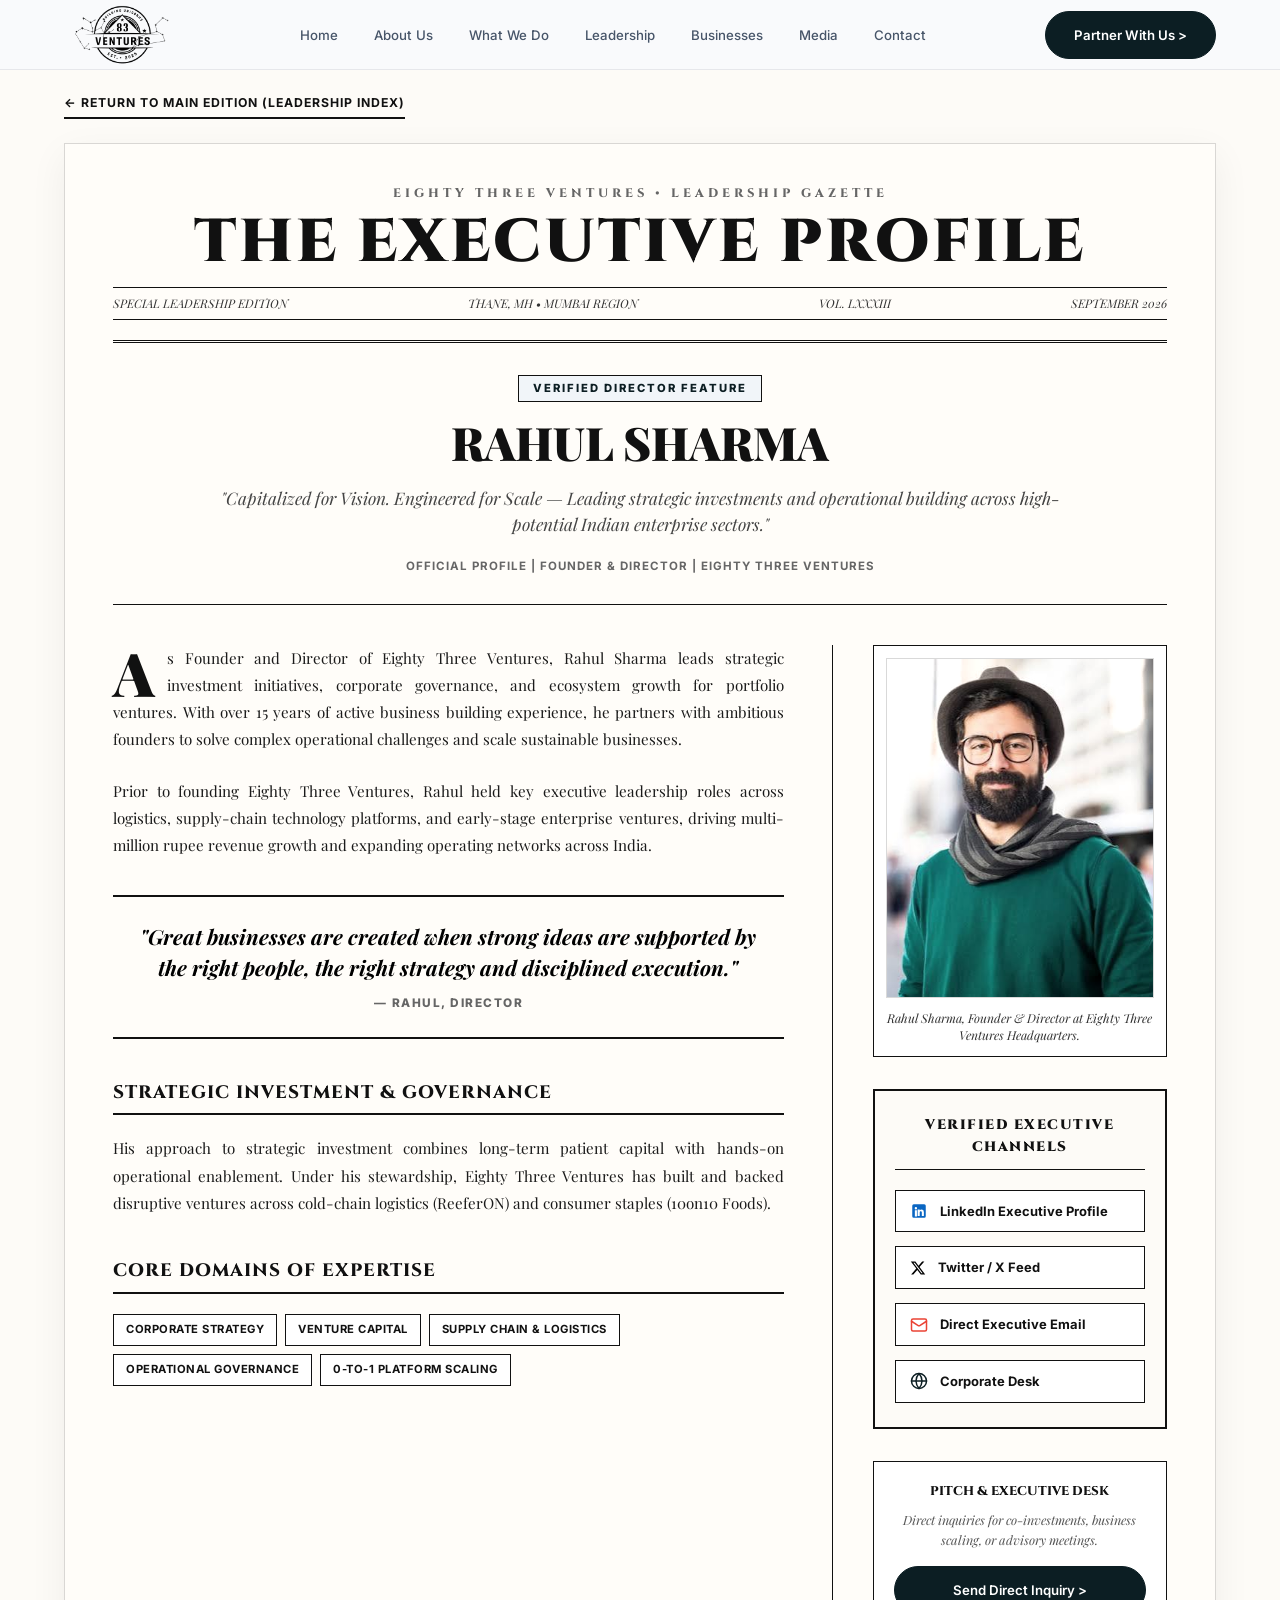
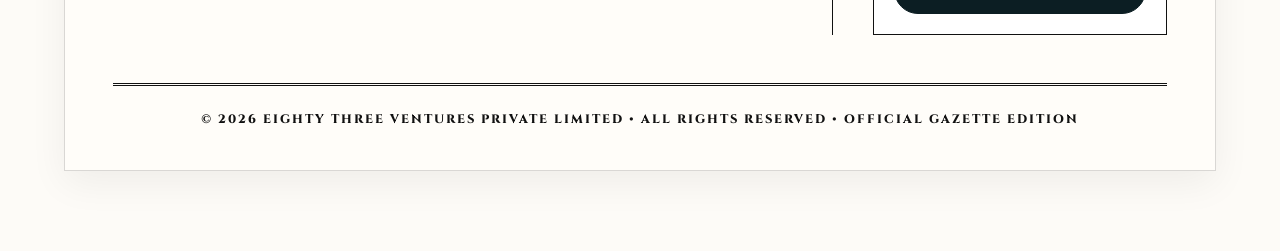
==== profile.html @ d30a1c24 "Redesign Director Profile UI into classic Executive Newspaper Gazette editorial layout" ====
<!DOCTYPE html>
<html lang="en">
<head>
  <meta charset="UTF-8">
  <meta name="viewport" content="width=device-width, initial-scale=1.0">
  <title>The Executive Gazette | Leadership Profile</title>
  <meta name="description" content="Official Executive Newspaper Profile for Eighty Three Ventures Leadership.">
  
  <!-- Favicon -->
  <link rel="icon" href="assets/83 logo (4).png">

  <!-- Google Fonts for Newspaper Print Aesthetic -->
  <link rel="preconnect" href="https://fonts.googleapis.com">
  <link rel="preconnect" href="https://fonts.gstatic.com" crossorigin>
  <link href="https://fonts.googleapis.com/css2?family=Playfair+Display:ital,wght@0,500;0,700;0,900;1,400;1,700&family=Cinzel:wght@600;800;900&family=Inter:wght@400;500;600;700&display=swap" rel="stylesheet">
  <link rel="stylesheet" href="css/styles.css">

  <style>
    :root {
      --news-bg: #FDFBF7;
      --news-ink: #111111;
      --news-muted: #333333;
      --news-subtle: #666666;
      --news-border: #111111;
      --news-accent: #0C1E23;
    }

    body {
      background-color: var(--news-bg);
      color: var(--news-ink);
    }

    .newspaper-page-wrapper {
      padding-top: calc(var(--nav-height) + 20px);
      padding-bottom: 80px;
    }

    .back-btn-newspaper {
      display: inline-flex;
      align-items: center;
      gap: 8px;
      font-family: var(--font-body);
      font-size: 0.85rem;
      font-weight: 700;
      letter-spacing: 1px;
      text-transform: uppercase;
      color: var(--news-ink);
      text-decoration: none;
      margin-bottom: 24px;
      border-bottom: 2px solid var(--news-ink);
      padding-bottom: 4px;
      transition: opacity 0.2s ease;
    }

    .back-btn-newspaper:hover {
      opacity: 0.7;
    }

    /* Newspaper Outer Paper Box */
    .newspaper-container {
      background: #FFFDF9;
      border: 1px solid rgba(0, 0, 0, 0.15);
      box-shadow: 0 12px 36px rgba(0, 0, 0, 0.06);
      padding: 40px 48px;
      position: relative;
    }

    /* Masthead Header */
    .newspaper-masthead {
      text-align: center;
      border-bottom: 3px double var(--news-border);
      padding-bottom: 20px;
      margin-bottom: 24px;
    }

    .masthead-subtag {
      font-family: 'Cinzel', serif;
      font-size: 0.85rem;
      font-weight: 800;
      letter-spacing: 4px;
      text-transform: uppercase;
      color: var(--news-subtle);
      margin-bottom: 8px;
    }

    .masthead-title {
      font-family: 'Cinzel', 'Playfair Display', serif;
      font-size: clamp(2.2rem, 5.5vw, 4.2rem);
      font-weight: 900;
      letter-spacing: 3px;
      text-transform: uppercase;
      color: var(--news-ink);
      line-height: 1.05;
      margin-bottom: 12px;
    }

    .masthead-meta-bar {
      border-top: 1px solid var(--news-border);
      border-bottom: 1px solid var(--news-border);
      padding: 6px 0;
      display: flex;
      align-items: center;
      justify-content: space-between;
      font-family: 'Playfair Display', serif;
      font-size: 0.82rem;
      font-style: italic;
      color: var(--news-muted);
    }

    /* Main Editorial Headline */
    .newspaper-headline-block {
      text-align: center;
      margin: 32px 0 40px;
      padding-bottom: 28px;
      border-bottom: 1px solid var(--news-border);
    }

    .editorial-kicker {
      font-family: var(--font-body);
      font-size: 0.78rem;
      font-weight: 800;
      letter-spacing: 2px;
      text-transform: uppercase;
      color: #0C1E23;
      background: #F1F5F9;
      display: inline-block;
      padding: 4px 14px;
      border: 1px solid #111111;
      margin-bottom: 14px;
    }

    .editorial-main-title {
      font-family: 'Playfair Display', serif;
      font-size: clamp(2rem, 4vw, 3.2rem);
      font-weight: 900;
      line-height: 1.15;
      color: var(--news-ink);
      margin-bottom: 16px;
    }

    .editorial-subhead {
      font-family: 'Playfair Display', serif;
      font-size: 1.2rem;
      font-style: italic;
      color: #444444;
      max-width: 860px;
      margin: 0 auto 20px;
      line-height: 1.5;
    }

    .byline-bar {
      font-family: var(--font-body);
      font-size: 0.8rem;
      font-weight: 700;
      letter-spacing: 1px;
      text-transform: uppercase;
      color: var(--news-subtle);
    }

    /* 2-Column Newspaper Article Grid */
    .newspaper-article-grid {
      display: grid;
      grid-template-columns: 2fr 1fr;
      gap: 48px;
    }

    /* Newspaper Drop Cap & Body Text */
    .drop-cap::first-letter {
      float: left;
      font-family: 'Playfair Display', serif;
      font-size: 4.2rem;
      line-height: 0.78;
      font-weight: 900;
      margin-right: 12px;
      margin-top: 4px;
      color: var(--news-ink);
    }

    .news-paragraph {
      font-family: 'Playfair Display', Georgia, serif;
      font-size: 1.05rem;
      line-height: 1.8;
      color: #1A1A1A;
      margin-bottom: 24px;
      text-align: justify;
    }

    /* Newspaper Pull Quote */
    .newspaper-pullquote {
      border-top: 2px solid var(--news-border);
      border-bottom: 2px solid var(--news-border);
      padding: 24px 16px;
      margin: 36px 0;
      text-align: center;
    }

    .pullquote-text {
      font-family: 'Playfair Display', serif;
      font-size: 1.45rem;
      font-style: italic;
      font-weight: 700;
      color: #000000;
      line-height: 1.45;
    }

    .pullquote-author {
      font-family: var(--font-body);
      font-size: 0.82rem;
      font-weight: 800;
      letter-spacing: 1.5px;
      text-transform: uppercase;
      color: var(--news-subtle);
      margin-top: 12px;
    }

    /* Section Subheadings in Article */
    .news-section-heading {
      font-family: 'Cinzel', serif;
      font-size: 1.25rem;
      font-weight: 800;
      text-transform: uppercase;
      letter-spacing: 1px;
      color: var(--news-ink);
      border-bottom: 2px solid var(--news-border);
      padding-bottom: 6px;
      margin: 40px 0 20px;
    }

    /* Right Sidebar Photo Box & Social Directory */
    .newspaper-sidebar {
      border-left: 1px solid var(--news-border);
      padding-left: 40px;
    }

    .press-photo-card {
      border: 1px solid var(--news-border);
      padding: 12px;
      background: #FFFFFF;
      margin-bottom: 32px;
    }

    .press-photo-img {
      width: 100%;
      height: 340px;
      object-fit: cover;
      filter: grayscale(20%) contrast(105%);
      border: 1px solid rgba(0, 0, 0, 0.15);
      margin-bottom: 12px;
    }

    .press-photo-caption {
      font-family: 'Playfair Display', serif;
      font-size: 0.85rem;
      font-style: italic;
      color: var(--news-muted);
      line-height: 1.4;
      text-align: center;
    }

    /* Executive Directory Box */
    .executive-directory-box {
      border: 2px solid var(--news-border);
      padding: 24px 20px;
      background: #FDFBF7;
      margin-bottom: 32px;
    }

    .directory-box-title {
      font-family: 'Cinzel', serif;
      font-size: 0.95rem;
      font-weight: 900;
      text-transform: uppercase;
      letter-spacing: 1.5px;
      text-align: center;
      border-bottom: 1px solid var(--news-border);
      padding-bottom: 10px;
      margin-bottom: 20px;
    }

    .social-press-list {
      list-style: none;
      display: flex;
      flex-direction: column;
      gap: 14px;
    }

    .social-press-item a {
      display: flex;
      align-items: center;
      gap: 12px;
      font-family: var(--font-body);
      font-size: 0.9rem;
      font-weight: 700;
      color: var(--news-ink);
      text-decoration: none;
      padding: 10px 14px;
      border: 1px solid var(--news-border);
      background: #FFFFFF;
      transition: all 0.2s ease;
    }

    .social-press-item a:hover {
      background: #0C1E23;
      color: #FFFFFF;
    }

    .social-press-item a:hover svg {
      stroke: #FFFFFF;
      fill: #FFFFFF;
    }

    .social-press-item.linkedin a:hover {
      background: #0A66C2;
      border-color: #0A66C2;
    }

    .social-press-item.twitter a:hover {
      background: #000000;
      border-color: #000000;
    }

    .social-press-item.email a:hover {
      background: #EA4335;
      border-color: #EA4335;
    }

    /* Key Expertise Tags Newspaper */
    .news-tags-list {
      display: flex;
      flex-wrap: wrap;
      gap: 8px;
      margin-top: 16px;
    }

    .news-tag {
      font-family: var(--font-body);
      font-size: 0.78rem;
      font-weight: 700;
      letter-spacing: 0.5px;
      text-transform: uppercase;
      padding: 6px 12px;
      border: 1px solid var(--news-border);
      background: #FFFFFF;
    }

    /* Editorial Footer Stamp */
    .editorial-stamp {
      text-align: center;
      padding-top: 24px;
      border-top: 3px double var(--news-border);
      margin-top: 48px;
      font-family: 'Cinzel', serif;
      font-size: 0.85rem;
      font-weight: 800;
      letter-spacing: 2px;
      text-transform: uppercase;
    }

    @media (max-width: 992px) {
      .newspaper-container {
        padding: 24px 20px;
      }
      .newspaper-article-grid {
        grid-template-columns: 1fr;
        gap: 36px;
      }
      .newspaper-sidebar {
        border-left: none;
        border-top: 1px solid var(--news-border);
        padding-left: 0;
        padding-top: 36px;
      }
    }
  </style>
</head>
<body>

  <!-- Navigation Bar -->
  <header class="header" id="mainHeader">
    <div class="container nav-container">
      <a href="index.html#home" class="brand-logo" id="brandLogo">
        <img src="assets/83 logo (4).png" alt="Eighty Three Ventures" class="brand-logo-img">
      </a>

      <nav>
        <ul class="nav-menu" id="navMenu">
          <li><a href="index.html#home" class="nav-link" data-text="Home"><span>Home</span></a></li>
          <li><a href="index.html#about" class="nav-link" data-text="About Us"><span>About Us</span></a></li>
          <li><a href="index.html#what-we-do" class="nav-link" data-text="What We Do"><span>What We Do</span></a></li>
          <li><a href="index.html#leadership" class="nav-link active" data-text="Leadership"><span>Leadership</span></a></li>
          <li><a href="index.html#portfolio" class="nav-link" data-text="Businesses"><span>Businesses</span></a></li>
          <li><a href="index.html#media" class="nav-link" data-text="Media"><span>Media</span></a></li>
          <li><a href="index.html#contact" class="nav-link" data-text="Contact"><span>Contact</span></a></li>
        </ul>
      </nav>

      <div style="display: flex; align-items: center; gap: 16px;">
        <a href="index.html#contact" class="btn btn-navy" id="headerPartnerBtn">
          <span class="btn-text" data-text="Partner With Us >"><span>Partner With Us &gt;</span></span>
        </a>
        <button class="mobile-toggle" id="mobileToggle" aria-label="Toggle Navigation">☰</button>
      </div>
    </div>
  </header>
  <div class="nav-overlay" id="navOverlay"></div>

  <!-- Newspaper Main Page Body -->
  <main class="newspaper-page-wrapper">
    <div class="container">

      <a href="index.html#leadership" class="back-btn-newspaper">
        ← Return to Main Edition (Leadership Index)
      </a>

      <div class="newspaper-container">

        <!-- Newspaper Masthead -->
        <header class="newspaper-masthead">
          <div class="masthead-subtag">Eighty Three Ventures • Leadership Gazette</div>
          <h1 class="masthead-title">The Executive Profile</h1>
          
          <div class="masthead-meta-bar">
            <span>SPECIAL LEADERSHIP EDITION</span>
            <span>THANE, MH • MUMBAI REGION</span>
            <span>VOL. LXXXIII</span>
            <span id="pubDate">SEPTEMBER 2026</span>
          </div>
        </header>

        <!-- Main Headline Banner -->
        <div class="newspaper-headline-block">
          <div class="editorial-kicker">VERIFIED DIRECTOR FEATURE</div>
          <h2 class="editorial-main-title" id="profileName">RAHUL SHARMA</h2>
          <p class="editorial-subhead" id="profileHeadline">
            "Capitalized for Vision. Engineered for Scale — Leading strategic investments and operational building across high-potential Indian enterprise sectors."
          </p>
          <div class="byline-bar" id="profileRole">
            OFFICIAL PROFILE | FOUNDER &amp; DIRECTOR | EIGHTY THREE VENTURES
          </div>
        </div>

        <!-- Article Content Grid -->
        <div class="newspaper-article-grid">
          
          <!-- Left Column: Main Press Article -->
          <div>
            <p class="news-paragraph drop-cap" id="profilePara1">
              As Founder and Director of Eighty Three Ventures, Rahul Sharma leads strategic investment initiatives, corporate governance, and ecosystem growth for portfolio ventures. With over 15 years of active business building experience, he partners with ambitious founders to solve complex operational challenges and scale sustainable businesses.
            </p>

            <p class="news-paragraph" id="profilePara2">
              Prior to founding Eighty Three Ventures, Rahul held key executive leadership roles across logistics, supply-chain technology platforms, and early-stage enterprise ventures, driving multi-million rupee revenue growth and expanding operating networks across India.
            </p>

            <!-- Pull Quote Box -->
            <div class="newspaper-pullquote">
              <div class="pullquote-text" id="profileQuote">
                "Great businesses are created when strong ideas are supported by the right people, the right strategy and disciplined execution."
              </div>
              <div class="pullquote-author" id="quoteAuthor">— Rahul Sharma, Director</div>
            </div>

            <h3 class="news-section-heading">Strategic Investment &amp; Governance</h3>
            <p class="news-paragraph" id="profilePara3">
              His approach to strategic investment combines long-term patient capital with hands-on operational enablement. Under his stewardship, Eighty Three Ventures has built and backed disruptive ventures across cold-chain logistics (ReeferON) and consumer staples (10on10 Foods).
            </p>

            <h3 class="news-section-heading">Core Domains of Expertise</h3>
            <div class="news-tags-list" id="profileTags">
              <span class="news-tag">Corporate Strategy</span>
              <span class="news-tag">Venture Capital</span>
              <span class="news-tag">Supply Chain &amp; Logistics</span>
              <span class="news-tag">Operational Governance</span>
              <span class="news-tag">0-to-1 Platform Scaling</span>
            </div>
          </div>

          <!-- Right Column: Press Photo & Verified Social Directory -->
          <aside class="newspaper-sidebar">

            <!-- Press Photo Box -->
            <div class="press-photo-card">
              <img id="profileImage" src="assets/person1.jpg" alt="Director Press Portrait" class="press-photo-img">
              <div class="press-photo-caption" id="photoCaption">
                Rahul Sharma, Founder &amp; Director at Eighty Three Ventures Headquarters.
              </div>
            </div>

            <!-- Verified Social Directory Box -->
            <div class="executive-directory-box">
              <div class="directory-box-title">VERIFIED EXECUTIVE CHANNELS</div>
              <ul class="social-press-list">
                
                <li class="social-press-item linkedin">
                  <a href="https://linkedin.com" target="_blank" rel="noopener noreferrer" id="linkLinkedin">
                    <svg width="18" height="18" viewBox="0 0 24 24" fill="#0A66C2"><path d="M19 3a2 2 0 0 1 2 2v14a2 2 0 0 1-2 2H5a2 2 0 0 1-2-2V5a2 2 0 0 1 2-2h14m-.5 15.5v-5.3a3.26 3.26 0 0 0-3.26-3.26c-.85 0-1.84.52-2.28 1.3v-1.11h-2.79v8.37h2.79v-4.93c0-.77.62-1.4 1.39-1.4a1.4 1.4 0 0 1 1.4 1.4v4.93h2.75M6.46 10.9v8.37H9.25V10.9H6.46M7.86 6.78a1.6 1.6 0 1 0 1.6 1.6 1.6 1.6 0 0 0-1.6-1.6Z"/></svg>
                    <span>LinkedIn Executive Profile</span>
                  </a>
                </li>

                <li class="social-press-item twitter">
                  <a href="https://twitter.com" target="_blank" rel="noopener noreferrer" id="linkTwitter">
                    <svg width="16" height="16" viewBox="0 0 24 24" fill="#000000"><path d="M18.244 2.25h3.308l-7.227 8.26 8.502 11.24H16.17l-5.214-6.817L4.99 21.75H1.68l7.73-8.835L1.254 2.25H8.08l4.713 6.231zm-1.161 17.52h1.833L7.084 4.126H5.117z"/></svg>
                    <span>Twitter / X Feed</span>
                  </a>
                </li>

                <li class="social-press-item email">
                  <a href="mailto:info@83ventures.in" id="linkEmail">
                    <svg width="18" height="18" viewBox="0 0 24 24" fill="none" stroke="#EA4335" stroke-width="2" stroke-linecap="round" stroke-linejoin="round"><rect width="20" height="16" x="2" y="4" rx="2"/><path d="m22 7-8.97 5.7a1.94 1.94 0 0 1-2.06 0L2 7"/></svg>
                    <span>Direct Executive Email</span>
                  </a>
                </li>

                <li class="social-press-item">
                  <a href="index.html#contact" id="linkWebsite">
                    <svg width="18" height="18" viewBox="0 0 24 24" fill="none" stroke="#0C1E23" stroke-width="2" stroke-linecap="round" stroke-linejoin="round"><circle cx="12" cy="12" r="10"/><line x1="2" y1="12" x2="22" y2="12"/><path d="M12 2a15.3 15.3 0 0 1 4 10 15.3 15.3 0 0 1-4 10 15.3 15.3 0 0 1-4-10 15.3 15.3 0 0 1 4-10z"/></svg>
                    <span>Corporate Desk</span>
                  </a>
                </li>

              </ul>
            </div>

            <!-- Direct Contact Box -->
            <div style="border: 1px solid var(--news-border); padding: 20px; text-align: center; background: #FFFFFF;">
              <div style="font-family: 'Cinzel', serif; font-size: 0.88rem; font-weight: 800; text-transform: uppercase; margin-bottom: 8px;">Pitch &amp; Executive Desk</div>
              <p style="font-family: 'Playfair Display', serif; font-size: 0.88rem; font-style: italic; color: #555555; margin-bottom: 16px;">
                Direct inquiries for co-investments, business scaling, or advisory meetings.
              </p>
              <a href="mailto:info@83ventures.in" class="btn btn-navy" style="width: 100%;">
                <span class="btn-text" data-text="Send Direct Inquiry >"><span>Send Direct Inquiry &gt;</span></span>
              </a>
            </div>

          </aside>

        </div>

        <!-- Editorial Footer Stamp -->
        <footer class="editorial-stamp">
          © 2026 EIGHTY THREE VENTURES PRIVATE LIMITED • ALL RIGHTS RESERVED • OFFICIAL GAZETTE EDITION
        </footer>

      </div>

    </div>
  </main>

  <script src="js/main.js"></script>
  <script>
    // Newspaper Profile Data Hydration Script
    const profiles = {
      'rahul-sharma': {
        name: 'RAHUL SHARMA',
        role: 'OFFICIAL PROFILE | FOUNDER & DIRECTOR | EIGHTY THREE VENTURES',
        image: 'assets/person1.jpg',
        headline: '"Capitalized for Vision. Engineered for Scale — Leading strategic investments and operational building across high-potential Indian enterprise sectors."',
        para1: 'As Founder and Director of Eighty Three Ventures, Rahul Sharma leads strategic investment initiatives, corporate governance, and ecosystem growth for portfolio ventures. With over 15 years of active business building experience, he partners with ambitious founders to solve complex operational challenges and scale sustainable businesses.',
        para2: 'Prior to founding Eighty Three Ventures, Rahul held key executive leadership roles across logistics, supply-chain technology platforms, and early-stage enterprise ventures, driving multi-million rupee revenue growth and expanding operating networks across India.',
        para3: 'His approach to strategic investment combines long-term patient capital with hands-on operational enablement. Under his stewardship, Eighty Three Ventures has built and backed disruptive ventures across cold-chain logistics (ReeferON) and consumer staples (10on10 Foods).',
        quote: '"Great businesses are created when strong ideas are supported by the right people, the right strategy and disciplined execution."',
        caption: 'Rahul Sharma, Founder & Director at Eighty Three Ventures Headquarters.',
        tags: ['Corporate Strategy', 'Venture Capital', 'Supply Chain & Logistics', 'Operational Governance', '0-to-1 Platform Scaling'],
        linkedin: 'https://linkedin.com/in/rahulsharma',
        twitter: 'https://twitter.com/rahulsharma',
        email: 'mailto:rahul@83ventures.in'
      },
      'neha-kapoor': {
        name: 'NEHA KAPOOR',
        role: 'OFFICIAL PROFILE | CO-FOUNDER & PARTNER | EIGHTY THREE VENTURES',
        image: 'assets/person2.jpg',
        headline: '"Driving Market Expansion, Brand Strategy & Strategic Enterprise Alliances Across Portfolio Companies."',
        para1: 'Neha Kapoor serves as Co-Founder and Partner at Eighty Three Ventures, bringing deep expertise in corporate strategy, brand scaling, and international market development. She leads strategic alliances and market expansion initiatives across portfolio investments.',
        para2: 'Her background spans over a decade of strategic consulting and venture execution, working closely with high-growth startups and established brands to build market leadership and scale distribution channels.',
        para3: 'She works closely with founders to unlock new retail networks, build corporate partnerships, and establish long-term brand equity across consumer staples and tech-enabled ecosystems.',
        quote: '"Building market leaders requires a clear vision, relentless execution, and strategic alignment with key industry partners."',
        caption: 'Neha Kapoor, Co-Founder & Partner overseeing enterprise alliances.',
        tags: ['Business Development', 'Brand Strategy', 'Strategic Alliances', 'Go-To-Market Execution', 'Growth Operations'],
        linkedin: 'https://linkedin.com/in/nehakapoor',
        twitter: 'https://twitter.com/nehakapoor',
        email: 'mailto:neha@83ventures.in'
      },
      'rohan-mehta': {
        name: 'ROHAN MEHTA',
        role: 'OFFICIAL PROFILE | DIRECTOR | EIGHTY THREE VENTURES',
        image: 'assets/person3.jpg',
        headline: '"Institutional Financial Governance, M&A Advisory & Long-Term Enterprise Value Creation."',
        para1: 'Rohan Mehta is a Director at Eighty Three Ventures, specializing in corporate finance, financial structuring, risk governance, and portfolio company scaling. He works directly with portfolio finance teams to establish robust financial controls and unit economics.',
        para2: 'With a background in corporate finance and M&A advisory, Rohan has evaluated and structured numerous growth transactions, equity investments, and strategic joint ventures across India\'s emerging sectors.',
        para3: 'He oversees financial discipline, equity structuring, and investor relations, ensuring all platform ventures maintain sustainable growth trajectories and strong governance standards.',
        quote: '"Financial discipline and clear capital structuring are the bedrock of long-term corporate value creation."',
        caption: 'Rohan Mehta, Director leading financial strategy & corporate governance.',
        tags: ['Corporate Finance', 'Investment Governance', 'Financial Structuring', 'Unit Economics', 'M&A Advisory'],
        linkedin: 'https://linkedin.com/in/rohanmehta',
        twitter: 'https://twitter.com/rohanmehta',
        email: 'mailto:rohan@83ventures.in'
      }
    };

    document.addEventListener('DOMContentLoaded', () => {
      const params = new URLSearchParams(window.location.search);
      const profileId = params.get('id') || 'rahul-sharma';
      const data = profiles[profileId] || profiles['rahul-sharma'];

      document.getElementById('profileName').innerText = data.name;
      document.getElementById('profileRole').innerText = data.role;
      document.getElementById('profileHeadline').innerText = data.headline;
      document.getElementById('profileImage').src = data.image;
      document.getElementById('profilePara1').innerText = data.para1;
      document.getElementById('profilePara2').innerText = data.para2;
      document.getElementById('profilePara3').innerText = data.para3;
      document.getElementById('profileQuote').innerText = data.quote;
      document.getElementById('quoteAuthor').innerText = `— ${data.name.split(' ')[0]}, Director`;
      document.getElementById('photoCaption').innerText = data.caption;
      document.title = `${data.name} | The Executive Gazette`;

      // Update social links
      if (data.linkedin) document.getElementById('linkLinkedin').href = data.linkedin;
      if (data.twitter) document.getElementById('linkTwitter').href = data.twitter;
      if (data.email) document.getElementById('linkEmail').href = data.email;

      // Update tags
      const tagsContainer = document.getElementById('profileTags');
      tagsContainer.innerHTML = data.tags.map(t => `<span class="news-tag">${t}</span>`).join('');
    });
  </script>
</body>
</html>
---- css/styles.css ----
/* ==========================================================================
   Eighty Three Ventures - Pixel-Perfect design2.png Theme & hero_img.png
   ========================================================================== */

@import url('https://fonts.googleapis.com/css2?family=Inter:wght@300;400;500;600;700&family=Plus+Jakarta+Sans:wght@500;600;700;800&display=swap');

:root {
  /* Color Tokens matching design2.png */
  --bg-light-main: #F9FAFC;
  --bg-slate-section: #F3F5F9;
  --bg-card-white: #FFFFFF;
  --bg-navy-dark: #0C1E23;
  --bg-navy-card: #0A171B;

  --border-light: rgba(15, 23, 42, 0.08);
  --border-dark: rgba(255, 255, 255, 0.12);
  --border-gold: rgba(197, 155, 39, 0.35);

  /* Accents */
  --gold-primary: #C59B27;
  --gold-light: #D4AF37;
  --gold-hover: #AA7C11;

  --navy-btn: #0C1E23;
  --navy-btn-hover: #162C33;

  --text-dark: #0F172A;
  --text-muted: #475569;
  --text-subtle: #64748B;
  --text-light: #F8FAFC;

  /* Typography */
  --font-heading: 'Plus Jakarta Sans', -apple-system, sans-serif;
  --font-body: 'Inter', -apple-system, sans-serif;

  /* Spacing */
  --container-max: 1200px;
  --nav-height: 70px;
  --radius-sm: 8px;
  --radius-md: 14px;
  --radius-lg: 20px;

  /* Shadows */
  --shadow-sm: 0 4px 12px rgba(15, 23, 42, 0.04);
  --shadow-md: 0 12px 32px rgba(15, 23, 42, 0.06);
  --shadow-lg: 0 24px 48px rgba(15, 23, 42, 0.1);
}

/* Reset & Base */
*, *::before, *::after {
  box-sizing: border-box;
  margin: 0;
  padding: 0;
}

html {
  scroll-behavior: smooth;
  font-size: 90%;
}

body {
  background-color: var(--bg-light-main);
  color: var(--text-dark);
  font-family: var(--font-body);
  line-height: 1.6;
  overflow-x: hidden;
  -webkit-font-smoothing: antialiased;
}

a {
  color: inherit;
  text-decoration: none;
}

img {
  max-width: 100%;
  height: auto;
  display: block;
}

.container {
  width: 100%;
  max-width: var(--container-max);
  margin: 0 auto;
  padding: 0 24px;
}

/* Buttons & 3D Text Roll Animation */
.btn {
  position: relative;
  display: inline-flex;
  align-items: center;
  justify-content: center;
  gap: 10px;
  padding: 12px 28px;
  border-radius: 100px;
  font-weight: 600;
  font-size: 0.92rem;
  cursor: pointer;
  transition: all 0.35s cubic-bezier(0.76, 0, 0.24, 1);
  border: 1px solid transparent;
  overflow: hidden;
}

.btn-text {
  position: relative;
  display: inline-block;
  overflow: hidden;
  height: 22px;
  line-height: 22px;
  perspective: 600px;
  vertical-align: middle;
}

.btn-text span {
  display: block;
  position: relative;
  transition: transform 0.4s cubic-bezier(0.76, 0, 0.24, 1), opacity 0.3s ease;
  transform-origin: 50% 0%;
  transform-style: preserve-3d;
}

.btn-text::after {
  content: attr(data-text);
  position: absolute;
  top: 100%;
  left: 0;
  width: 100%;
  height: 100%;
  color: inherit;
  font-weight: 600;
  white-space: nowrap;
  transition: transform 0.4s cubic-bezier(0.76, 0, 0.24, 1), opacity 0.3s ease;
  transform: translateY(0%) rotateX(-90deg);
  transform-origin: 50% 0%;
  transform-style: preserve-3d;
  opacity: 0;
}

.btn:hover .btn-text span {
  transform: translateY(-100%) rotateX(90deg);
  opacity: 0;
}

.btn:hover .btn-text::after {
  transform: translateY(-100%) rotateX(0deg);
  opacity: 1;
}

.btn svg {
  flex-shrink: 0;
  vertical-align: middle;
}

.btn-navy {
  background: var(--navy-btn);
  color: #FFFFFF;
  border-color: var(--navy-btn);
}

.btn-navy:hover {
  background: var(--navy-btn-hover);
  border-color: var(--navy-btn-hover);
  transform: translateY(-2px);
  box-shadow: 0 6px 20px rgba(12, 30, 35, 0.3);
}

.btn-outline-dark {
  background: transparent;
  color: var(--text-dark);
  border-color: rgba(15, 23, 42, 0.25);
}

.btn-outline-dark:hover {
  border-color: var(--text-dark);
  background: rgba(15, 23, 42, 0.05);
  transform: translateY(-2px);
}

.btn-outline-white {
  background: transparent;
  color: #FFFFFF;
  border-color: rgba(255, 255, 255, 0.3);
}

.btn-outline-white:hover {
  border-color: #FFFFFF;
  background: rgba(255, 255, 255, 0.1);
}

.btn-gold {
  background: var(--gold-primary);
  color: #FFFFFF;
  border-color: var(--gold-primary);
}

.btn-gold:hover {
  background: var(--gold-hover);
  border-color: var(--gold-hover);
  transform: translateY(-2px);
}

/* Header Navigation (Light Theme in design2.png) */
.header {
  position: fixed;
  top: 0;
  left: 0;
  width: 100%;
  height: var(--nav-height);
  z-index: 1000;
  background: rgba(249, 250, 252, 0.92);
  backdrop-filter: blur(16px);
  border-bottom: 1px solid var(--border-light);
  transition: all 0.3s ease;
}

.header.scrolled {
  background: rgba(255, 255, 255, 0.98);
  box-shadow: var(--shadow-sm);
}

.nav-container {
  display: flex;
  align-items: center;
  justify-content: space-between;
  height: 100%;
}

.brand-logo-img {
  height: 78px;
  max-height: 78px;
  width: auto;
  object-fit: contain;
  filter: none;
  margin-top: -4px;
  margin-bottom: -4px;
  transition: all 0.3s ease;
}

.nav-menu {
  display: flex;
  align-items: center;
  gap: 32px;
  list-style: none;
}

/* 3D Rotating Text Roll Hover Animation for Navbar Links */
.nav-link {
  position: relative;
  display: inline-block;
  overflow: hidden;
  height: 26px;
  line-height: 26px;
  font-size: 0.92rem;
  font-weight: 500;
  color: var(--text-muted);
  vertical-align: middle;
  perspective: 600px;
  padding: 0 2px;
}

.nav-link span {
  display: block;
  position: relative;
  transition: transform 0.4s cubic-bezier(0.76, 0, 0.24, 1), opacity 0.3s ease;
  transform-origin: 50% 0%;
  transform-style: preserve-3d;
  pointer-events: none;
}

.nav-link::after {
  content: attr(data-text);
  position: absolute;
  top: 100%;
  left: 0;
  width: 100%;
  height: 100%;
  color: var(--text-dark);
  font-weight: 700;
  transition: transform 0.4s cubic-bezier(0.76, 0, 0.24, 1), opacity 0.3s ease;
  transform: translateY(0%) rotateX(-90deg);
  transform-origin: 50% 0%;
  transform-style: preserve-3d;
  opacity: 0;
  pointer-events: none;
}

.nav-link:hover span {
  transform: translateY(-100%) rotateX(90deg);
  opacity: 0;
}

.nav-link:hover::after {
  transform: translateY(-100%) rotateX(0deg);
  opacity: 1;
}

.nav-link.active span {
  color: var(--text-dark);
  font-weight: 600;
}

.nav-link.active::before {
  content: '';
  position: absolute;
  bottom: 0;
  left: 0;
  width: 100%;
  height: 2px;
  background: var(--gold-primary);
  border-radius: 2px;
}

.mobile-toggle {
  display: none;
  background: none;
  border: none;
  color: var(--text-dark);
  font-size: 1.5rem;
  cursor: pointer;
}

/* Hero Section (Using hero img2.png) */
.hero {
  position: relative;
  min-height: 88vh;
  padding-top: calc(var(--nav-height) + 40px);
  padding-bottom: 70px;
  display: flex;
  align-items: center;
  background: var(--bg-light-main) url('../assets/hero img2.png') right center / cover no-repeat;
  color: var(--text-dark);
}

.hero-content-wrapper {
  position: relative;
  z-index: 2;
  max-width: 780px;
}

.hero-top-tag {
  font-family: var(--font-body);
  font-size: 0.78rem;
  font-weight: 700;
  letter-spacing: 2.2px;
  text-transform: uppercase;
  color: #475569;
  margin-bottom: 16px;
}

.hero-headline {
  font-family: var(--font-heading);
  font-size: clamp(2.5rem, 4.8vw, 3.8rem);
  font-weight: 500;
  line-height: 1.14;
  letter-spacing: -0.01em;
  color: #19342E;
  margin-bottom: 22px;
}

.hero-headline .accent-gold {
  color: #B58A2B;
  font-weight: 500;
}

.hero-subheadline {
  font-family: var(--font-body);
  font-size: clamp(1rem, 1.35vw, 1.12rem);
  font-weight: 400;
  color: #475569;
  line-height: 1.55;
  margin-bottom: 36px;
  max-width: 680px;
}

.hero-cta-group {
  display: flex;
  align-items: center;
  gap: 16px;
}

.hero-top-right-note {
  position: absolute;
  top: calc(var(--nav-height) + 30px);
  right: 40px;
  font-size: 0.85rem;
  font-style: italic;
  color: rgba(15, 23, 42, 0.7);
  z-index: 2;
  display: flex;
  align-items: center;
  gap: 8px;
}

.hero-top-right-note::before {
  content: '';
  width: 24px;
  height: 1px;
  background: rgba(15, 23, 42, 0.4);
}

/* 4 Strategic Pillars Bar (Serious Corporate & Static) */
.pillars-bar-section {
  background: #FFFFFF;
  border-top: 1px solid var(--border-light);
  border-bottom: 1px solid var(--border-light);
  position: relative;
  z-index: 10;
  padding: 4px 0;
}

.pillars-bar-grid {
  display: grid;
  grid-template-columns: repeat(4, 1fr);
}

.pillar-item {
  display: flex;
  align-items: center;
  gap: 16px;
  padding: 22px 20px;
  background: #FFFFFF;
  border-right: 1px solid var(--border-light);
}

.pillar-item:last-child {
  border-right: none;
}

.pillar-icon {
  width: 44px;
  height: 44px;
  min-width: 44px;
  border-radius: 10px;
  background: #F1F5F9;
  border: 1px solid rgba(15, 23, 42, 0.1);
  display: flex;
  align-items: center;
  justify-content: center;
  color: #0F172A;
}

.pillar-content {
  display: flex;
  flex-direction: column;
}

.pillar-title {
  font-family: var(--font-heading);
  font-size: 0.95rem;
  font-weight: 700;
  color: #0F172A;
  line-height: 1.3;
}

.pillar-subtitle {
  font-size: 0.78rem;
  color: #64748B;
  font-weight: 500;
  margin-top: 2px;
}

/* Portfolio Section (design2.png Split Layout) */
.portfolio-section {
  padding: 100px 0;
  background: var(--bg-light-main);
}

.portfolio-split-grid {
  display: grid;
  grid-template-columns: 340px 1fr;
  gap: 50px;
  align-items: flex-start;
}

.section-tag-sm {
  font-family: var(--font-body);
  font-size: 0.78rem;
  font-weight: 700;
  letter-spacing: 1.5px;
  text-transform: uppercase;
  color: var(--text-subtle);
  margin-bottom: 10px;
  display: block;
}

.section-title {
  font-family: var(--font-heading);
  font-size: clamp(2.1rem, 3.2vw, 2.75rem);
  font-weight: 800;
  line-height: 1.18;
  letter-spacing: -0.02em;
  color: var(--text-dark);
  margin-bottom: 16px;
}

.section-subtitle {
  font-family: var(--font-body);
  font-size: 0.95rem;
  font-weight: 400;
  color: var(--text-muted);
  line-height: 1.55;
  margin-bottom: 32px;
  max-width: 580px;
}

.portfolio-cards-grid {
  display: grid;
  grid-template-columns: repeat(2, 1fr);
  gap: 30px;
}

.portfolio-card-design2 {
  background: #FFFFFF;
  border: 1px solid var(--border-light);
  border-radius: var(--radius-md);
  overflow: hidden;
  box-shadow: var(--shadow-sm);
  transition: all 0.3s ease;
  display: flex;
  flex-direction: column;
}

.portfolio-card-design2:hover {
  transform: translateY(-6px);
  box-shadow: var(--shadow-md);
  border-color: rgba(197, 155, 39, 0.4);
}

.portfolio-card-media {
  height: 200px;
  overflow: hidden;
}

.portfolio-card-media img {
  width: 100%;
  height: 100%;
  object-fit: cover;
  transition: transform 0.5s ease;
}

.portfolio-card-design2:hover .portfolio-card-media img {
  transform: scale(1.05);
}

.portfolio-card-body {
  padding: 28px 24px;
  display: flex;
  flex-direction: column;
  flex-grow: 1;
  justify-content: space-between;
}

.portfolio-card-title {
  font-family: var(--font-heading);
  font-size: 1.5rem;
  font-weight: 800;
  margin-bottom: 4px;
}

.portfolio-card-subtitle {
  font-size: 0.82rem;
  font-weight: 600;
  color: var(--text-subtle);
  margin-bottom: 16px;
}

.portfolio-card-text {
  font-size: 0.92rem;
  color: var(--text-muted);
  line-height: 1.6;
  margin-bottom: 24px;
}

.portfolio-pills-row {
  display: flex;
  flex-wrap: wrap;
  gap: 8px;
  margin-top: 16px;
  padding-top: 16px;
  border-top: 1px solid var(--border-light);
}

.pill-badge {
  padding: 4px 12px;
  background: #F1F5F9;
  border-radius: 100px;
  font-size: 0.78rem;
  font-weight: 600;
  color: var(--text-muted);
}

.portfolio-card-link {
  display: inline-flex;
  align-items: center;
  gap: 6px;
  font-weight: 700;
  font-size: 0.9rem;
  color: var(--text-dark);
}

.portfolio-card-link:hover {
  color: var(--gold-hover);
}

/* Our Impact Counter Bar (Dark Navy Banner in design2.png) */
/* Our Impact Counter Bar (#19342E Dark Green Banner) */
.impact-banner-section {
  background-color: #19342E;
  background-image: 
    radial-gradient(ellipse at 95% 50%, rgba(255, 255, 255, 0.05) 0%, transparent 60%),
    repeating-linear-gradient(35deg, rgba(255, 255, 255, 0.012) 0px, rgba(255, 255, 255, 0.012) 1px, transparent 1px, transparent 16px);
  color: #FFFFFF;
  padding: 56px 0;
  position: relative;
  overflow: hidden;
}

.impact-grid {
  display: grid;
  grid-template-columns: 320px 1fr;
  gap: 40px;
  align-items: center;
}

@media (max-width: 992px) {
  .impact-grid {
    grid-template-columns: 1fr;
    gap: 32px;
  }
}

.impact-title-col {
  border-right: 1px solid rgba(255, 255, 255, 0.2);
  padding-right: 40px;
}

@media (max-width: 992px) {
  .impact-title-col {
    border-right: none;
    border-bottom: 1px solid rgba(255, 255, 255, 0.2);
    padding-right: 0;
    padding-bottom: 24px;
  }
}

.impact-title {
  font-family: var(--font-heading);
  font-size: 2.1rem;
  font-weight: 800;
  line-height: 1.25;
  color: #FFFFFF;
  margin-top: 6px;
}

.impact-stats-grid {
  display: grid;
  grid-template-columns: repeat(4, 1fr);
}

@media (max-width: 768px) {
  .impact-stats-grid {
    grid-template-columns: repeat(2, 1fr);
    gap: 24px 0;
  }
}

.impact-stat-item {
  display: flex;
  flex-direction: column;
  align-items: center;
  text-align: center;
  padding: 0 16px;
  border-right: 1px solid rgba(255, 255, 255, 0.18);
}

.impact-stat-item:last-child {
  border-right: none;
}

@media (max-width: 768px) {
  .impact-stat-item:nth-child(2n) {
    border-right: none;
  }
}

.impact-stat-icon {
  margin-bottom: 14px;
  display: flex;
  align-items: center;
  justify-content: center;
  height: 40px;
}

.impact-stat-num {
  font-family: var(--font-heading);
  font-size: 2.5rem;
  font-weight: 800;
  color: #D4AF37;
  line-height: 1;
  margin-bottom: 8px;
}

.impact-stat-lbl {
  font-size: 0.88rem;
  color: rgba(255, 255, 255, 0.88);
  font-weight: 500;
  white-space: nowrap;
}

/* Leadership Section */
.leadership-section {
  padding: 100px 0;
  background: var(--bg-slate-section);
}

.header-flex-row {
  display: flex;
  align-items: flex-end;
  justify-content: space-between;
  margin-bottom: 40px;
}

.leadership-grid {
  display: grid;
  grid-template-columns: repeat(3, 1fr);
  gap: 24px;
}

@media (max-width: 1024px) {
  .leadership-grid {
    grid-template-columns: 1fr;
  }
}

.leadership-card {
  background: #FFFFFF;
  border-radius: 16px;
  padding: 24px;
  border: 1px solid var(--border-light);
  box-shadow: 0 4px 20px rgba(15, 23, 42, 0.04);
  transition: all 0.3s ease;
  display: flex;
  flex-direction: column;
  justify-content: space-between;
}

.leadership-card:hover {
  transform: translateY(-4px);
  box-shadow: 0 12px 32px rgba(15, 23, 42, 0.08);
  border-color: rgba(197, 155, 39, 0.3);
}

.leadership-card-top {
  display: grid;
  grid-template-columns: 130px 1fr;
  gap: 20px;
  align-items: start;
}

@media (max-width: 480px) {
  .leadership-card-top {
    grid-template-columns: 1fr;
  }
}

.leadership-photo-wrap {
  width: 130px;
  height: 145px;
  border-radius: 10px;
  overflow: hidden;
  flex-shrink: 0;
  background-color: var(--bg-slate-section);
}

.leadership-card-img {
  width: 100%;
  height: 100%;
  object-fit: cover;
  object-position: center top;
  display: block;
}

.leadership-info {
  display: flex;
  flex-direction: column;
  height: 100%;
}

.leadership-info-header {
  display: flex;
  align-items: center;
  justify-content: space-between;
  gap: 8px;
  margin-bottom: 2px;
}

.leadership-name {
  font-family: var(--font-heading);
  font-size: 1.15rem;
  font-weight: 800;
  color: var(--text-dark);
  margin-bottom: 0;
}

.leadership-linkedin {
  display: inline-flex;
  align-items: center;
  justify-content: center;
  color: #0A66C2;
  transition: transform 0.2s ease, opacity 0.2s ease;
}

.leadership-linkedin:hover {
  transform: scale(1.1);
  opacity: 0.88;
}

.leadership-role {
  font-size: 0.82rem;
  font-weight: 700;
  color: var(--text-subtle);
  margin-bottom: 12px;
}

.leadership-bio {
  font-size: 0.84rem;
  color: var(--text-muted);
  line-height: 1.45;
  margin-bottom: 14px;
}

.leadership-focus-area {
  margin-top: 18px;
  padding-top: 16px;
  border-top: 1px solid var(--border-light);
}

.focus-area-label {
  font-size: 0.78rem;
  font-weight: 700;
  color: var(--text-subtle);
  margin-bottom: 10px;
}

/* Ecosystem Grid (design2.png Layout) */
.ecosystem-section {
  padding: 100px 0;
  background: var(--bg-light-main);
}

.ecosystem-grid-design2 {
  display: grid;
  grid-template-columns: 1.1fr 1.1fr 0.8fr;
  gap: 30px;
}

.eco-card-white {
  background: #FFFFFF;
  border: 1px solid var(--border-light);
  border-radius: var(--radius-md);
  padding: 32px 28px;
  box-shadow: var(--shadow-sm);
  display: flex;
  flex-direction: column;
  justify-content: space-between;
}

.eco-img-header {
  height: 160px;
  border-radius: var(--radius-sm);
  overflow: hidden;
  margin-bottom: 20px;
}

.eco-img-header img {
  width: 100%;
  height: 100%;
  object-fit: cover;
}

.network-logos-grid {
  display: grid;
  grid-template-columns: repeat(4, 1fr);
  gap: 12px;
  margin: 20px 0;
}

.network-logo-box {
  padding: 10px 4px;
  background: #F8FAFC;
  border: 1px solid var(--border-light);
  border-radius: var(--radius-sm);
  text-align: center;
  font-size: 0.78rem;
  font-weight: 700;
  color: var(--text-dark);
}

.eco-card-skyscraper {
  background: var(--bg-navy-dark) url('../assets/skyscraper.jpg') center/cover no-repeat;
  color: #FFFFFF;
  border-radius: var(--radius-md);
  padding: 40px 32px;
  position: relative;
  display: flex;
  flex-direction: column;
  justify-content: flex-end;
  min-height: 380px;
  overflow: hidden;
}

.eco-card-skyscraper::before {
  content: '';
  position: absolute;
  top: 0;
  left: 0;
  width: 100%;
  height: 100%;
  background: linear-gradient(180deg, rgba(12, 30, 35, 0.4) 0%, rgba(12, 30, 35, 0.92) 100%);
}

.skyscraper-content {
  position: relative;
  z-index: 2;
}

.skyscraper-title {
  font-family: var(--font-heading);
  font-size: 1.6rem;
  font-weight: 800;
  line-height: 1.2;
  margin-bottom: 24px;
}

/* Media Press Section */
.media-section {
  padding: 100px 0;
  background: var(--bg-slate-section);
}

.media-cards-grid {
  display: grid;
  grid-template-columns: repeat(3, 1fr);
  gap: 30px;
}

.media-card {
  background: #FFFFFF;
  border: 1px solid var(--border-light);
  border-radius: var(--radius-md);
  padding: 24px;
  box-shadow: var(--shadow-sm);
  display: flex;
  flex-direction: column;
  justify-content: space-between;
  transition: transform 0.3s ease;
}

.media-card:hover {
  transform: translateY(-4px);
  box-shadow: var(--shadow-md);
}

.media-outlet-name {
  font-weight: 800;
  color: #DC2626;
  font-size: 0.9rem;
  margin-bottom: 4px;
}

.media-date {
  font-size: 0.78rem;
  color: var(--text-subtle);
  margin-bottom: 10px;
}

.media-headline {
  font-family: var(--font-heading);
  font-size: 1rem;
  font-weight: 700;
  color: var(--text-dark);
  line-height: 1.4;
  margin-bottom: 16px;
}

.media-thumb {
  height: 120px;
  border-radius: var(--radius-sm);
  overflow: hidden;
  margin-bottom: 16px;
}

.media-thumb img {
  width: 100%;
  height: 100%;
  object-fit: cover;
}

/* Bottom CTA Banner (3 Mountain Cards in design2.png) */
.cta-banner-section {
  background: #050B15 url('../assets/hero_mountain.jpg') center/cover no-repeat;
  color: #FFFFFF;
  padding: 90px 0;
  position: relative;
}

.cta-banner-overlay {
  position: absolute;
  top: 0;
  left: 0;
  width: 100%;
  height: 100%;
  background: linear-gradient(180deg, rgba(5, 11, 21, 0.9) 0%, rgba(5, 11, 21, 0.85) 100%);
}

.cta-banner-grid {
  position: relative;
  z-index: 2;
  display: grid;
  grid-template-columns: repeat(3, 1fr);
  gap: 32px;
}

.cta-banner-card {
  background: rgba(255, 255, 255, 0.05);
  backdrop-filter: blur(12px);
  border: 1px solid rgba(255, 255, 255, 0.12);
  border-radius: var(--radius-md);
  padding: 32px 24px;
  display: flex;
  flex-direction: column;
  justify-content: space-between;
}

.cta-banner-title {
  font-family: var(--font-heading);
  font-size: 1.3rem;
  font-weight: 800;
  margin-bottom: 14px;
}

.cta-banner-text {
  font-size: 0.92rem;
  color: #CBD5E1;
  line-height: 1.6;
  margin-bottom: 24px;
}

/* Footer (Light Theme in design2.png) */
.footer {
  background: var(--bg-light-main);
  color: var(--text-muted);
  padding: 64px 0 32px;
  border-top: 1px solid var(--border-light);
}

.footer-grid {
  display: grid;
  grid-template-columns: 2fr 1.5fr 1fr 1.2fr;
  gap: 40px;
  margin-bottom: 48px;
}

.footer-col-title {
  font-family: var(--font-heading);
  font-size: 1.05rem;
  font-weight: 700;
  color: var(--text-dark);
  margin-bottom: 18px;
  letter-spacing: -0.01em;
}

.footer-brand-desc {
  font-size: 0.92rem;
  color: var(--text-muted);
  line-height: 1.6;
  margin-top: 16px;
  max-width: 340px;
}

.footer-address-list {
  list-style: none;
  display: flex;
  flex-direction: column;
  gap: 14px;
  font-size: 0.92rem;
  color: var(--text-muted);
}

.footer-address-item {
  display: flex;
  align-items: flex-start;
  gap: 12px;
  line-height: 1.5;
}

.footer-address-icon {
  color: var(--gold-primary);
  flex-shrink: 0;
  margin-top: 3px;
}

.footer-links-list {
  list-style: none;
  display: flex;
  flex-direction: column;
  gap: 10px;
  font-size: 0.92rem;
}

.footer-links-list a {
  color: var(--text-muted);
  transition: color 0.2s ease;
}

.footer-links-list a:hover {
  color: var(--gold-primary);
}

.footer-bottom-line {
  display: flex;
  align-items: center;
  justify-content: space-between;
  padding-top: 24px;
  border-top: 1px solid var(--border-light);
  font-size: 0.85rem;
  color: var(--text-subtle);
}

/* Navigation Overlay Backdrop */
.nav-overlay {
  position: fixed;
  top: 0;
  left: 0;
  width: 100vw;
  height: 100vh;
  background: rgba(12, 30, 35, 0.45);
  backdrop-filter: blur(4px);
  z-index: 999;
  opacity: 0;
  visibility: hidden;
  transition: all 0.3s ease;
}

.nav-overlay.active {
  opacity: 1;
  visibility: visible;
}

body.menu-open {
  overflow: hidden;
}

/* ==========================================================================
   Responsive Design System (Mobile, Tablet, Dashboard/Widescreen)
   ========================================================================== */

/* Large Screens & Dashboards (1200px and up) */
@media (min-width: 1200px) {
  .container {
    max-width: 1200px;
  }
}

/* Medium Desktop & Tablet Landscape (993px to 1199px) */
@media (max-width: 1199px) {
  .nav-menu {
    gap: 20px;
  }

  .hero-content-wrapper {
    max-width: 680px;
  }

  .leadership-grid {
    grid-template-columns: repeat(3, 1fr);
    gap: 16px;
  }
}

/* Tablet & Mobile Drawer Navigation Breakpoint (Max 992px) */
@media (max-width: 992px) {
  :root {
    --nav-height: 68px;
  }

  .brand-logo-img {
    height: 72px;
    max-height: 72px;
    margin-top: -3px;
    margin-bottom: -3px;
  }

  .nav-menu {
    position: fixed;
    top: var(--nav-height);
    left: 0;
    width: 100%;
    max-height: calc(100vh - var(--nav-height));
    overflow-y: auto;
    background: rgba(255, 255, 255, 0.98);
    backdrop-filter: blur(20px);
    flex-direction: column;
    padding: 24px 24px 36px;
    gap: 18px;
    border-bottom: 1px solid var(--border-light);
    box-shadow: var(--shadow-lg);
    transform: translateY(-120%);
    opacity: 0;
    visibility: hidden;
    transition: transform 0.35s cubic-bezier(0.16, 1, 0.3, 1), opacity 0.3s ease, visibility 0.3s ease;
    z-index: 1000;
  }

  .nav-menu.active {
    transform: translateY(0);
    opacity: 1;
    visibility: visible;
  }

  .nav-link {
    height: auto;
    line-height: normal;
    overflow: visible;
    font-size: 1.05rem;
    font-weight: 600;
    padding: 10px 0;
    width: 100%;
    display: block;
    border-bottom: 1px solid rgba(15, 23, 42, 0.05);
  }

  .nav-link span {
    transform: none !important;
    opacity: 1 !important;
  }

  .nav-link::after {
    display: none;
  }

  .nav-link.active::before {
    bottom: 0;
  }

  .mobile-toggle {
    display: flex;
    align-items: center;
    justify-content: center;
    width: 42px;
    height: 42px;
    border-radius: var(--radius-sm);
    background: rgba(15, 23, 42, 0.04);
  }

  /* Grid Layout Adjustments for Tablets */
  .portfolio-split-grid,
  .ecosystem-grid-design2,
  .media-cards-grid,
  .cta-banner-grid {
    grid-template-columns: 1fr;
    gap: 32px;
  }

  .portfolio-cards-grid {
    grid-template-columns: 1fr;
    gap: 24px;
  }

  .leadership-grid {
    grid-template-columns: repeat(2, 1fr);
    gap: 24px;
  }

  .impact-grid {
    grid-template-columns: 1fr;
    gap: 32px;
  }

  .impact-stats-grid {
    grid-template-columns: repeat(2, 1fr);
    gap: 20px;
  }

  .pillars-bar-grid {
    grid-template-columns: repeat(2, 1fr);
    gap: 16px;
  }

  .footer-grid {
    grid-template-columns: repeat(2, 1fr);
    gap: 32px;
  }
}

/* Mobile Devices (Max 768px) */
@media (max-width: 768px) {
  :root {
    --nav-height: 64px;
  }

  .container {
    padding: 0 20px;
  }

  .brand-logo-img {
    height: 64px;
    max-height: 64px;
  }

  /* Hero Section Mobile Optimization */
  .hero {
    min-height: auto;
    padding-top: calc(var(--nav-height) + 32px);
    padding-bottom: 54px;
    background: linear-gradient(180deg, rgba(249, 250, 252, 0.92) 0%, rgba(249, 250, 252, 0.98) 100%),
                url('../assets/hero img2.png') center / cover no-repeat;
  }

  .hero-top-right-note {
    display: none;
  }

  .hero-headline {
    font-size: clamp(2rem, 7.5vw, 2.8rem);
    line-height: 1.2;
    margin-bottom: 16px;
  }

  .hero-subheadline {
    font-size: 1rem;
    line-height: 1.6;
    margin-bottom: 28px;
  }

  .hero-cta-group {
    flex-direction: column;
    width: 100%;
    gap: 12px;
  }

  .hero-cta-group .btn {
    width: 100%;
  }

  /* Header Partner Button Mobile tweak */
  #headerPartnerBtn {
    padding: 10px 18px;
    font-size: 0.85rem;
  }

  /* Single Column Layouts */
  .leadership-grid,
  .media-cards-grid {
    grid-template-columns: 1fr;
    gap: 20px;
  }

  .network-logos-grid {
    grid-template-columns: repeat(2, 1fr);
    gap: 12px;
  }

  /* Footer Mobile */
  .footer-grid {
    grid-template-columns: 1fr;
    gap: 32px;
  }

  .footer-top-flex,
  .footer-bottom-line {
    flex-direction: column;
    gap: 24px;
    align-items: flex-start;
  }

  .footer-nav {
    flex-direction: column;
    gap: 14px;
  }
}

/* Small Mobile Screens (Max 480px) */
@media (max-width: 480px) {
  .container {
    padding: 0 16px;
  }

  #headerPartnerBtn span {
    display: none;
  }

  #headerPartnerBtn {
    padding: 10px;
    border-radius: 50%;
  }

  .pillars-bar-grid {
    grid-template-columns: 1fr;
  }

  .impact-stats-grid {
    grid-template-columns: 1fr;
    gap: 16px;
  }

  .section-title {
    font-size: 1.8rem;
  }

  .cta-banner-card {
    padding: 24px 18px;
  }
}
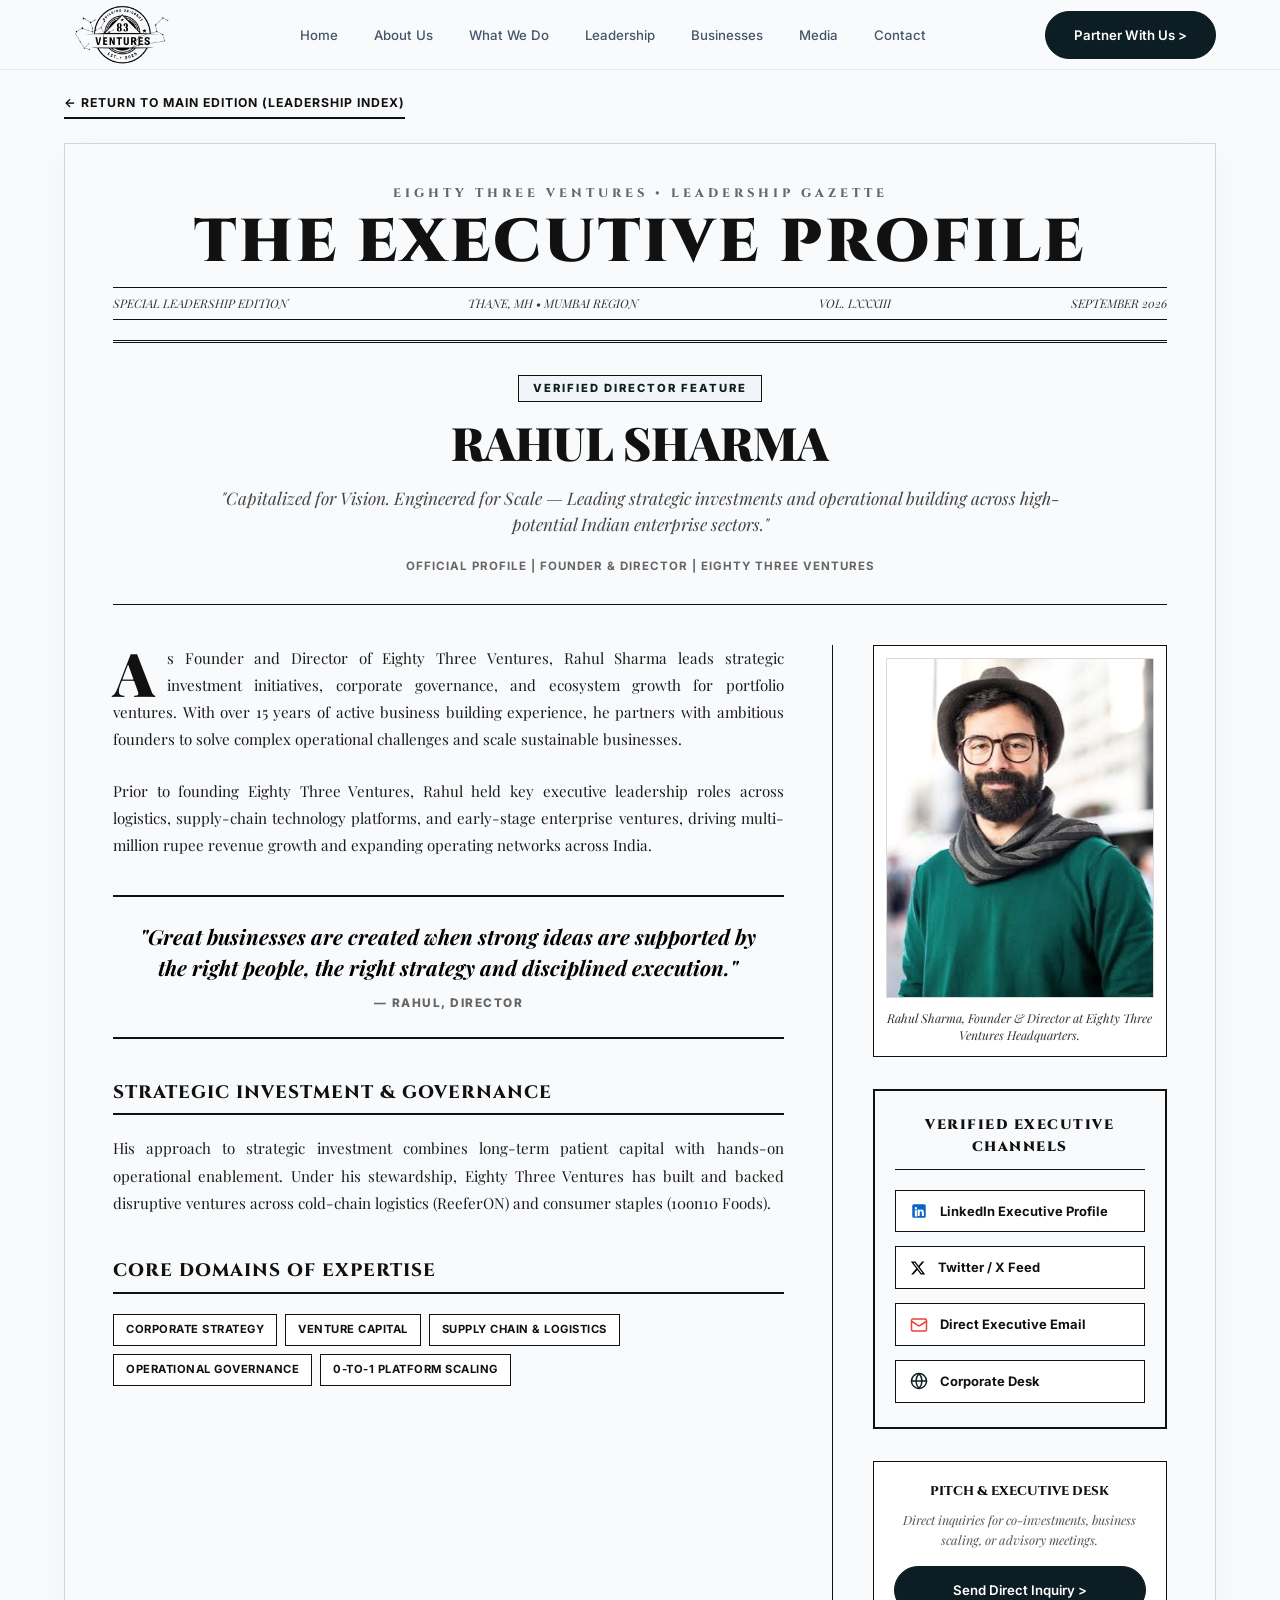
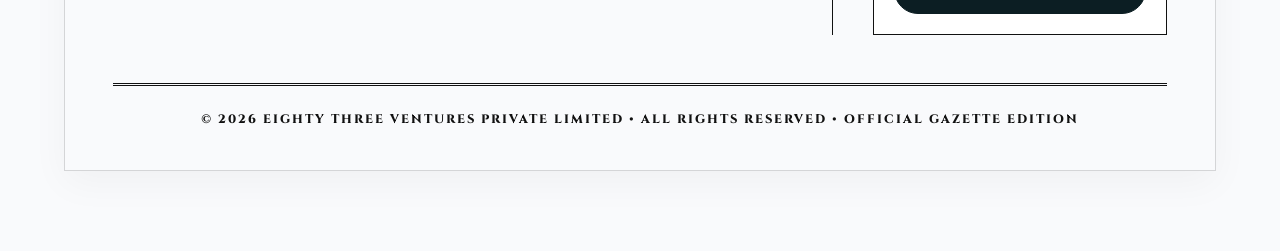
==== commit 73c93d3e: "Unify website background color token across all pages and profile sections" ====
--- a/profile.html
+++ b/profile.html
@@ -17,7 +17,7 @@
 
   <style>
     :root {
-      --news-bg: #FDFBF7;
+      --news-bg: #F9FAFC;
       --news-ink: #111111;
       --news-muted: #333333;
       --news-subtle: #666666;
@@ -26,7 +26,7 @@
     }
 
     body {
-      background-color: var(--news-bg);
+      background-color: var(--bg-light-main);
       color: var(--news-ink);
     }
 
@@ -58,9 +58,9 @@
 
     /* Newspaper Outer Paper Box */
     .newspaper-container {
-      background: #FFFDF9;
+      background: var(--bg-light-main);
       border: 1px solid rgba(0, 0, 0, 0.15);
-      box-shadow: 0 12px 36px rgba(0, 0, 0, 0.06);
+      box-shadow: 0 12px 36px rgba(0, 0, 0, 0.04);
       padding: 40px 48px;
       position: relative;
     }
@@ -261,7 +261,7 @@
     .executive-directory-box {
       border: 2px solid var(--news-border);
       padding: 24px 20px;
-      background: #FDFBF7;
+      background: var(--bg-light-main);
       margin-bottom: 32px;
     }
 
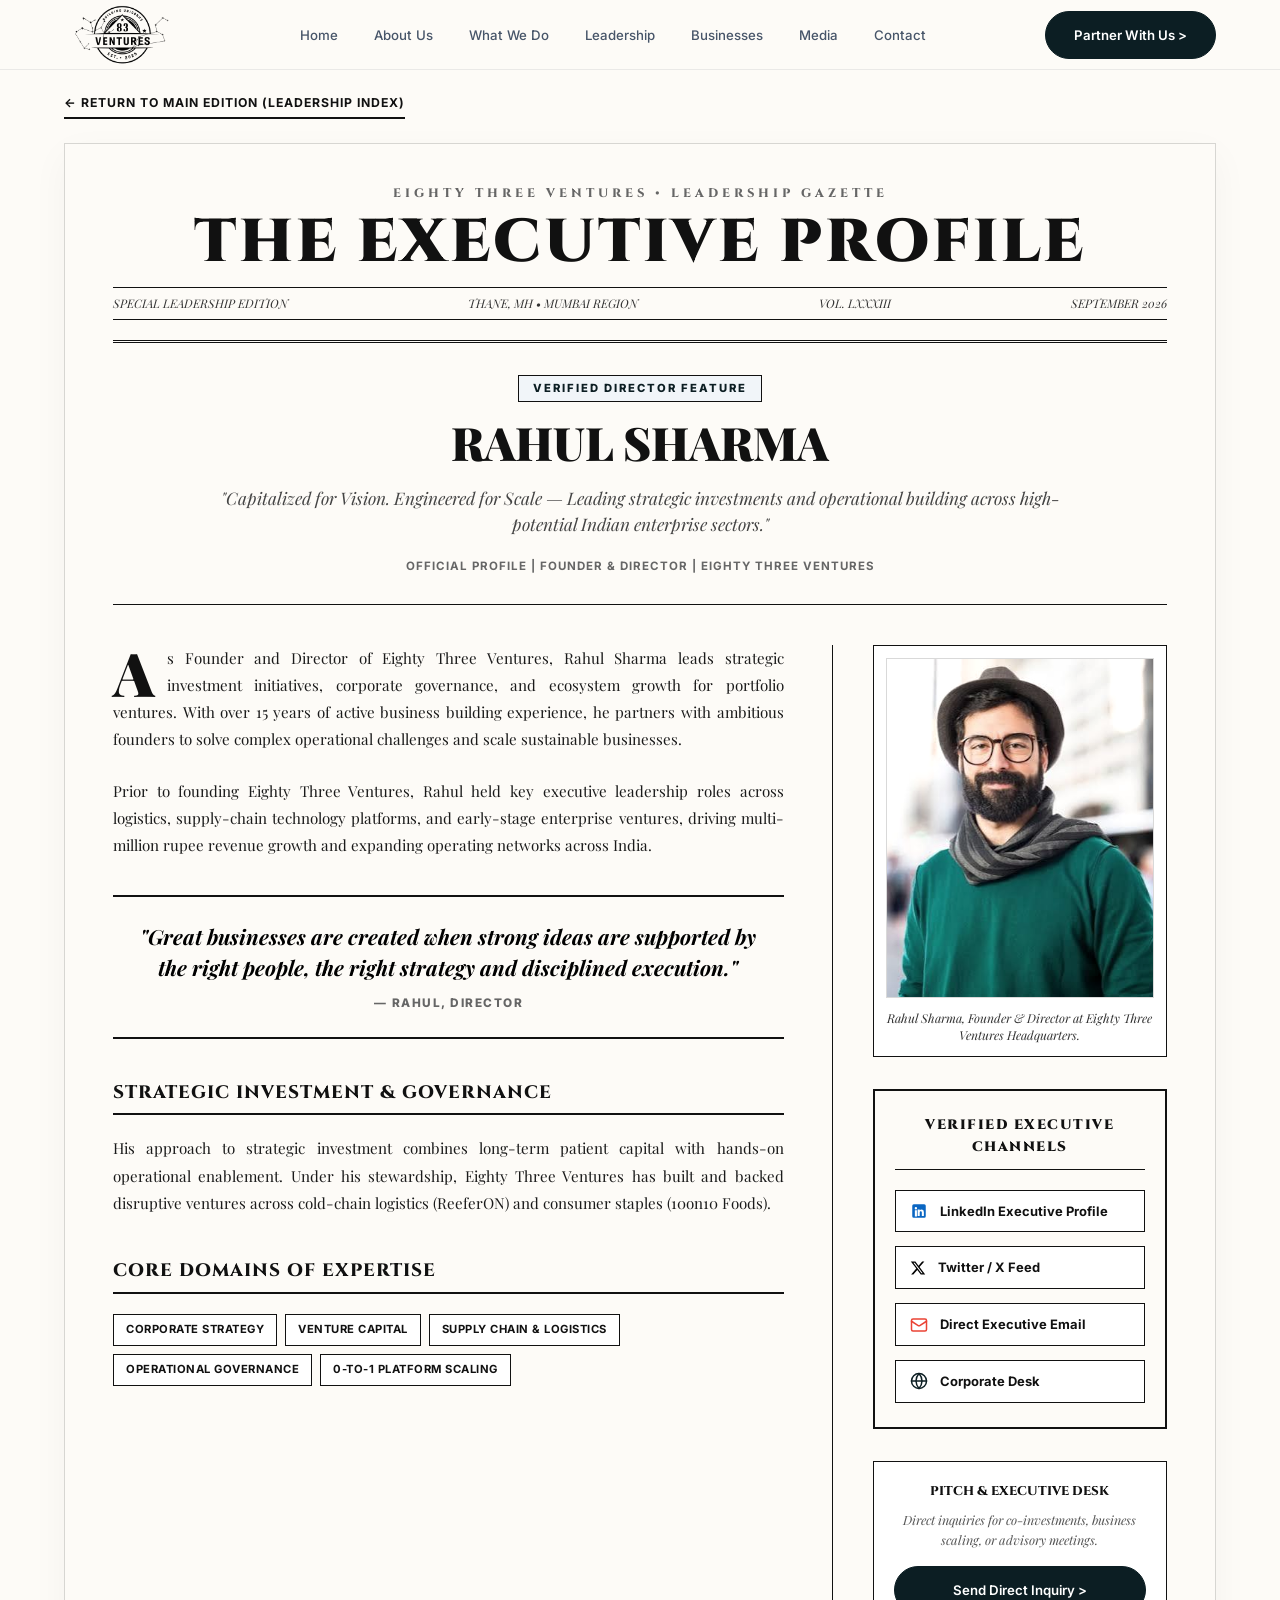
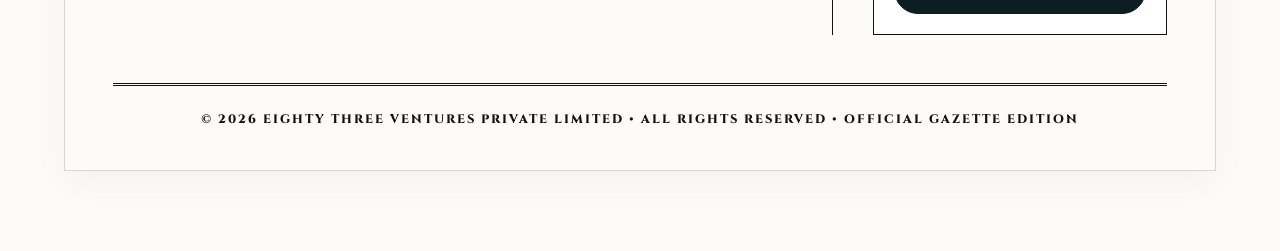
==== commit 1a78a512: "Apply newspaper print background color #FDFBF7 across all web pages and header navigation" ====
--- a/profile.html
+++ b/profile.html
@@ -17,7 +17,7 @@
 
   <style>
     :root {
-      --news-bg: #F9FAFC;
+      --news-bg: #FDFBF7;
       --news-ink: #111111;
       --news-muted: #333333;
       --news-subtle: #666666;
--- a/css/styles.css
+++ b/css/styles.css
@@ -6,8 +6,8 @@
 
 :root {
   /* Color Tokens matching design2.png */
-  --bg-light-main: #F9FAFC;
-  --bg-slate-section: #F3F5F9;
+  --bg-light-main: #FDFBF7;
+  --bg-slate-section: #F5F2EA;
   --bg-card-white: #FFFFFF;
   --bg-navy-dark: #0C1E23;
   --bg-navy-card: #0A171B;
@@ -208,14 +208,14 @@
   width: 100%;
   height: var(--nav-height);
   z-index: 1000;
-  background: rgba(249, 250, 252, 0.92);
+  background: rgba(253, 251, 247, 0.94);
   backdrop-filter: blur(16px);
   border-bottom: 1px solid var(--border-light);
   transition: all 0.3s ease;
 }
 
 .header.scrolled {
-  background: rgba(255, 255, 255, 0.98);
+  background: rgba(253, 251, 247, 0.98);
   box-shadow: var(--shadow-sm);
 }
 
@@ -1314,7 +1314,7 @@
     min-height: auto;
     padding-top: calc(var(--nav-height) + 32px);
     padding-bottom: 54px;
-    background: linear-gradient(180deg, rgba(249, 250, 252, 0.92) 0%, rgba(249, 250, 252, 0.98) 100%),
+    background: linear-gradient(180deg, rgba(253, 251, 247, 0.92) 0%, rgba(253, 251, 247, 0.98) 100%),
                 url('../assets/hero img2.png') center / cover no-repeat;
   }
 
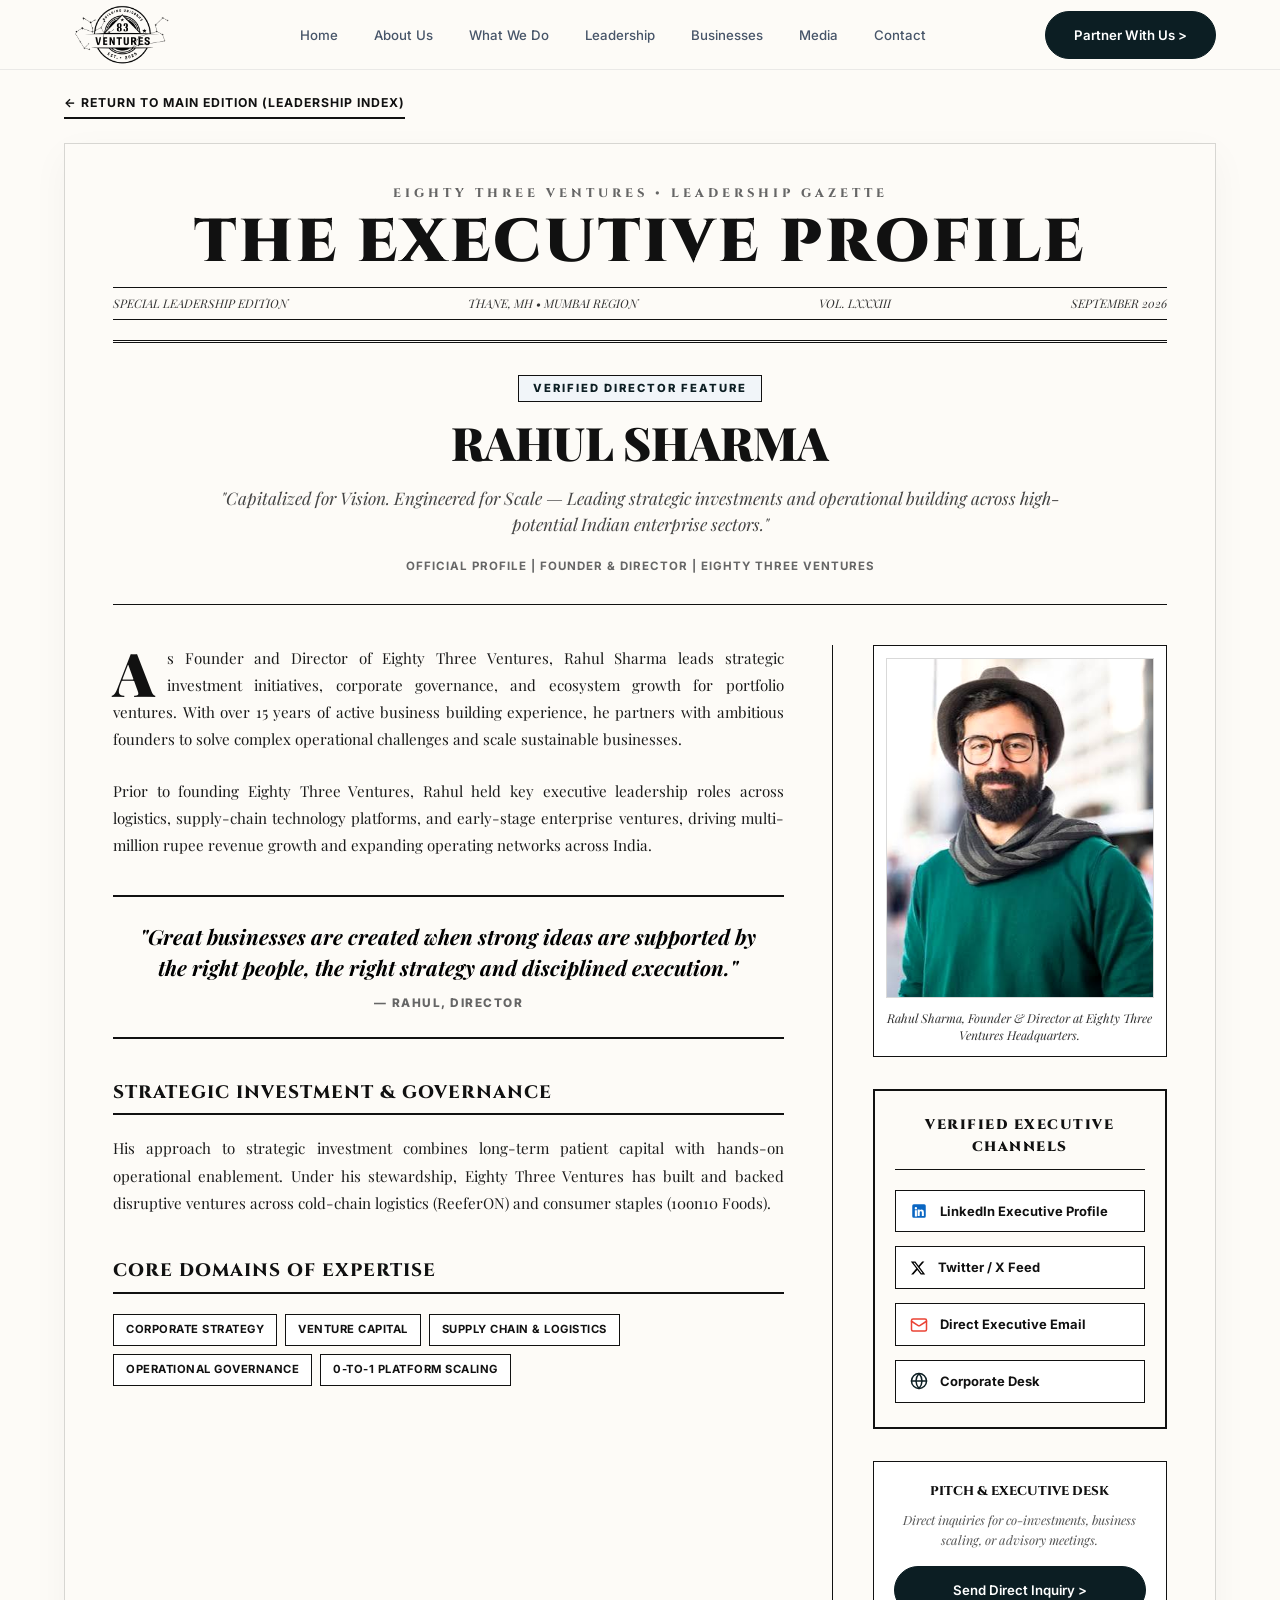
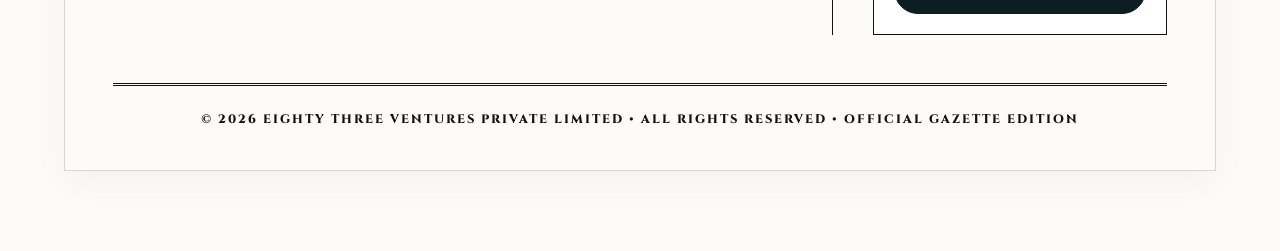
==== commit b8f51378: "Update Rahul Sharma founder director photo with official executive portrait" ====
--- a/profile.html
+++ b/profile.html
@@ -243,7 +243,8 @@
       width: 100%;
       height: 340px;
       object-fit: cover;
-      filter: grayscale(20%) contrast(105%);
+      object-position: center top;
+      filter: contrast(105%);
       border: 1px solid rgba(0, 0, 0, 0.15);
       margin-bottom: 12px;
     }
--- a/css/styles.css
+++ b/css/styles.css
@@ -734,21 +734,58 @@
 }
 
 .leadership-card {
+  position: relative;
   background: #FFFFFF;
   border-radius: 16px;
   padding: 24px;
-  border: 1px solid var(--border-light);
+  border: 1px solid #CBD5E1;
   box-shadow: 0 4px 20px rgba(15, 23, 42, 0.04);
-  transition: all 0.3s ease;
+  transition: transform 0.35s cubic-bezier(0.16, 1, 0.3, 1),
+              box-shadow 0.35s cubic-bezier(0.16, 1, 0.3, 1),
+              border-color 0.35s ease;
   display: flex;
   flex-direction: column;
   justify-content: space-between;
 }
 
+/* Crisp Silver Specular Mirror Border Highlight */
+.leadership-card::before {
+  content: '';
+  position: absolute;
+  inset: -1px;
+  border-radius: 16.5px;
+  padding: 1.5px;
+  background: linear-gradient(
+    135deg,
+    rgba(255, 255, 255, 0) 0%,
+    rgba(148, 163, 184, 0.4) 25%,
+    #FFFFFF 50%,
+    rgba(148, 163, 184, 0.4) 75%,
+    rgba(255, 255, 255, 0) 100%
+  );
+  background-size: 200% 200%;
+  background-position: 0% 0%;
+  -webkit-mask: linear-gradient(#fff 0 0) content-box, linear-gradient(#fff 0 0);
+  -webkit-mask-composite: xor;
+  mask-composite: exclude;
+  opacity: 0;
+  transition: opacity 0.35s ease, background-position 0.65s ease-in-out;
+  pointer-events: none;
+  z-index: 2;
+}
+
 .leadership-card:hover {
-  transform: translateY(-4px);
-  box-shadow: 0 12px 32px rgba(15, 23, 42, 0.08);
-  border-color: rgba(197, 155, 39, 0.3);
+  transform: translateY(-6px);
+  border-color: #64748B;
+  box-shadow: 0 16px 36px rgba(15, 23, 42, 0.08), 
+              0 0 22px rgba(203, 213, 225, 0.85),
+              inset 0 1.5px 0 #FFFFFF,
+              inset 0 -1px 0 rgba(255, 255, 255, 0.6);
+}
+
+.leadership-card:hover::before {
+  opacity: 1;
+  background-position: 100% 100%;
 }
 
 .leadership-card-top {
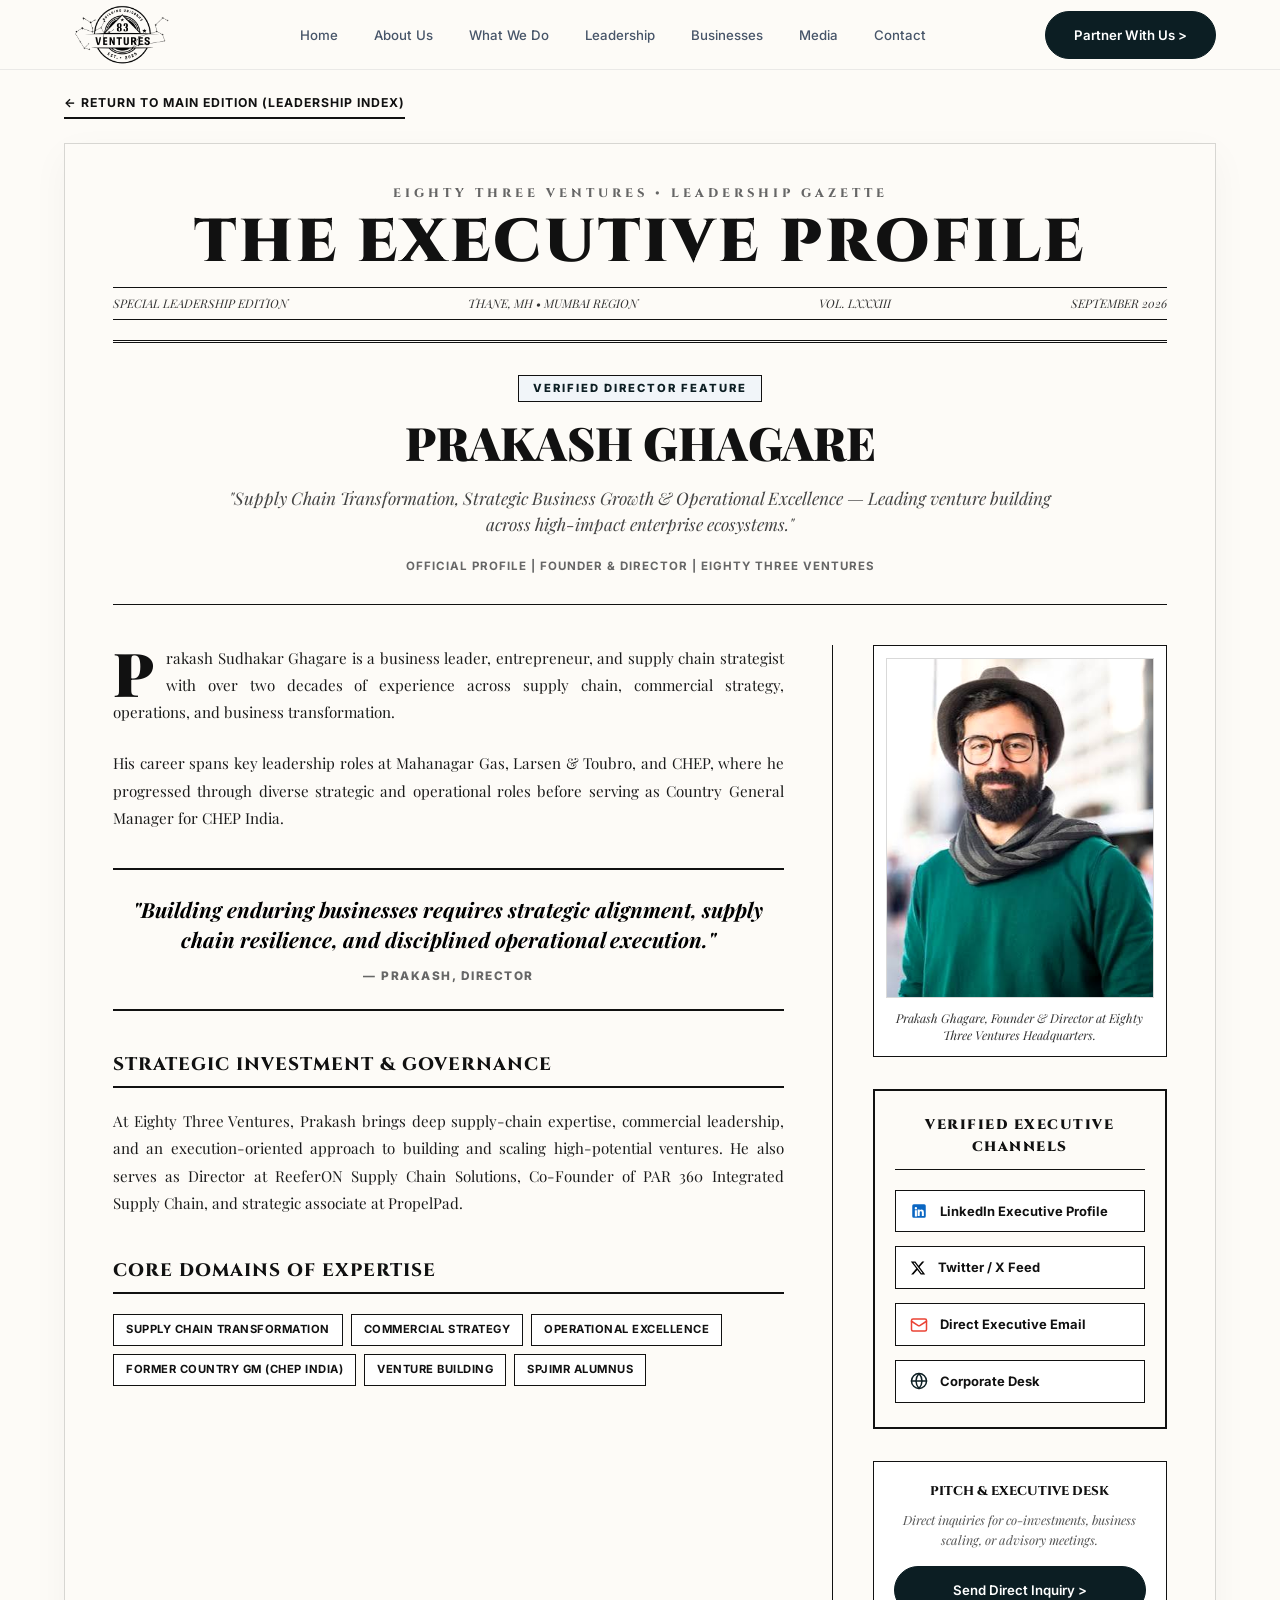
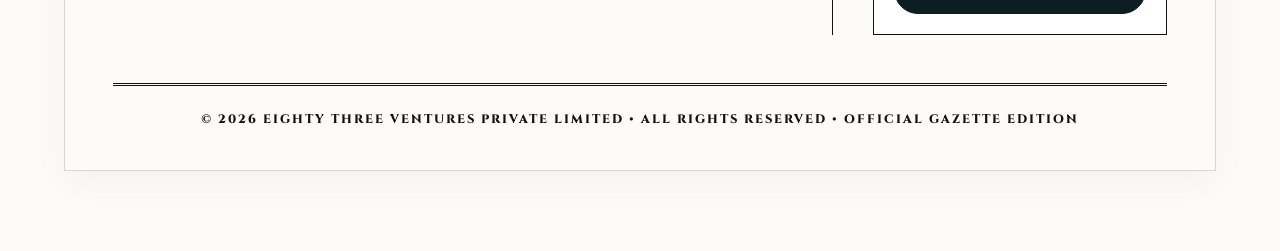
==== commit 1052d40c: "Rename Founder & Director to Prakash Ghagare and enrich profile with authentic career background (CH" ====
--- a/profile.html
+++ b/profile.html
@@ -431,7 +431,7 @@
         <!-- Main Headline Banner -->
         <div class="newspaper-headline-block">
           <div class="editorial-kicker">VERIFIED DIRECTOR FEATURE</div>
-          <h2 class="editorial-main-title" id="profileName">RAHUL SHARMA</h2>
+          <h2 class="editorial-main-title" id="profileName">PRAKASH GHAGARE</h2>
           <p class="editorial-subhead" id="profileHeadline">
             "Capitalized for Vision. Engineered for Scale — Leading strategic investments and operational building across high-potential Indian enterprise sectors."
           </p>
@@ -446,11 +446,11 @@
           <!-- Left Column: Main Press Article -->
           <div>
             <p class="news-paragraph drop-cap" id="profilePara1">
-              As Founder and Director of Eighty Three Ventures, Rahul Sharma leads strategic investment initiatives, corporate governance, and ecosystem growth for portfolio ventures. With over 15 years of active business building experience, he partners with ambitious founders to solve complex operational challenges and scale sustainable businesses.
+              As Founder and Director of Eighty Three Ventures, Prakash Ghagare leads strategic investment initiatives, corporate governance, and ecosystem growth for portfolio ventures. With over 15 years of active business building experience, he partners with ambitious founders to solve complex operational challenges and scale sustainable businesses.
             </p>
 
             <p class="news-paragraph" id="profilePara2">
-              Prior to founding Eighty Three Ventures, Rahul held key executive leadership roles across logistics, supply-chain technology platforms, and early-stage enterprise ventures, driving multi-million rupee revenue growth and expanding operating networks across India.
+              Prior to founding Eighty Three Ventures, Prakash held key executive leadership roles across logistics, supply-chain technology platforms, and early-stage enterprise ventures, driving multi-million rupee revenue growth and expanding operating networks across India.
             </p>
 
             <!-- Pull Quote Box -->
@@ -458,7 +458,7 @@
               <div class="pullquote-text" id="profileQuote">
                 "Great businesses are created when strong ideas are supported by the right people, the right strategy and disciplined execution."
               </div>
-              <div class="pullquote-author" id="quoteAuthor">— Rahul Sharma, Director</div>
+              <div class="pullquote-author" id="quoteAuthor">— Prakash Ghagare, Director</div>
             </div>
 
             <h3 class="news-section-heading">Strategic Investment &amp; Governance</h3>
@@ -483,7 +483,7 @@
             <div class="press-photo-card">
               <img id="profileImage" src="assets/person1.jpg" alt="Director Press Portrait" class="press-photo-img">
               <div class="press-photo-caption" id="photoCaption">
-                Rahul Sharma, Founder &amp; Director at Eighty Three Ventures Headquarters.
+                Prakash Ghagare, Founder &amp; Director at Eighty Three Ventures Headquarters.
               </div>
             </div>
 
@@ -552,20 +552,35 @@
   <script>
     // Newspaper Profile Data Hydration Script
     const profiles = {
-      'rahul-sharma': {
-        name: 'RAHUL SHARMA',
+      'prakash-ghagare': {
+        name: 'PRAKASH GHAGARE',
         role: 'OFFICIAL PROFILE | FOUNDER & DIRECTOR | EIGHTY THREE VENTURES',
         image: 'assets/person1.jpg',
-        headline: '"Capitalized for Vision. Engineered for Scale — Leading strategic investments and operational building across high-potential Indian enterprise sectors."',
-        para1: 'As Founder and Director of Eighty Three Ventures, Rahul Sharma leads strategic investment initiatives, corporate governance, and ecosystem growth for portfolio ventures. With over 15 years of active business building experience, he partners with ambitious founders to solve complex operational challenges and scale sustainable businesses.',
-        para2: 'Prior to founding Eighty Three Ventures, Rahul held key executive leadership roles across logistics, supply-chain technology platforms, and early-stage enterprise ventures, driving multi-million rupee revenue growth and expanding operating networks across India.',
-        para3: 'His approach to strategic investment combines long-term patient capital with hands-on operational enablement. Under his stewardship, Eighty Three Ventures has built and backed disruptive ventures across cold-chain logistics (ReeferON) and consumer staples (10on10 Foods).',
-        quote: '"Great businesses are created when strong ideas are supported by the right people, the right strategy and disciplined execution."',
-        caption: 'Rahul Sharma, Founder & Director at Eighty Three Ventures Headquarters.',
-        tags: ['Corporate Strategy', 'Venture Capital', 'Supply Chain & Logistics', 'Operational Governance', '0-to-1 Platform Scaling'],
-        linkedin: 'https://linkedin.com/in/rahulsharma',
-        twitter: 'https://twitter.com/rahulsharma',
-        email: 'mailto:rahul@83ventures.in'
+        headline: '"Supply Chain Transformation, Strategic Business Growth & Operational Excellence — Leading venture building across high-impact enterprise ecosystems."',
+        para1: 'Prakash Sudhakar Ghagare is a business leader, entrepreneur, and supply chain strategist with over two decades of experience across supply chain, commercial strategy, operations, and business transformation.',
+        para2: 'His career spans key leadership roles at Mahanagar Gas, Larsen & Toubro, and CHEP, where he progressed through diverse strategic and operational roles before serving as Country General Manager for CHEP India.',
+        para3: 'At Eighty Three Ventures, Prakash brings deep supply-chain expertise, commercial leadership, and an execution-oriented approach to building and scaling high-potential ventures. He also serves as Director at ReeferON Supply Chain Solutions, Co-Founder of PAR 360 Integrated Supply Chain, and strategic associate at PropelPad.',
+        quote: '"Building enduring businesses requires strategic alignment, supply chain resilience, and disciplined operational execution."',
+        caption: 'Prakash Ghagare, Founder & Director at Eighty Three Ventures Headquarters.',
+        tags: ['Supply Chain Transformation', 'Commercial Strategy', 'Operational Excellence', 'Former Country GM (CHEP India)', 'Venture Building', 'SPJIMR Alumnus'],
+        linkedin: 'https://linkedin.com/in/prakashghagare',
+        twitter: 'https://twitter.com/prakashghagare',
+        email: 'mailto:prakash@83ventures.in'
+      },
+      'rahul-sharma': {
+        name: 'PRAKASH GHAGARE',
+        role: 'OFFICIAL PROFILE | FOUNDER & DIRECTOR | EIGHTY THREE VENTURES',
+        image: 'assets/person1.jpg',
+        headline: '"Supply Chain Transformation, Strategic Business Growth & Operational Excellence — Leading venture building across high-impact enterprise ecosystems."',
+        para1: 'Prakash Sudhakar Ghagare is a business leader, entrepreneur, and supply chain strategist with over two decades of experience across supply chain, commercial strategy, operations, and business transformation.',
+        para2: 'His career spans key leadership roles at Mahanagar Gas, Larsen & Toubro, and CHEP, where he progressed through diverse strategic and operational roles before serving as Country General Manager for CHEP India.',
+        para3: 'At Eighty Three Ventures, Prakash brings deep supply-chain expertise, commercial leadership, and an execution-oriented approach to building and scaling high-potential ventures. He also serves as Director at ReeferON Supply Chain Solutions, Co-Founder of PAR 360 Integrated Supply Chain, and strategic associate at PropelPad.',
+        quote: '"Building enduring businesses requires strategic alignment, supply chain resilience, and disciplined operational execution."',
+        caption: 'Prakash Ghagare, Founder & Director at Eighty Three Ventures Headquarters.',
+        tags: ['Supply Chain Transformation', 'Commercial Strategy', 'Operational Excellence', 'Former Country GM (CHEP India)', 'Venture Building', 'SPJIMR Alumnus'],
+        linkedin: 'https://linkedin.com/in/prakashghagare',
+        twitter: 'https://twitter.com/prakashghagare',
+        email: 'mailto:prakash@83ventures.in'
       },
       'neha-kapoor': {
         name: 'NEHA KAPOOR',
@@ -601,8 +616,8 @@
 
     document.addEventListener('DOMContentLoaded', () => {
       const params = new URLSearchParams(window.location.search);
-      const profileId = params.get('id') || 'rahul-sharma';
-      const data = profiles[profileId] || profiles['rahul-sharma'];
+      const profileId = params.get('id') || 'prakash-ghagare';
+      const data = profiles[profileId] || profiles['prakash-ghagare'];
 
       document.getElementById('profileName').innerText = data.name;
       document.getElementById('profileRole').innerText = data.role;
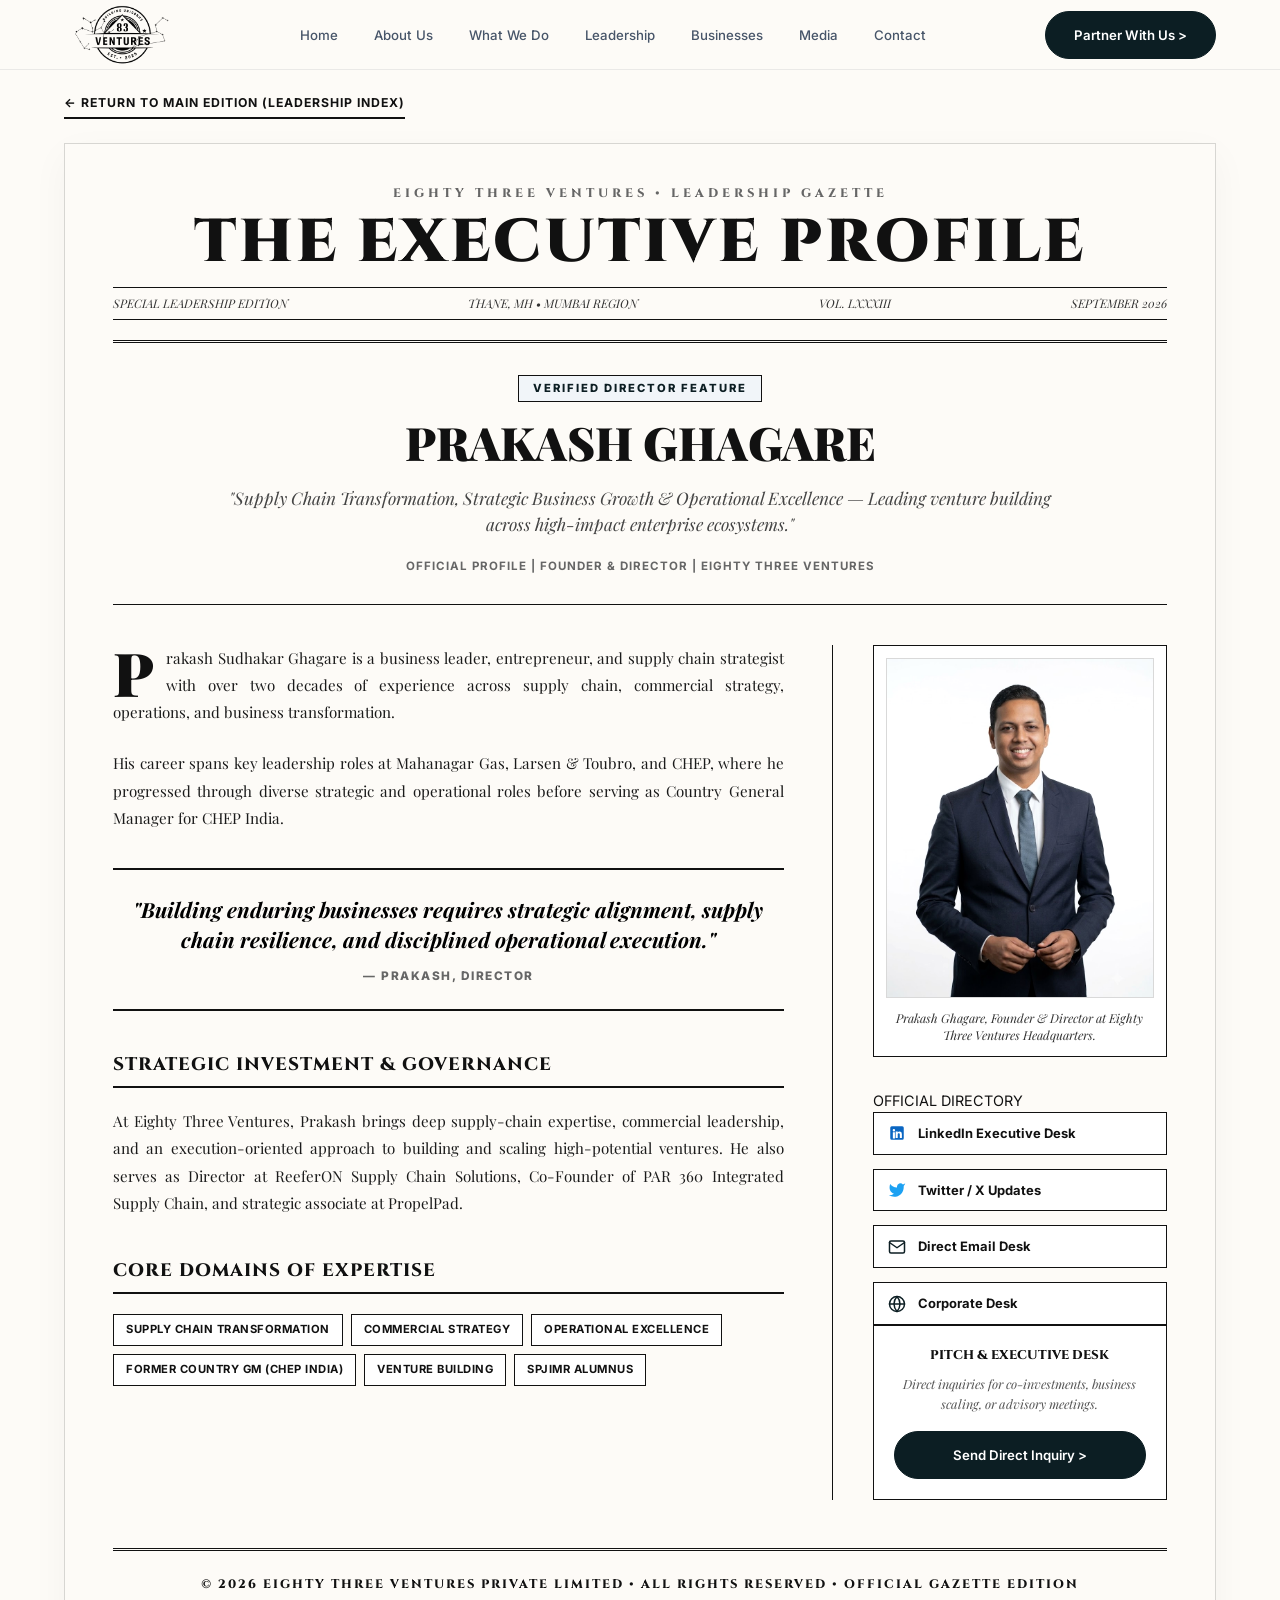
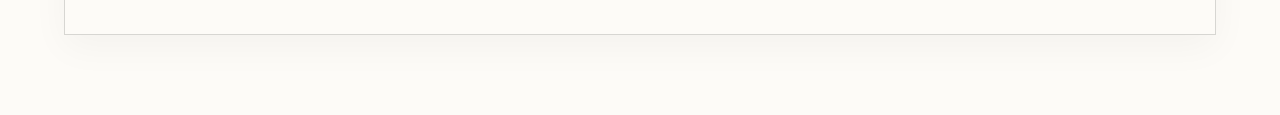
==== commit 2a73217d: "Set high-resolution executive studio portrait for Prakash Ghagare across homepage and newspaper prof" ====
--- a/profile.html
+++ b/profile.html
@@ -481,35 +481,35 @@
 
             <!-- Press Photo Box -->
             <div class="press-photo-card">
-              <img id="profileImage" src="assets/person1.jpg" alt="Director Press Portrait" class="press-photo-img">
+              <img id="profileImage" src="assets/prakash_ghagare_studio.jpg" alt="Director Press Portrait" class="press-photo-img">
               <div class="press-photo-caption" id="photoCaption">
                 Prakash Ghagare, Founder &amp; Director at Eighty Three Ventures Headquarters.
               </div>
             </div>
 
             <!-- Verified Social Directory Box -->
-            <div class="executive-directory-box">
-              <div class="directory-box-title">VERIFIED EXECUTIVE CHANNELS</div>
+            <div class="newspaper-sidebar-widget">
+              <div class="widget-header">OFFICIAL DIRECTORY</div>
               <ul class="social-press-list">
                 
-                <li class="social-press-item linkedin">
-                  <a href="https://linkedin.com" target="_blank" rel="noopener noreferrer" id="linkLinkedin">
+                <li class="social-press-item">
+                  <a href="https://linkedin.com/in/prakashghagare" id="linkLinkedin" target="_blank" rel="noopener noreferrer">
                     <svg width="18" height="18" viewBox="0 0 24 24" fill="#0A66C2"><path d="M19 3a2 2 0 0 1 2 2v14a2 2 0 0 1-2 2H5a2 2 0 0 1-2-2V5a2 2 0 0 1 2-2h14m-.5 15.5v-5.3a3.26 3.26 0 0 0-3.26-3.26c-.85 0-1.84.52-2.28 1.3v-1.11h-2.79v8.37h2.79v-4.93c0-.77.62-1.4 1.39-1.4a1.4 1.4 0 0 1 1.4 1.4v4.93h2.75M6.46 10.9v8.37H9.25V10.9H6.46M7.86 6.78a1.6 1.6 0 1 0 1.6 1.6 1.6 1.6 0 0 0-1.6-1.6Z"/></svg>
-                    <span>LinkedIn Executive Profile</span>
+                    <span>LinkedIn Executive Desk</span>
                   </a>
                 </li>
 
-                <li class="social-press-item twitter">
-                  <a href="https://twitter.com" target="_blank" rel="noopener noreferrer" id="linkTwitter">
-                    <svg width="16" height="16" viewBox="0 0 24 24" fill="#000000"><path d="M18.244 2.25h3.308l-7.227 8.26 8.502 11.24H16.17l-5.214-6.817L4.99 21.75H1.68l7.73-8.835L1.254 2.25H8.08l4.713 6.231zm-1.161 17.52h1.833L7.084 4.126H5.117z"/></svg>
-                    <span>Twitter / X Feed</span>
+                <li class="social-press-item">
+                  <a href="https://twitter.com/prakashghagare" id="linkTwitter" target="_blank" rel="noopener noreferrer">
+                    <svg width="18" height="18" viewBox="0 0 24 24" fill="#1DA1F2"><path d="M23 3a10.9 10.9 0 0 1-3.14 1.53 4.48 4.48 0 0 0-7.86 3v1A10.66 10.66 0 0 1 3 4s-4 9 5 13a11.64 11.64 0 0 1-7 2c9 5 20 0 20-11.5a4.5 4.5 0 0 0-.08-.83A7.72 7.72 0 0 0 23 3z"/></svg>
+                    <span>Twitter / X Updates</span>
                   </a>
                 </li>
 
-                <li class="social-press-item email">
-                  <a href="mailto:info@83ventures.in" id="linkEmail">
-                    <svg width="18" height="18" viewBox="0 0 24 24" fill="none" stroke="#EA4335" stroke-width="2" stroke-linecap="round" stroke-linejoin="round"><rect width="20" height="16" x="2" y="4" rx="2"/><path d="m22 7-8.97 5.7a1.94 1.94 0 0 1-2.06 0L2 7"/></svg>
-                    <span>Direct Executive Email</span>
+                <li class="social-press-item">
+                  <a href="mailto:prakash@83ventures.in" id="linkEmail">
+                    <svg width="18" height="18" viewBox="0 0 24 24" fill="none" stroke="#0C1E23" stroke-width="2" stroke-linecap="round" stroke-linejoin="round"><path d="M4 4h16c1.1 0 2 .9 2 2v12c0 1.1-.9 2-2 2H4c-1.1 0-2-.9-2-2V6c0-1.1.9-2 2-2z"/><polyline points="22,6 12,13 2,6"/></svg>
+                    <span>Direct Email Desk</span>
                   </a>
                 </li>
 
@@ -555,7 +555,7 @@
       'prakash-ghagare': {
         name: 'PRAKASH GHAGARE',
         role: 'OFFICIAL PROFILE | FOUNDER & DIRECTOR | EIGHTY THREE VENTURES',
-        image: 'assets/person1.jpg',
+        image: 'assets/prakash_ghagare_studio.jpg',
         headline: '"Supply Chain Transformation, Strategic Business Growth & Operational Excellence — Leading venture building across high-impact enterprise ecosystems."',
         para1: 'Prakash Sudhakar Ghagare is a business leader, entrepreneur, and supply chain strategist with over two decades of experience across supply chain, commercial strategy, operations, and business transformation.',
         para2: 'His career spans key leadership roles at Mahanagar Gas, Larsen & Toubro, and CHEP, where he progressed through diverse strategic and operational roles before serving as Country General Manager for CHEP India.',
@@ -570,7 +570,7 @@
       'rahul-sharma': {
         name: 'PRAKASH GHAGARE',
         role: 'OFFICIAL PROFILE | FOUNDER & DIRECTOR | EIGHTY THREE VENTURES',
-        image: 'assets/person1.jpg',
+        image: 'assets/prakash_ghagare_studio.jpg',
         headline: '"Supply Chain Transformation, Strategic Business Growth & Operational Excellence — Leading venture building across high-impact enterprise ecosystems."',
         para1: 'Prakash Sudhakar Ghagare is a business leader, entrepreneur, and supply chain strategist with over two decades of experience across supply chain, commercial strategy, operations, and business transformation.',
         para2: 'His career spans key leadership roles at Mahanagar Gas, Larsen & Toubro, and CHEP, where he progressed through diverse strategic and operational roles before serving as Country General Manager for CHEP India.',
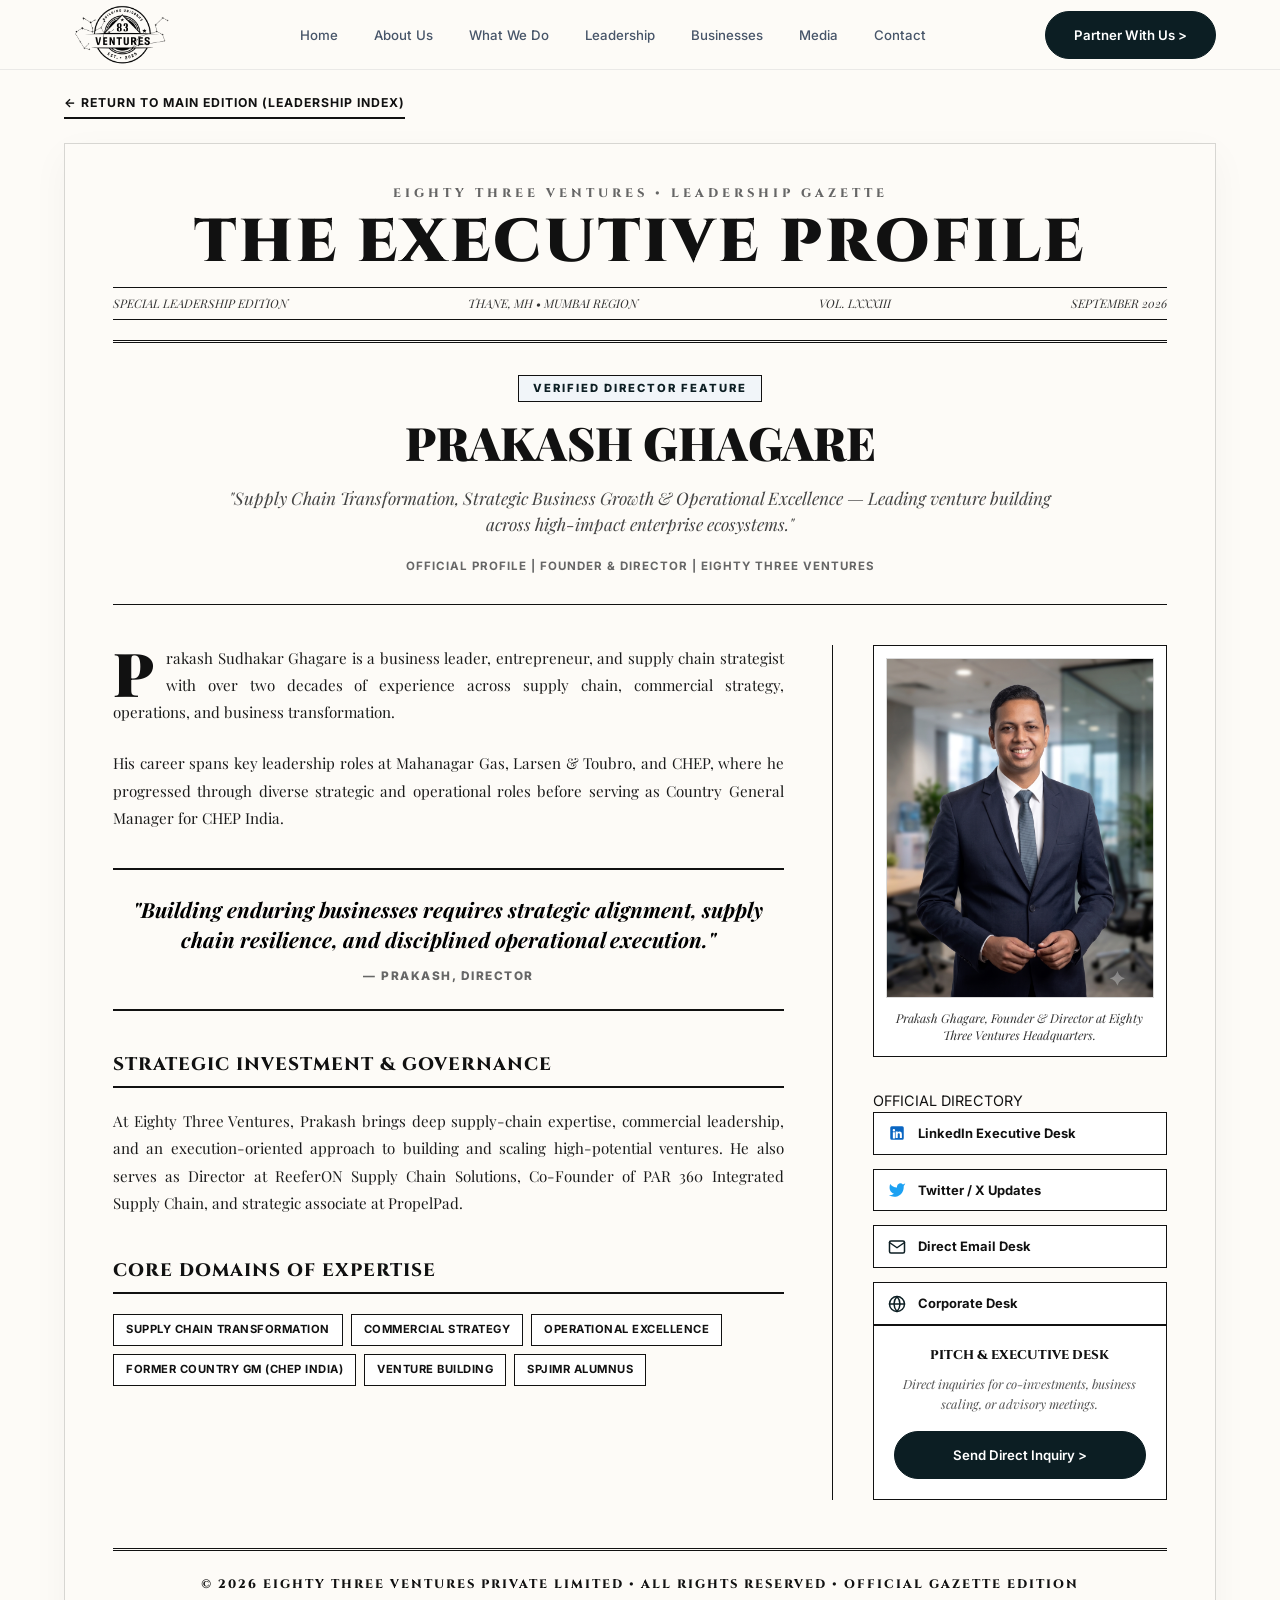
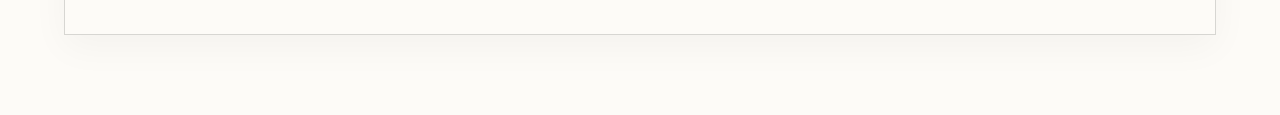
==== commit 785b2ef3: "first commit" ====
--- a/profile.html
+++ b/profile.html
@@ -1,18 +1,21 @@
 <!DOCTYPE html>
 <html lang="en">
+
 <head>
   <meta charset="UTF-8">
   <meta name="viewport" content="width=device-width, initial-scale=1.0">
   <title>The Executive Gazette | Leadership Profile</title>
   <meta name="description" content="Official Executive Newspaper Profile for Eighty Three Ventures Leadership.">
-  
+
   <!-- Favicon -->
   <link rel="icon" href="assets/83 logo (4).png">
 
   <!-- Google Fonts for Newspaper Print Aesthetic -->
   <link rel="preconnect" href="https://fonts.googleapis.com">
   <link rel="preconnect" href="https://fonts.gstatic.com" crossorigin>
-  <link href="https://fonts.googleapis.com/css2?family=Playfair+Display:ital,wght@0,500;0,700;0,900;1,400;1,700&family=Cinzel:wght@600;800;900&family=Inter:wght@400;500;600;700&display=swap" rel="stylesheet">
+  <link
+    href="https://fonts.googleapis.com/css2?family=Playfair+Display:ital,wght@0,500;0,700;0,900;1,400;1,700&family=Cinzel:wght@600;800;900&family=Inter:wght@400;500;600;700&display=swap"
+    rel="stylesheet">
   <link rel="stylesheet" href="css/styles.css">
 
   <style>
@@ -361,10 +364,12 @@
       .newspaper-container {
         padding: 24px 20px;
       }
+
       .newspaper-article-grid {
         grid-template-columns: 1fr;
         gap: 36px;
       }
+
       .newspaper-sidebar {
         border-left: none;
         border-top: 1px solid var(--news-border);
@@ -374,6 +379,7 @@
     }
   </style>
 </head>
+
 <body>
 
   <!-- Navigation Bar -->
@@ -388,7 +394,8 @@
           <li><a href="index.html#home" class="nav-link" data-text="Home"><span>Home</span></a></li>
           <li><a href="index.html#about" class="nav-link" data-text="About Us"><span>About Us</span></a></li>
           <li><a href="index.html#what-we-do" class="nav-link" data-text="What We Do"><span>What We Do</span></a></li>
-          <li><a href="index.html#leadership" class="nav-link active" data-text="Leadership"><span>Leadership</span></a></li>
+          <li><a href="index.html#leadership" class="nav-link active" data-text="Leadership"><span>Leadership</span></a>
+          </li>
           <li><a href="index.html#portfolio" class="nav-link" data-text="Businesses"><span>Businesses</span></a></li>
           <li><a href="index.html#media" class="nav-link" data-text="Media"><span>Media</span></a></li>
           <li><a href="index.html#contact" class="nav-link" data-text="Contact"><span>Contact</span></a></li>
@@ -419,7 +426,7 @@
         <header class="newspaper-masthead">
           <div class="masthead-subtag">Eighty Three Ventures • Leadership Gazette</div>
           <h1 class="masthead-title">The Executive Profile</h1>
-          
+
           <div class="masthead-meta-bar">
             <span>SPECIAL LEADERSHIP EDITION</span>
             <span>THANE, MH • MUMBAI REGION</span>
@@ -433,7 +440,8 @@
           <div class="editorial-kicker">VERIFIED DIRECTOR FEATURE</div>
           <h2 class="editorial-main-title" id="profileName">PRAKASH GHAGARE</h2>
           <p class="editorial-subhead" id="profileHeadline">
-            "Capitalized for Vision. Engineered for Scale — Leading strategic investments and operational building across high-potential Indian enterprise sectors."
+            "Capitalized for Vision. Engineered for Scale — Leading strategic investments and operational building
+            across high-potential Indian enterprise sectors."
           </p>
           <div class="byline-bar" id="profileRole">
             OFFICIAL PROFILE | FOUNDER &amp; DIRECTOR | EIGHTY THREE VENTURES
@@ -442,28 +450,36 @@
 
         <!-- Article Content Grid -->
         <div class="newspaper-article-grid">
-          
+
           <!-- Left Column: Main Press Article -->
           <div>
             <p class="news-paragraph drop-cap" id="profilePara1">
-              As Founder and Director of Eighty Three Ventures, Prakash Ghagare leads strategic investment initiatives, corporate governance, and ecosystem growth for portfolio ventures. With over 15 years of active business building experience, he partners with ambitious founders to solve complex operational challenges and scale sustainable businesses.
+              As Founder and Director of Eighty Three Ventures, Prakash Ghagare leads strategic investment initiatives,
+              corporate governance, and ecosystem growth for portfolio ventures. With over 15 years of active business
+              building experience, he partners with ambitious founders to solve complex operational challenges and scale
+              sustainable businesses.
             </p>
 
             <p class="news-paragraph" id="profilePara2">
-              Prior to founding Eighty Three Ventures, Prakash held key executive leadership roles across logistics, supply-chain technology platforms, and early-stage enterprise ventures, driving multi-million rupee revenue growth and expanding operating networks across India.
+              Prior to founding Eighty Three Ventures, Prakash held key executive leadership roles across logistics,
+              supply-chain technology platforms, and early-stage enterprise ventures, driving multi-million rupee
+              revenue growth and expanding operating networks across India.
             </p>
 
             <!-- Pull Quote Box -->
             <div class="newspaper-pullquote">
               <div class="pullquote-text" id="profileQuote">
-                "Great businesses are created when strong ideas are supported by the right people, the right strategy and disciplined execution."
+                "Great businesses are created when strong ideas are supported by the right people, the right strategy
+                and disciplined execution."
               </div>
               <div class="pullquote-author" id="quoteAuthor">— Prakash Ghagare, Director</div>
             </div>
 
             <h3 class="news-section-heading">Strategic Investment &amp; Governance</h3>
             <p class="news-paragraph" id="profilePara3">
-              His approach to strategic investment combines long-term patient capital with hands-on operational enablement. Under his stewardship, Eighty Three Ventures has built and backed disruptive ventures across cold-chain logistics (ReeferON) and consumer staples (10on10 Foods).
+              His approach to strategic investment combines long-term patient capital with hands-on operational
+              enablement. Under his stewardship, Eighty Three Ventures has built and backed disruptive ventures across
+              cold-chain logistics (ReeferON) and consumer staples (10on10 Foods).
             </p>
 
             <h3 class="news-section-heading">Core Domains of Expertise</h3>
@@ -481,7 +497,8 @@
 
             <!-- Press Photo Box -->
             <div class="press-photo-card">
-              <img id="profileImage" src="assets/prakash_ghagare_studio.jpg" alt="Director Press Portrait" class="press-photo-img">
+              <img id="profileImage" src="assets/prakash_ghagare_ai_img.png" alt="Director Press Portrait"
+                class="press-photo-img">
               <div class="press-photo-caption" id="photoCaption">
                 Prakash Ghagare, Founder &amp; Director at Eighty Three Ventures Headquarters.
               </div>
@@ -491,31 +508,49 @@
             <div class="newspaper-sidebar-widget">
               <div class="widget-header">OFFICIAL DIRECTORY</div>
               <ul class="social-press-list">
-                
+
                 <li class="social-press-item">
-                  <a href="https://linkedin.com/in/prakashghagare" id="linkLinkedin" target="_blank" rel="noopener noreferrer">
-                    <svg width="18" height="18" viewBox="0 0 24 24" fill="#0A66C2"><path d="M19 3a2 2 0 0 1 2 2v14a2 2 0 0 1-2 2H5a2 2 0 0 1-2-2V5a2 2 0 0 1 2-2h14m-.5 15.5v-5.3a3.26 3.26 0 0 0-3.26-3.26c-.85 0-1.84.52-2.28 1.3v-1.11h-2.79v8.37h2.79v-4.93c0-.77.62-1.4 1.39-1.4a1.4 1.4 0 0 1 1.4 1.4v4.93h2.75M6.46 10.9v8.37H9.25V10.9H6.46M7.86 6.78a1.6 1.6 0 1 0 1.6 1.6 1.6 1.6 0 0 0-1.6-1.6Z"/></svg>
+                  <a href="https://linkedin.com/in/prakashghagare" id="linkLinkedin" target="_blank"
+                    rel="noopener noreferrer">
+                    <svg width="18" height="18" viewBox="0 0 24 24" fill="#0A66C2">
+                      <path
+                        d="M19 3a2 2 0 0 1 2 2v14a2 2 0 0 1-2 2H5a2 2 0 0 1-2-2V5a2 2 0 0 1 2-2h14m-.5 15.5v-5.3a3.26 3.26 0 0 0-3.26-3.26c-.85 0-1.84.52-2.28 1.3v-1.11h-2.79v8.37h2.79v-4.93c0-.77.62-1.4 1.39-1.4a1.4 1.4 0 0 1 1.4 1.4v4.93h2.75M6.46 10.9v8.37H9.25V10.9H6.46M7.86 6.78a1.6 1.6 0 1 0 1.6 1.6 1.6 1.6 0 0 0-1.6-1.6Z" />
+                    </svg>
                     <span>LinkedIn Executive Desk</span>
                   </a>
                 </li>
 
                 <li class="social-press-item">
-                  <a href="https://twitter.com/prakashghagare" id="linkTwitter" target="_blank" rel="noopener noreferrer">
-                    <svg width="18" height="18" viewBox="0 0 24 24" fill="#1DA1F2"><path d="M23 3a10.9 10.9 0 0 1-3.14 1.53 4.48 4.48 0 0 0-7.86 3v1A10.66 10.66 0 0 1 3 4s-4 9 5 13a11.64 11.64 0 0 1-7 2c9 5 20 0 20-11.5a4.5 4.5 0 0 0-.08-.83A7.72 7.72 0 0 0 23 3z"/></svg>
+                  <a href="https://twitter.com/prakashghagare" id="linkTwitter" target="_blank"
+                    rel="noopener noreferrer">
+                    <svg width="18" height="18" viewBox="0 0 24 24" fill="#1DA1F2">
+                      <path
+                        d="M23 3a10.9 10.9 0 0 1-3.14 1.53 4.48 4.48 0 0 0-7.86 3v1A10.66 10.66 0 0 1 3 4s-4 9 5 13a11.64 11.64 0 0 1-7 2c9 5 20 0 20-11.5a4.5 4.5 0 0 0-.08-.83A7.72 7.72 0 0 0 23 3z" />
+                    </svg>
                     <span>Twitter / X Updates</span>
                   </a>
                 </li>
 
                 <li class="social-press-item">
                   <a href="mailto:prakash@83ventures.in" id="linkEmail">
-                    <svg width="18" height="18" viewBox="0 0 24 24" fill="none" stroke="#0C1E23" stroke-width="2" stroke-linecap="round" stroke-linejoin="round"><path d="M4 4h16c1.1 0 2 .9 2 2v12c0 1.1-.9 2-2 2H4c-1.1 0-2-.9-2-2V6c0-1.1.9-2 2-2z"/><polyline points="22,6 12,13 2,6"/></svg>
+                    <svg width="18" height="18" viewBox="0 0 24 24" fill="none" stroke="#0C1E23" stroke-width="2"
+                      stroke-linecap="round" stroke-linejoin="round">
+                      <path d="M4 4h16c1.1 0 2 .9 2 2v12c0 1.1-.9 2-2 2H4c-1.1 0-2-.9-2-2V6c0-1.1.9-2 2-2z" />
+                      <polyline points="22,6 12,13 2,6" />
+                    </svg>
                     <span>Direct Email Desk</span>
                   </a>
                 </li>
 
                 <li class="social-press-item">
                   <a href="index.html#contact" id="linkWebsite">
-                    <svg width="18" height="18" viewBox="0 0 24 24" fill="none" stroke="#0C1E23" stroke-width="2" stroke-linecap="round" stroke-linejoin="round"><circle cx="12" cy="12" r="10"/><line x1="2" y1="12" x2="22" y2="12"/><path d="M12 2a15.3 15.3 0 0 1 4 10 15.3 15.3 0 0 1-4 10 15.3 15.3 0 0 1-4-10 15.3 15.3 0 0 1 4-10z"/></svg>
+                    <svg width="18" height="18" viewBox="0 0 24 24" fill="none" stroke="#0C1E23" stroke-width="2"
+                      stroke-linecap="round" stroke-linejoin="round">
+                      <circle cx="12" cy="12" r="10" />
+                      <line x1="2" y1="12" x2="22" y2="12" />
+                      <path
+                        d="M12 2a15.3 15.3 0 0 1 4 10 15.3 15.3 0 0 1-4 10 15.3 15.3 0 0 1-4-10 15.3 15.3 0 0 1 4-10z" />
+                    </svg>
                     <span>Corporate Desk</span>
                   </a>
                 </li>
@@ -525,8 +560,11 @@
 
             <!-- Direct Contact Box -->
             <div style="border: 1px solid var(--news-border); padding: 20px; text-align: center; background: #FFFFFF;">
-              <div style="font-family: 'Cinzel', serif; font-size: 0.88rem; font-weight: 800; text-transform: uppercase; margin-bottom: 8px;">Pitch &amp; Executive Desk</div>
-              <p style="font-family: 'Playfair Display', serif; font-size: 0.88rem; font-style: italic; color: #555555; margin-bottom: 16px;">
+              <div
+                style="font-family: 'Cinzel', serif; font-size: 0.88rem; font-weight: 800; text-transform: uppercase; margin-bottom: 8px;">
+                Pitch &amp; Executive Desk</div>
+              <p
+                style="font-family: 'Playfair Display', serif; font-size: 0.88rem; font-style: italic; color: #555555; margin-bottom: 16px;">
                 Direct inquiries for co-investments, business scaling, or advisory meetings.
               </p>
               <a href="mailto:info@83ventures.in" class="btn btn-navy" style="width: 100%;">
@@ -552,10 +590,25 @@
   <script>
     // Newspaper Profile Data Hydration Script
     const profiles = {
+      'abhilash-amula': {
+        name: 'ABHILASH AMULA',
+        role: 'OFFICIAL PROFILE | DIRECTOR | EIGHTY THREE VENTURES',
+        image: 'assets/abhilash_amula_ai_img.png',
+        headline: '"Building Scalable, Technology-Enabled Supply Chain Ecosystems & High-Performance Teams Across India."',
+        para1: 'Abhilash Raju Amula is a supply-chain entrepreneur and business leader with nearly two decades of experience across integrated supply chain, logistics, operations, business development and network transformation.',
+        para2: 'He is the Founder and CEO of ReeferON Supply Chain Solutions, where he focuses on building an integrated food supply-chain platform combining cold storage, dry warehousing, transportation, technology and operational execution. Before building ReeferON, Abhilash held leadership roles across DHL, DP World, Reliance, CHEP, Radhakrishna Foodland, Rivigo and Danisco.',
+        para3: 'Abhilash is also a Co-Founder of PAR 360 Integrated Supply Chain alongside Prakash Ghagare. At Eighty Three Ventures, Abhilash brings entrepreneurial leadership, deep supply-chain expertise and an execution-focused mindset to building and scaling high-potential ventures.',
+        quote: '"Simplifying complex supply chains through integrated strategy, technology enablement, and precision execution."',
+        caption: 'Abhilash Amula, Director at Eighty Three Ventures & Founder CEO of ReeferON.',
+        tags: ['Supply Chain Strategy', 'ReeferON Founder & CEO', 'Cold Chain & Logistics', 'PAR 360 Co-Founder', 'Network Design', 'P&L Management'],
+        linkedin: 'https://linkedin.com/in/abhilashamula',
+        twitter: 'https://twitter.com/abhilashamula',
+        email: 'mailto:abhilash@83ventures.in'
+      },
       'prakash-ghagare': {
         name: 'PRAKASH GHAGARE',
         role: 'OFFICIAL PROFILE | FOUNDER & DIRECTOR | EIGHTY THREE VENTURES',
-        image: 'assets/prakash_ghagare_studio.jpg',
+        image: 'assets/prakash_ghagare_ai_img.png',
         headline: '"Supply Chain Transformation, Strategic Business Growth & Operational Excellence — Leading venture building across high-impact enterprise ecosystems."',
         para1: 'Prakash Sudhakar Ghagare is a business leader, entrepreneur, and supply chain strategist with over two decades of experience across supply chain, commercial strategy, operations, and business transformation.',
         para2: 'His career spans key leadership roles at Mahanagar Gas, Larsen & Toubro, and CHEP, where he progressed through diverse strategic and operational roles before serving as Country General Manager for CHEP India.',
@@ -570,7 +623,7 @@
       'rahul-sharma': {
         name: 'PRAKASH GHAGARE',
         role: 'OFFICIAL PROFILE | FOUNDER & DIRECTOR | EIGHTY THREE VENTURES',
-        image: 'assets/prakash_ghagare_studio.jpg',
+        image: 'assets/prakash_ghagare_ai_img.png',
         headline: '"Supply Chain Transformation, Strategic Business Growth & Operational Excellence — Leading venture building across high-impact enterprise ecosystems."',
         para1: 'Prakash Sudhakar Ghagare is a business leader, entrepreneur, and supply chain strategist with over two decades of experience across supply chain, commercial strategy, operations, and business transformation.',
         para2: 'His career spans key leadership roles at Mahanagar Gas, Larsen & Toubro, and CHEP, where he progressed through diverse strategic and operational roles before serving as Country General Manager for CHEP India.',
@@ -642,4 +695,5 @@
     });
   </script>
 </body>
-</html>
+
+</html>
--- a/css/styles.css
+++ b/css/styles.css
@@ -323,19 +323,43 @@
 /* Hero Section (Using hero img2.png) */
 .hero {
   position: relative;
-  min-height: 88vh;
+  min-height: 90vh;
   padding-top: calc(var(--nav-height) + 40px);
   padding-bottom: 70px;
   display: flex;
   align-items: center;
-  background: var(--bg-light-main) url('../assets/hero img2.png') right center / cover no-repeat;
+  background-color: var(--bg-light-main);
   color: var(--text-dark);
+  overflow: hidden;
+}
+
+/* Edge-to-Edge Full Width Right Image Layer */
+.hero-full-media-wrap {
+  position: absolute;
+  top: 0;
+  right: 0;
+  width: 70vw;
+  max-width: 1350px;
+  height: 100%;
+  z-index: 1;
+  pointer-events: none;
+  display: flex;
+  align-items: flex-end;
+  justify-content: flex-end;
+}
+
+.hero-full-img {
+  width: 100%;
+  height: 100%;
+  object-fit: cover;
+  object-position: right bottom;
+  display: block;
 }
 
 .hero-content-wrapper {
   position: relative;
-  z-index: 2;
-  max-width: 780px;
+  z-index: 5;
+  max-width: 620px;
 }
 
 .hero-top-tag {
@@ -792,18 +816,24 @@
   display: grid;
   grid-template-columns: 130px 1fr;
   gap: 20px;
-  align-items: start;
+  align-items: stretch;
+  height: 100%;
 }
 
 @media (max-width: 480px) {
   .leadership-card-top {
     grid-template-columns: 1fr;
   }
+  .leadership-photo-wrap {
+    height: 200px !important;
+    width: 100% !important;
+  }
 }
 
 .leadership-photo-wrap {
   width: 130px;
-  height: 145px;
+  height: 100%;
+  min-height: 145px;
   border-radius: 10px;
   overflow: hidden;
   flex-shrink: 0;
@@ -1346,13 +1376,17 @@
     max-height: 64px;
   }
 
-  /* Hero Section Mobile Optimization */
+  /* Hero Section Mobile & Tablet Optimization */
   .hero {
     min-height: auto;
     padding-top: calc(var(--nav-height) + 32px);
     padding-bottom: 54px;
-    background: linear-gradient(180deg, rgba(253, 251, 247, 0.92) 0%, rgba(253, 251, 247, 0.98) 100%),
-                url('../assets/hero img2.png') center / cover no-repeat;
+    background-color: var(--bg-light-main);
+  }
+
+  .hero-full-media-wrap {
+    width: 100%;
+    opacity: 0.25;
   }
 
   .hero-top-right-note {
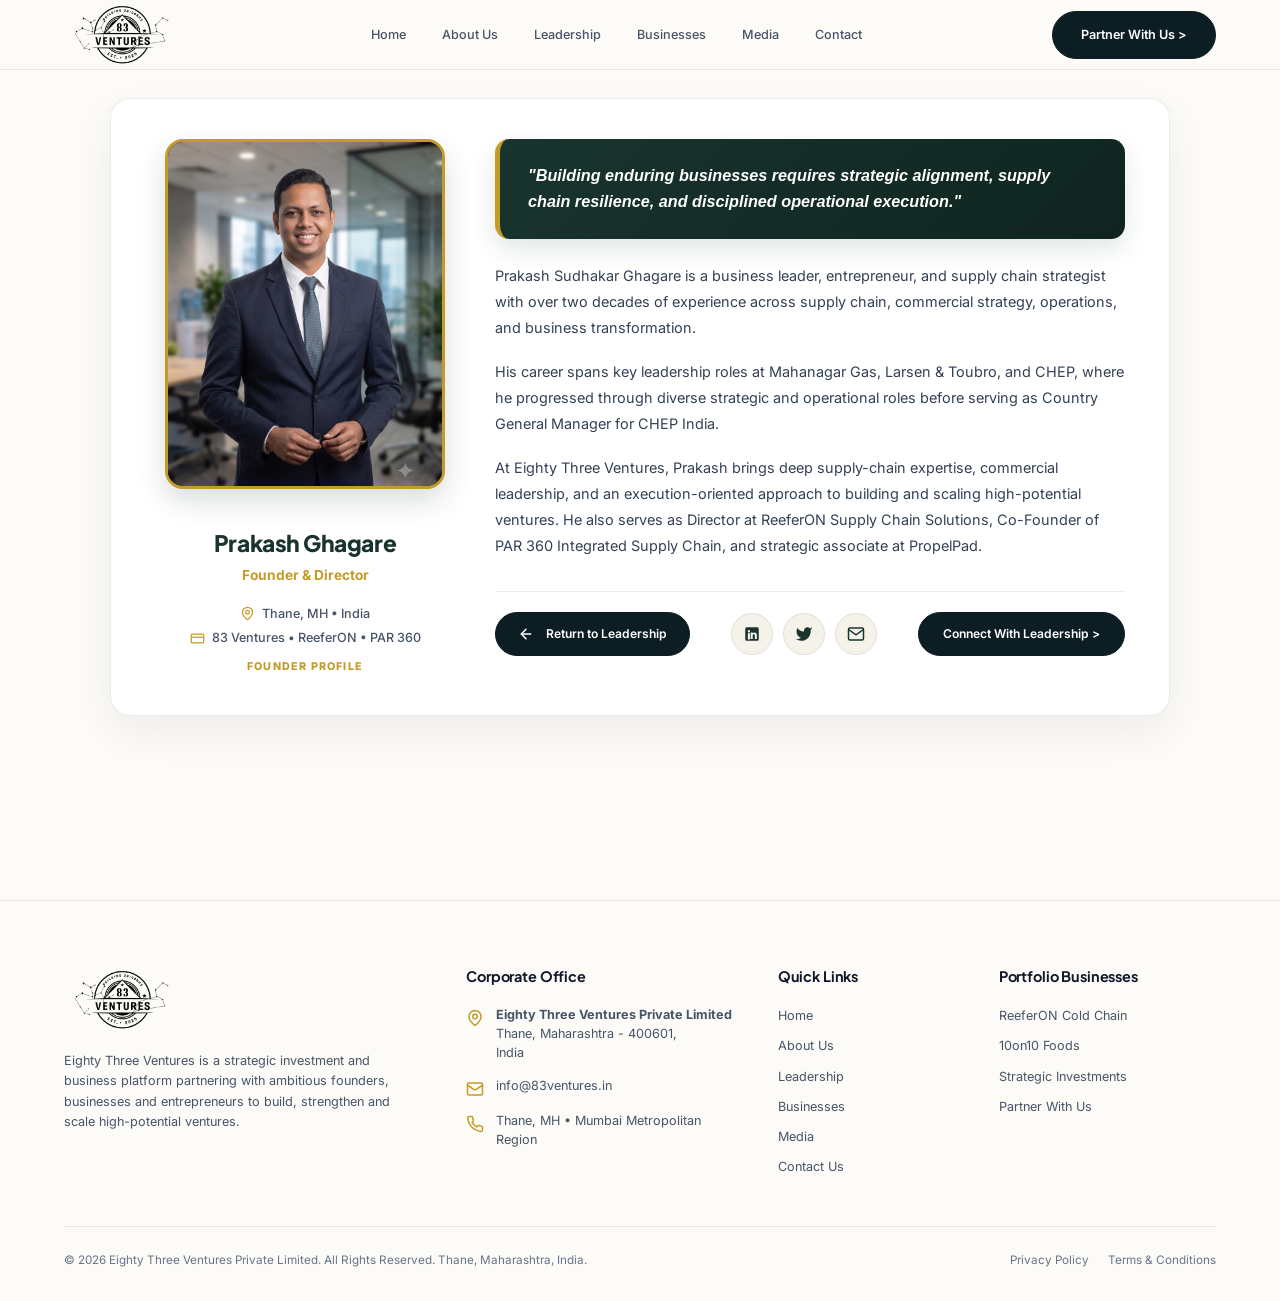
==== commit 3a6eebfe: "your commit message" ====
--- a/profile.html
+++ b/profile.html
@@ -4,380 +4,20 @@
 <head>
   <meta charset="UTF-8">
   <meta name="viewport" content="width=device-width, initial-scale=1.0">
-  <title>The Executive Gazette | Leadership Profile</title>
-  <meta name="description" content="Official Executive Newspaper Profile for Eighty Three Ventures Leadership.">
+  <title>Leadership Profile | Eighty Three Ventures</title>
+  <meta name="description"
+    content="Official Executive Profile & Leadership Feature for Eighty Three Ventures Strategic Investment Platform.">
 
   <!-- Favicon -->
   <link rel="icon" href="assets/83 logo (4).png">
 
-  <!-- Google Fonts for Newspaper Print Aesthetic -->
+  <!-- Google Fonts & Stylesheet -->
   <link rel="preconnect" href="https://fonts.googleapis.com">
   <link rel="preconnect" href="https://fonts.gstatic.com" crossorigin>
   <link
-    href="https://fonts.googleapis.com/css2?family=Playfair+Display:ital,wght@0,500;0,700;0,900;1,400;1,700&family=Cinzel:wght@600;800;900&family=Inter:wght@400;500;600;700&display=swap"
+    href="https://fonts.googleapis.com/css2?family=Inter:wght@300;400;500;600;700&family=Plus+Jakarta+Sans:wght@500;600;700;800&display=swap"
     rel="stylesheet">
   <link rel="stylesheet" href="css/styles.css">
-
-  <style>
-    :root {
-      --news-bg: #FDFBF7;
-      --news-ink: #111111;
-      --news-muted: #333333;
-      --news-subtle: #666666;
-      --news-border: #111111;
-      --news-accent: #0C1E23;
-    }
-
-    body {
-      background-color: var(--bg-light-main);
-      color: var(--news-ink);
-    }
-
-    .newspaper-page-wrapper {
-      padding-top: calc(var(--nav-height) + 20px);
-      padding-bottom: 80px;
-    }
-
-    .back-btn-newspaper {
-      display: inline-flex;
-      align-items: center;
-      gap: 8px;
-      font-family: var(--font-body);
-      font-size: 0.85rem;
-      font-weight: 700;
-      letter-spacing: 1px;
-      text-transform: uppercase;
-      color: var(--news-ink);
-      text-decoration: none;
-      margin-bottom: 24px;
-      border-bottom: 2px solid var(--news-ink);
-      padding-bottom: 4px;
-      transition: opacity 0.2s ease;
-    }
-
-    .back-btn-newspaper:hover {
-      opacity: 0.7;
-    }
-
-    /* Newspaper Outer Paper Box */
-    .newspaper-container {
-      background: var(--bg-light-main);
-      border: 1px solid rgba(0, 0, 0, 0.15);
-      box-shadow: 0 12px 36px rgba(0, 0, 0, 0.04);
-      padding: 40px 48px;
-      position: relative;
-    }
-
-    /* Masthead Header */
-    .newspaper-masthead {
-      text-align: center;
-      border-bottom: 3px double var(--news-border);
-      padding-bottom: 20px;
-      margin-bottom: 24px;
-    }
-
-    .masthead-subtag {
-      font-family: 'Cinzel', serif;
-      font-size: 0.85rem;
-      font-weight: 800;
-      letter-spacing: 4px;
-      text-transform: uppercase;
-      color: var(--news-subtle);
-      margin-bottom: 8px;
-    }
-
-    .masthead-title {
-      font-family: 'Cinzel', 'Playfair Display', serif;
-      font-size: clamp(2.2rem, 5.5vw, 4.2rem);
-      font-weight: 900;
-      letter-spacing: 3px;
-      text-transform: uppercase;
-      color: var(--news-ink);
-      line-height: 1.05;
-      margin-bottom: 12px;
-    }
-
-    .masthead-meta-bar {
-      border-top: 1px solid var(--news-border);
-      border-bottom: 1px solid var(--news-border);
-      padding: 6px 0;
-      display: flex;
-      align-items: center;
-      justify-content: space-between;
-      font-family: 'Playfair Display', serif;
-      font-size: 0.82rem;
-      font-style: italic;
-      color: var(--news-muted);
-    }
-
-    /* Main Editorial Headline */
-    .newspaper-headline-block {
-      text-align: center;
-      margin: 32px 0 40px;
-      padding-bottom: 28px;
-      border-bottom: 1px solid var(--news-border);
-    }
-
-    .editorial-kicker {
-      font-family: var(--font-body);
-      font-size: 0.78rem;
-      font-weight: 800;
-      letter-spacing: 2px;
-      text-transform: uppercase;
-      color: #0C1E23;
-      background: #F1F5F9;
-      display: inline-block;
-      padding: 4px 14px;
-      border: 1px solid #111111;
-      margin-bottom: 14px;
-    }
-
-    .editorial-main-title {
-      font-family: 'Playfair Display', serif;
-      font-size: clamp(2rem, 4vw, 3.2rem);
-      font-weight: 900;
-      line-height: 1.15;
-      color: var(--news-ink);
-      margin-bottom: 16px;
-    }
-
-    .editorial-subhead {
-      font-family: 'Playfair Display', serif;
-      font-size: 1.2rem;
-      font-style: italic;
-      color: #444444;
-      max-width: 860px;
-      margin: 0 auto 20px;
-      line-height: 1.5;
-    }
-
-    .byline-bar {
-      font-family: var(--font-body);
-      font-size: 0.8rem;
-      font-weight: 700;
-      letter-spacing: 1px;
-      text-transform: uppercase;
-      color: var(--news-subtle);
-    }
-
-    /* 2-Column Newspaper Article Grid */
-    .newspaper-article-grid {
-      display: grid;
-      grid-template-columns: 2fr 1fr;
-      gap: 48px;
-    }
-
-    /* Newspaper Drop Cap & Body Text */
-    .drop-cap::first-letter {
-      float: left;
-      font-family: 'Playfair Display', serif;
-      font-size: 4.2rem;
-      line-height: 0.78;
-      font-weight: 900;
-      margin-right: 12px;
-      margin-top: 4px;
-      color: var(--news-ink);
-    }
-
-    .news-paragraph {
-      font-family: 'Playfair Display', Georgia, serif;
-      font-size: 1.05rem;
-      line-height: 1.8;
-      color: #1A1A1A;
-      margin-bottom: 24px;
-      text-align: justify;
-    }
-
-    /* Newspaper Pull Quote */
-    .newspaper-pullquote {
-      border-top: 2px solid var(--news-border);
-      border-bottom: 2px solid var(--news-border);
-      padding: 24px 16px;
-      margin: 36px 0;
-      text-align: center;
-    }
-
-    .pullquote-text {
-      font-family: 'Playfair Display', serif;
-      font-size: 1.45rem;
-      font-style: italic;
-      font-weight: 700;
-      color: #000000;
-      line-height: 1.45;
-    }
-
-    .pullquote-author {
-      font-family: var(--font-body);
-      font-size: 0.82rem;
-      font-weight: 800;
-      letter-spacing: 1.5px;
-      text-transform: uppercase;
-      color: var(--news-subtle);
-      margin-top: 12px;
-    }
-
-    /* Section Subheadings in Article */
-    .news-section-heading {
-      font-family: 'Cinzel', serif;
-      font-size: 1.25rem;
-      font-weight: 800;
-      text-transform: uppercase;
-      letter-spacing: 1px;
-      color: var(--news-ink);
-      border-bottom: 2px solid var(--news-border);
-      padding-bottom: 6px;
-      margin: 40px 0 20px;
-    }
-
-    /* Right Sidebar Photo Box & Social Directory */
-    .newspaper-sidebar {
-      border-left: 1px solid var(--news-border);
-      padding-left: 40px;
-    }
-
-    .press-photo-card {
-      border: 1px solid var(--news-border);
-      padding: 12px;
-      background: #FFFFFF;
-      margin-bottom: 32px;
-    }
-
-    .press-photo-img {
-      width: 100%;
-      height: 340px;
-      object-fit: cover;
-      object-position: center top;
-      filter: contrast(105%);
-      border: 1px solid rgba(0, 0, 0, 0.15);
-      margin-bottom: 12px;
-    }
-
-    .press-photo-caption {
-      font-family: 'Playfair Display', serif;
-      font-size: 0.85rem;
-      font-style: italic;
-      color: var(--news-muted);
-      line-height: 1.4;
-      text-align: center;
-    }
-
-    /* Executive Directory Box */
-    .executive-directory-box {
-      border: 2px solid var(--news-border);
-      padding: 24px 20px;
-      background: var(--bg-light-main);
-      margin-bottom: 32px;
-    }
-
-    .directory-box-title {
-      font-family: 'Cinzel', serif;
-      font-size: 0.95rem;
-      font-weight: 900;
-      text-transform: uppercase;
-      letter-spacing: 1.5px;
-      text-align: center;
-      border-bottom: 1px solid var(--news-border);
-      padding-bottom: 10px;
-      margin-bottom: 20px;
-    }
-
-    .social-press-list {
-      list-style: none;
-      display: flex;
-      flex-direction: column;
-      gap: 14px;
-    }
-
-    .social-press-item a {
-      display: flex;
-      align-items: center;
-      gap: 12px;
-      font-family: var(--font-body);
-      font-size: 0.9rem;
-      font-weight: 700;
-      color: var(--news-ink);
-      text-decoration: none;
-      padding: 10px 14px;
-      border: 1px solid var(--news-border);
-      background: #FFFFFF;
-      transition: all 0.2s ease;
-    }
-
-    .social-press-item a:hover {
-      background: #0C1E23;
-      color: #FFFFFF;
-    }
-
-    .social-press-item a:hover svg {
-      stroke: #FFFFFF;
-      fill: #FFFFFF;
-    }
-
-    .social-press-item.linkedin a:hover {
-      background: #0A66C2;
-      border-color: #0A66C2;
-    }
-
-    .social-press-item.twitter a:hover {
-      background: #000000;
-      border-color: #000000;
-    }
-
-    .social-press-item.email a:hover {
-      background: #EA4335;
-      border-color: #EA4335;
-    }
-
-    /* Key Expertise Tags Newspaper */
-    .news-tags-list {
-      display: flex;
-      flex-wrap: wrap;
-      gap: 8px;
-      margin-top: 16px;
-    }
-
-    .news-tag {
-      font-family: var(--font-body);
-      font-size: 0.78rem;
-      font-weight: 700;
-      letter-spacing: 0.5px;
-      text-transform: uppercase;
-      padding: 6px 12px;
-      border: 1px solid var(--news-border);
-      background: #FFFFFF;
-    }
-
-    /* Editorial Footer Stamp */
-    .editorial-stamp {
-      text-align: center;
-      padding-top: 24px;
-      border-top: 3px double var(--news-border);
-      margin-top: 48px;
-      font-family: 'Cinzel', serif;
-      font-size: 0.85rem;
-      font-weight: 800;
-      letter-spacing: 2px;
-      text-transform: uppercase;
-    }
-
-    @media (max-width: 992px) {
-      .newspaper-container {
-        padding: 24px 20px;
-      }
-
-      .newspaper-article-grid {
-        grid-template-columns: 1fr;
-        gap: 36px;
-      }
-
-      .newspaper-sidebar {
-        border-left: none;
-        border-top: 1px solid var(--news-border);
-        padding-left: 0;
-        padding-top: 36px;
-      }
-    }
-  </style>
 </head>
 
 <body>
@@ -393,7 +33,6 @@
         <ul class="nav-menu" id="navMenu">
           <li><a href="index.html#home" class="nav-link" data-text="Home"><span>Home</span></a></li>
           <li><a href="index.html#about" class="nav-link" data-text="About Us"><span>About Us</span></a></li>
-          <li><a href="index.html#what-we-do" class="nav-link" data-text="What We Do"><span>What We Do</span></a></li>
           <li><a href="index.html#leadership" class="nav-link active" data-text="Leadership"><span>Leadership</span></a>
           </li>
           <li><a href="index.html#portfolio" class="nav-link" data-text="Businesses"><span>Businesses</span></a></li>
@@ -412,258 +51,273 @@
   </header>
   <div class="nav-overlay" id="navOverlay"></div>
 
-  <!-- Newspaper Main Page Body -->
-  <main class="newspaper-page-wrapper">
+  <!-- Clean Executive Profile Main -->
+  <main class="simple-profile-wrapper">
     <div class="container">
 
-      <a href="index.html#leadership" class="back-btn-newspaper">
-        ← Return to Main Edition (Leadership Index)
-      </a>
-
-      <div class="newspaper-container">
-
-        <!-- Newspaper Masthead -->
-        <header class="newspaper-masthead">
-          <div class="masthead-subtag">Eighty Three Ventures • Leadership Gazette</div>
-          <h1 class="masthead-title">The Executive Profile</h1>
-
-          <div class="masthead-meta-bar">
-            <span>SPECIAL LEADERSHIP EDITION</span>
-            <span>THANE, MH • MUMBAI REGION</span>
-            <span>VOL. LXXXIII</span>
-            <span id="pubDate">SEPTEMBER 2026</span>
-          </div>
-        </header>
-
-        <!-- Main Headline Banner -->
-        <div class="newspaper-headline-block">
-          <div class="editorial-kicker">VERIFIED DIRECTOR FEATURE</div>
-          <h2 class="editorial-main-title" id="profileName">PRAKASH GHAGARE</h2>
-          <p class="editorial-subhead" id="profileHeadline">
-            "Capitalized for Vision. Engineered for Scale — Leading strategic investments and operational building
-            across high-potential Indian enterprise sectors."
-          </p>
-          <div class="byline-bar" id="profileRole">
-            OFFICIAL PROFILE | FOUNDER &amp; DIRECTOR | EIGHTY THREE VENTURES
-          </div>
-        </div>
-
-        <!-- Article Content Grid -->
-        <div class="newspaper-article-grid">
-
-          <!-- Left Column: Main Press Article -->
-          <div>
-            <p class="news-paragraph drop-cap" id="profilePara1">
-              As Founder and Director of Eighty Three Ventures, Prakash Ghagare leads strategic investment initiatives,
-              corporate governance, and ecosystem growth for portfolio ventures. With over 15 years of active business
-              building experience, he partners with ambitious founders to solve complex operational challenges and scale
-              sustainable businesses.
-            </p>
-
-            <p class="news-paragraph" id="profilePara2">
-              Prior to founding Eighty Three Ventures, Prakash held key executive leadership roles across logistics,
-              supply-chain technology platforms, and early-stage enterprise ventures, driving multi-million rupee
-              revenue growth and expanding operating networks across India.
-            </p>
-
-            <!-- Pull Quote Box -->
-            <div class="newspaper-pullquote">
-              <div class="pullquote-text" id="profileQuote">
-                "Great businesses are created when strong ideas are supported by the right people, the right strategy
-                and disciplined execution."
-              </div>
-              <div class="pullquote-author" id="quoteAuthor">— Prakash Ghagare, Director</div>
+      <!-- Clean Profile Main Card -->
+      <article class="simple-profile-card">
+        <div class="simple-profile-grid">
+          
+          <!-- Left Column: Elegant Portrait Image & Executive Details Below Image -->
+          <div class="simple-profile-img-col">
+            <div class="simple-img-frame">
+              <img id="profileImage" src="assets/prakash_ghagare_ai_img.png" alt="Executive Portrait" class="simple-profile-img">
             </div>
 
-            <h3 class="news-section-heading">Strategic Investment &amp; Governance</h3>
-            <p class="news-paragraph" id="profilePara3">
-              His approach to strategic investment combines long-term patient capital with hands-on operational
-              enablement. Under his stewardship, Eighty Three Ventures has built and backed disruptive ventures across
-              cold-chain logistics (ReeferON) and consumer staples (10on10 Foods).
-            </p>
-
-            <h3 class="news-section-heading">Core Domains of Expertise</h3>
-            <div class="news-tags-list" id="profileTags">
-              <span class="news-tag">Corporate Strategy</span>
-              <span class="news-tag">Venture Capital</span>
-              <span class="news-tag">Supply Chain &amp; Logistics</span>
-              <span class="news-tag">Operational Governance</span>
-              <span class="news-tag">0-to-1 Platform Scaling</span>
+            <div class="simple-img-meta-box">
+              <h1 class="simple-profile-name" id="profileName">Prakash Ghagare</h1>
+              <div class="simple-profile-role" id="profileRole">Founder &amp; Director</div>
+              
+              <div class="simple-text-meta-list">
+                <div class="simple-meta-item">
+                  <svg width="15" height="15" viewBox="0 0 24 24" fill="none" stroke="currentColor" stroke-width="2">
+                    <path d="M20 10c0 6-8 12-8 12s-8-6-8-12a8 8 0 0 1 16 0Z"/>
+                    <circle cx="12" cy="10" r="3"/>
+                  </svg> 
+                  <span id="profileLocation">Thane, MH • India</span>
+                </div>
+                <div class="simple-meta-item">
+                  <svg width="15" height="15" viewBox="0 0 24 24" fill="none" stroke="currentColor" stroke-width="2">
+                    <rect width="20" height="14" x="2" y="5" rx="2"/>
+                    <line x1="2" x2="22" y1="10" y2="10"/>
+                  </svg> 
+                  <span id="profileAffiliations">83 Ventures • ReeferON • PAR 360</span>
+                </div>
+                <div class="simple-meta-badge-text" id="profileBadge">FOUNDER PROFILE</div>
+              </div>
             </div>
           </div>
 
-          <!-- Right Column: Press Photo & Verified Social Directory -->
-          <aside class="newspaper-sidebar">
-
-            <!-- Press Photo Box -->
-            <div class="press-photo-card">
-              <img id="profileImage" src="assets/prakash_ghagare_ai_img.png" alt="Director Press Portrait"
-                class="press-photo-img">
-              <div class="press-photo-caption" id="photoCaption">
-                Prakash Ghagare, Founder &amp; Director at Eighty Three Ventures Headquarters.
-              </div>
+          <!-- Right Column: Profile Story & Actions -->
+          <div class="simple-profile-content-col">
+            <!-- Quote Banner -->
+            <blockquote class="simple-quote-box">
+              <p class="simple-quote-text" id="profileQuote">"Building enduring businesses requires strategic alignment, supply chain resilience, and disciplined operational execution."</p>
+            </blockquote>
+
+            <!-- Biography Paragraphs -->
+            <div class="simple-bio-body">
+              <p class="simple-bio-p" id="profilePara1"></p>
+              <p class="simple-bio-p" id="profilePara2"></p>
+              <p class="simple-bio-p" id="profilePara3"></p>
             </div>
 
-            <!-- Verified Social Directory Box -->
-            <div class="newspaper-sidebar-widget">
-              <div class="widget-header">OFFICIAL DIRECTORY</div>
-              <ul class="social-press-list">
-
-                <li class="social-press-item">
-                  <a href="https://linkedin.com/in/prakashghagare" id="linkLinkedin" target="_blank"
-                    rel="noopener noreferrer">
-                    <svg width="18" height="18" viewBox="0 0 24 24" fill="#0A66C2">
-                      <path
-                        d="M19 3a2 2 0 0 1 2 2v14a2 2 0 0 1-2 2H5a2 2 0 0 1-2-2V5a2 2 0 0 1 2-2h14m-.5 15.5v-5.3a3.26 3.26 0 0 0-3.26-3.26c-.85 0-1.84.52-2.28 1.3v-1.11h-2.79v8.37h2.79v-4.93c0-.77.62-1.4 1.39-1.4a1.4 1.4 0 0 1 1.4 1.4v4.93h2.75M6.46 10.9v8.37H9.25V10.9H6.46M7.86 6.78a1.6 1.6 0 1 0 1.6 1.6 1.6 1.6 0 0 0-1.6-1.6Z" />
-                    </svg>
-                    <span>LinkedIn Executive Desk</span>
-                  </a>
-                </li>
-
-                <li class="social-press-item">
-                  <a href="https://twitter.com/prakashghagare" id="linkTwitter" target="_blank"
-                    rel="noopener noreferrer">
-                    <svg width="18" height="18" viewBox="0 0 24 24" fill="#1DA1F2">
-                      <path
-                        d="M23 3a10.9 10.9 0 0 1-3.14 1.53 4.48 4.48 0 0 0-7.86 3v1A10.66 10.66 0 0 1 3 4s-4 9 5 13a11.64 11.64 0 0 1-7 2c9 5 20 0 20-11.5a4.5 4.5 0 0 0-.08-.83A7.72 7.72 0 0 0 23 3z" />
-                    </svg>
-                    <span>Twitter / X Updates</span>
-                  </a>
-                </li>
-
-                <li class="social-press-item">
-                  <a href="mailto:prakash@83ventures.in" id="linkEmail">
-                    <svg width="18" height="18" viewBox="0 0 24 24" fill="none" stroke="#0C1E23" stroke-width="2"
-                      stroke-linecap="round" stroke-linejoin="round">
-                      <path d="M4 4h16c1.1 0 2 .9 2 2v12c0 1.1-.9 2-2 2H4c-1.1 0-2-.9-2-2V6c0-1.1.9-2 2-2z" />
-                      <polyline points="22,6 12,13 2,6" />
-                    </svg>
-                    <span>Direct Email Desk</span>
-                  </a>
-                </li>
-
-                <li class="social-press-item">
-                  <a href="index.html#contact" id="linkWebsite">
-                    <svg width="18" height="18" viewBox="0 0 24 24" fill="none" stroke="#0C1E23" stroke-width="2"
-                      stroke-linecap="round" stroke-linejoin="round">
-                      <circle cx="12" cy="12" r="10" />
-                      <line x1="2" y1="12" x2="22" y2="12" />
-                      <path
-                        d="M12 2a15.3 15.3 0 0 1 4 10 15.3 15.3 0 0 1-4 10 15.3 15.3 0 0 1-4-10 15.3 15.3 0 0 1 4-10z" />
-                    </svg>
-                    <span>Corporate Desk</span>
-                  </a>
-                </li>
-
-              </ul>
-            </div>
-
-            <!-- Direct Contact Box -->
-            <div style="border: 1px solid var(--news-border); padding: 20px; text-align: center; background: #FFFFFF;">
-              <div
-                style="font-family: 'Cinzel', serif; font-size: 0.88rem; font-weight: 800; text-transform: uppercase; margin-bottom: 8px;">
-                Pitch &amp; Executive Desk</div>
-              <p
-                style="font-family: 'Playfair Display', serif; font-size: 0.88rem; font-style: italic; color: #555555; margin-bottom: 16px;">
-                Direct inquiries for co-investments, business scaling, or advisory meetings.
-              </p>
-              <a href="mailto:info@83ventures.in" class="btn btn-navy" style="width: 100%;">
-                <span class="btn-text" data-text="Send Direct Inquiry >"><span>Send Direct Inquiry &gt;</span></span>
+            <!-- Actions Footer (After Profile Details) -->
+            <div class="simple-actions-footer">
+              <a href="index.html#leadership" class="btn btn-navy" style="padding: 10px 22px; font-size: 0.88rem;">
+                <svg width="16" height="16" viewBox="0 0 24 24" fill="none" stroke="currentColor" stroke-width="2.2" stroke-linecap="round" stroke-linejoin="round" style="margin-right: 2px;">
+                  <line x1="19" y1="12" x2="5" y2="12"></line>
+                  <polyline points="12 19 5 12 12 5"></polyline>
+                </svg>
+                <span class="btn-text" data-text="Return to Leadership"><span>Return to Leadership</span></span>
+              </a>
+
+              <div class="simple-social-links">
+                <a href="#" id="linkLinkedin" target="_blank" rel="noopener noreferrer" class="simple-social-icon linkedin" title="LinkedIn Profile" data-tooltip="LinkedIn">
+                  <svg width="18" height="18" viewBox="0 0 24 24" fill="currentColor"><path d="M19 3a2 2 0 0 1 2 2v14a2 2 0 0 1-2 2H5a2 2 0 0 1-2-2V5a2 2 0 0 1 2-2h14m-.5 15.5v-5.3a3.26 3.26 0 0 0-3.26-3.26c-.85 0-1.84.52-2.28 1.3v-1.11h-2.79v8.37h2.79v-4.93c0-.77.62-1.4 1.39-1.4a1.4 1.4 0 0 1 1.4 1.4v4.93h2.75M6.46 10.9v8.37H9.25V10.9H6.46M7.86 6.78a1.6 1.6 0 1 0 1.6 1.6 1.6 1.6 0 0 0-1.6-1.6Z"/></svg>
+                </a>
+                <a href="#" id="linkTwitter" target="_blank" rel="noopener noreferrer" class="simple-social-icon twitter" title="Twitter / X" data-tooltip="Twitter / X">
+                  <svg width="18" height="18" viewBox="0 0 24 24" fill="currentColor"><path d="M23 3a10.9 10.9 0 0 1-3.14 1.53 4.48 4.48 0 0 0-7.86 3v1A10.66 10.66 0 0 1 3 4s-4 9 5 13a11.64 11.64 0 0 1-7 2c9 5 20 0 20-11.5a4.5 4.5 0 0 0-.08-.83A7.72 7.72 0 0 0 23 3z"/></svg>
+                </a>
+                <a href="#" id="linkEmail" class="simple-social-icon email" title="Direct Email" data-tooltip="Direct Email">
+                  <svg width="18" height="18" viewBox="0 0 24 24" fill="none" stroke="currentColor" stroke-width="2"><path d="M4 4h16c1.1 0 2 .9 2 2v12c0 1.1-.9 2-2 2H4c-1.1 0-2-.9-2-2V6c0-1.1.9-2 2-2z"/><polyline points="22,6 12,13 2,6"/></svg>
+                </a>
+              </div>
+
+              <a href="index.html#contact" class="btn btn-navy" style="padding: 10px 24px; font-size: 0.88rem;">
+                <span class="btn-text" data-text="Connect With Leadership >"><span>Connect With Leadership &gt;</span></span>
               </a>
             </div>
 
-          </aside>
-
-        </div>
-
-        <!-- Editorial Footer Stamp -->
-        <footer class="editorial-stamp">
-          © 2026 EIGHTY THREE VENTURES PRIVATE LIMITED • ALL RIGHTS RESERVED • OFFICIAL GAZETTE EDITION
-        </footer>
-
-      </div>
+          </div>
+        </div>
+      </article>
 
     </div>
   </main>
 
+  <!-- Main Corporate Footer -->
+  <footer class="footer">
+    <div class="container">
+      <div class="footer-grid">
+        <!-- Col 1: Brand Info -->
+        <div>
+          <a href="index.html#home" class="brand-logo">
+            <img src="assets/83 logo (4).png" alt="Eighty Three Ventures" class="brand-logo-img">
+          </a>
+          <p class="footer-brand-desc">
+            Eighty Three Ventures is a strategic investment and business platform partnering with ambitious founders,
+            businesses and entrepreneurs to build, strengthen and scale high-potential ventures.
+          </p>
+        </div>
+
+        <!-- Col 2: Corporate Address & Contact -->
+        <div>
+          <h4 class="footer-col-title">Corporate Office</h4>
+          <ul class="footer-address-list">
+            <li class="footer-address-item">
+              <svg class="footer-address-icon" width="18" height="18" viewBox="0 0 24 24" fill="none"
+                stroke="currentColor" stroke-width="2" stroke-linecap="round" stroke-linejoin="round">
+                <path d="M20 10c0 6-8 12-8 12s-8-6-8-12a8 8 0 0 1 16 0Z" />
+                <circle cx="12" cy="10" r="3" />
+              </svg>
+              <div>
+                <strong>Eighty Three Ventures Private Limited</strong><br>
+                Thane, Maharashtra - 400601,<br>India
+              </div>
+            </li>
+            <li class="footer-address-item">
+              <svg class="footer-address-icon" width="18" height="18" viewBox="0 0 24 24" fill="none"
+                stroke="currentColor" stroke-width="2" stroke-linecap="round" stroke-linejoin="round">
+                <rect width="20" height="16" x="2" y="4" rx="2" />
+                <path d="m22 7-8.97 5.7a1.94 1.94 0 0 1-2.06 0L2 7" />
+              </svg>
+              <div>
+                <a href="mailto:info@83ventures.in" style="color: inherit;">info@83ventures.in</a>
+              </div>
+            </li>
+            <li class="footer-address-item">
+              <svg class="footer-address-icon" width="18" height="18" viewBox="0 0 24 24" fill="none"
+                stroke="currentColor" stroke-width="2" stroke-linecap="round" stroke-linejoin="round">
+                <path
+                  d="M22 16.92v3a2 2 0 0 1-2.18 2 19.79 19.79 0 0 1-8.63-3.07 19.5 19.5 0 0 1-6-6 19.79 19.79 0 0 1-3.07-8.67A2 2 0 0 1 4.11 2h3a2 2 0 0 1 2 1.72 12.84 12.84 0 0 0 .7 2.81 2 2 0 0 1-.45 2.11L8.09 9.91a16 16 0 0 0 6 6l1.27-1.27a2 2 0 0 1 2.11-.45 12.84 12.84 0 0 0 2.81.7A2 2 0 0 1 22 16.92z" />
+              </svg>
+              <div>
+                Thane, MH • Mumbai Metropolitan Region
+              </div>
+            </li>
+          </ul>
+        </div>
+
+        <!-- Col 3: Navigation Links -->
+        <div>
+          <h4 class="footer-col-title">Quick Links</h4>
+          <ul class="footer-links-list">
+            <li><a href="index.html#home">Home</a></li>
+            <li><a href="index.html#about">About Us</a></li>
+            <li><a href="index.html#leadership">Leadership</a></li>
+            <li><a href="index.html#portfolio">Businesses</a></li>
+            <li><a href="index.html#media">Media</a></li>
+            <li><a href="index.html#contact">Contact Us</a></li>
+          </ul>
+        </div>
+
+        <!-- Col 4: Business Ecosystem -->
+        <div>
+          <h4 class="footer-col-title">Portfolio Businesses</h4>
+          <ul class="footer-links-list">
+            <li><a href="https://reeferon.com/" target="_blank" rel="noopener noreferrer">ReeferON Cold Chain</a></li>
+            <li><a
+                href="https://retail.economictimes.indiatimes.com/news/food-entertainment/grocery/10on10-foods-raises-rs-2-crore-pre-seed-to-rebuild-indias-staples-market-with-fresh-stone-ground-flours/129068571"
+                target="_blank" rel="noopener noreferrer">10on10 Foods</a></li>
+            <li><a href="index.html#contact">Strategic Investments</a></li>
+            <li><a href="index.html#contact">Partner With Us</a></li>
+          </ul>
+        </div>
+      </div>
+
+      <div class="footer-bottom-line">
+        <div>© 2026 Eighty Three Ventures Private Limited. All Rights Reserved. Thane, Maharashtra, India.</div>
+        <div>
+          <a href="#" style="color: var(--text-subtle); margin-right: 16px;">Privacy Policy</a>
+          <a href="#" style="color: var(--text-subtle);">Terms & Conditions</a>
+        </div>
+      </div>
+    </div>
+  </footer>
+
   <script src="js/main.js"></script>
   <script>
-    // Newspaper Profile Data Hydration Script
+    // Simple Executive Profiles Dataset & Dynamic Hydration Engine
     const profiles = {
       'abhilash-amula': {
-        name: 'ABHILASH AMULA',
-        role: 'OFFICIAL PROFILE | DIRECTOR | EIGHTY THREE VENTURES',
+        name: 'Abhilash Amula',
+        role: 'Founder & CEO (ReeferON) • Director',
+        badge: 'EXECUTIVE FEATURE',
+        location: 'Thane, MH • India',
+        affiliations: 'ReeferON • PAR 360',
         image: 'assets/abhilash_amula_ai_img.png',
-        headline: '"Building Scalable, Technology-Enabled Supply Chain Ecosystems & High-Performance Teams Across India."',
+        headline: 'Building Scalable, Technology-Enabled Supply Chain Ecosystems & High-Performance Teams Across India.',
         para1: 'Abhilash Raju Amula is a supply-chain entrepreneur and business leader with nearly two decades of experience across integrated supply chain, logistics, operations, business development and network transformation.',
         para2: 'He is the Founder and CEO of ReeferON Supply Chain Solutions, where he focuses on building an integrated food supply-chain platform combining cold storage, dry warehousing, transportation, technology and operational execution. Before building ReeferON, Abhilash held leadership roles across DHL, DP World, Reliance, CHEP, Radhakrishna Foodland, Rivigo and Danisco.',
         para3: 'Abhilash is also a Co-Founder of PAR 360 Integrated Supply Chain alongside Prakash Ghagare. At Eighty Three Ventures, Abhilash brings entrepreneurial leadership, deep supply-chain expertise and an execution-focused mindset to building and scaling high-potential ventures.',
         quote: '"Simplifying complex supply chains through integrated strategy, technology enablement, and precision execution."',
-        caption: 'Abhilash Amula, Director at Eighty Three Ventures & Founder CEO of ReeferON.',
-        tags: ['Supply Chain Strategy', 'ReeferON Founder & CEO', 'Cold Chain & Logistics', 'PAR 360 Co-Founder', 'Network Design', 'P&L Management'],
         linkedin: 'https://linkedin.com/in/abhilashamula',
         twitter: 'https://twitter.com/abhilashamula',
-        email: 'mailto:abhilash@83ventures.in'
+        email: 'mailto:abhilash@83ventures.in',
+        kpis: [
+          { num: '18+ Yrs', lbl: 'Logistics Leadership' },
+          { num: '7+ MNCs', lbl: 'Enterprises Led' },
+          { num: 'ReeferON', lbl: 'Cold Chain Founded' },
+          { num: 'National', lbl: 'Fleet Reach' }
+        ]
       },
       'prakash-ghagare': {
-        name: 'PRAKASH GHAGARE',
-        role: 'OFFICIAL PROFILE | FOUNDER & DIRECTOR | EIGHTY THREE VENTURES',
+        name: 'Prakash Ghagare',
+        role: 'Founder & Director',
+        badge: 'FOUNDER PROFILE',
+        location: 'Thane, MH • India',
+        affiliations: '83 Ventures • ReeferON • PAR 360',
         image: 'assets/prakash_ghagare_ai_img.png',
-        headline: '"Supply Chain Transformation, Strategic Business Growth & Operational Excellence — Leading venture building across high-impact enterprise ecosystems."',
+        headline: 'Supply Chain Transformation, Strategic Business Growth & Operational Excellence — Leading venture building across high-impact enterprise ecosystems.',
         para1: 'Prakash Sudhakar Ghagare is a business leader, entrepreneur, and supply chain strategist with over two decades of experience across supply chain, commercial strategy, operations, and business transformation.',
         para2: 'His career spans key leadership roles at Mahanagar Gas, Larsen & Toubro, and CHEP, where he progressed through diverse strategic and operational roles before serving as Country General Manager for CHEP India.',
         para3: 'At Eighty Three Ventures, Prakash brings deep supply-chain expertise, commercial leadership, and an execution-oriented approach to building and scaling high-potential ventures. He also serves as Director at ReeferON Supply Chain Solutions, Co-Founder of PAR 360 Integrated Supply Chain, and strategic associate at PropelPad.',
         quote: '"Building enduring businesses requires strategic alignment, supply chain resilience, and disciplined operational execution."',
-        caption: 'Prakash Ghagare, Founder & Director at Eighty Three Ventures Headquarters.',
-        tags: ['Supply Chain Transformation', 'Commercial Strategy', 'Operational Excellence', 'Former Country GM (CHEP India)', 'Venture Building', 'SPJIMR Alumnus'],
         linkedin: 'https://linkedin.com/in/prakashghagare',
         twitter: 'https://twitter.com/prakashghagare',
-        email: 'mailto:prakash@83ventures.in'
-      },
-      'rahul-sharma': {
-        name: 'PRAKASH GHAGARE',
-        role: 'OFFICIAL PROFILE | FOUNDER & DIRECTOR | EIGHTY THREE VENTURES',
-        image: 'assets/prakash_ghagare_ai_img.png',
-        headline: '"Supply Chain Transformation, Strategic Business Growth & Operational Excellence — Leading venture building across high-impact enterprise ecosystems."',
-        para1: 'Prakash Sudhakar Ghagare is a business leader, entrepreneur, and supply chain strategist with over two decades of experience across supply chain, commercial strategy, operations, and business transformation.',
-        para2: 'His career spans key leadership roles at Mahanagar Gas, Larsen & Toubro, and CHEP, where he progressed through diverse strategic and operational roles before serving as Country General Manager for CHEP India.',
-        para3: 'At Eighty Three Ventures, Prakash brings deep supply-chain expertise, commercial leadership, and an execution-oriented approach to building and scaling high-potential ventures. He also serves as Director at ReeferON Supply Chain Solutions, Co-Founder of PAR 360 Integrated Supply Chain, and strategic associate at PropelPad.',
-        quote: '"Building enduring businesses requires strategic alignment, supply chain resilience, and disciplined operational execution."',
-        caption: 'Prakash Ghagare, Founder & Director at Eighty Three Ventures Headquarters.',
-        tags: ['Supply Chain Transformation', 'Commercial Strategy', 'Operational Excellence', 'Former Country GM (CHEP India)', 'Venture Building', 'SPJIMR Alumnus'],
-        linkedin: 'https://linkedin.com/in/prakashghagare',
-        twitter: 'https://twitter.com/prakashghagare',
-        email: 'mailto:prakash@83ventures.in'
+        email: 'mailto:prakash@83ventures.in',
+        kpis: [
+          { num: '20+ Yrs', lbl: 'Leadership Experience' },
+          { num: 'Ex-CHEP', lbl: 'Country GM India' },
+          { num: '3+ Ventures', lbl: 'Platforms Directed' },
+          { num: 'Pan-India', lbl: 'Ecosystem Impact' }
+        ]
       },
       'neha-kapoor': {
-        name: 'NEHA KAPOOR',
-        role: 'OFFICIAL PROFILE | CO-FOUNDER & PARTNER | EIGHTY THREE VENTURES',
+        name: 'Neha Kapoor',
+        role: 'Co-Founder & Partner',
+        badge: 'PARTNER FEATURE',
+        location: 'Mumbai, MH • India',
+        affiliations: '83 Ventures • 10on10 Foods',
         image: 'assets/person2.jpg',
-        headline: '"Driving Market Expansion, Brand Strategy & Strategic Enterprise Alliances Across Portfolio Companies."',
+        headline: 'Driving Market Expansion, Brand Strategy & Strategic Enterprise Alliances Across Portfolio Companies.',
         para1: 'Neha Kapoor serves as Co-Founder and Partner at Eighty Three Ventures, bringing deep expertise in corporate strategy, brand scaling, and international market development. She leads strategic alliances and market expansion initiatives across portfolio investments.',
         para2: 'Her background spans over a decade of strategic consulting and venture execution, working closely with high-growth startups and established brands to build market leadership and scale distribution channels.',
         para3: 'She works closely with founders to unlock new retail networks, build corporate partnerships, and establish long-term brand equity across consumer staples and tech-enabled ecosystems.',
         quote: '"Building market leaders requires a clear vision, relentless execution, and strategic alignment with key industry partners."',
-        caption: 'Neha Kapoor, Co-Founder & Partner overseeing enterprise alliances.',
-        tags: ['Business Development', 'Brand Strategy', 'Strategic Alliances', 'Go-To-Market Execution', 'Growth Operations'],
         linkedin: 'https://linkedin.com/in/nehakapoor',
         twitter: 'https://twitter.com/nehakapoor',
-        email: 'mailto:neha@83ventures.in'
+        email: 'mailto:neha@83ventures.in',
+        kpis: [
+          { num: '12+ Yrs', lbl: 'Brand Strategy' },
+          { num: '50+ Brands', lbl: 'FMCG Networks' },
+          { num: '10on10', lbl: 'Staples Scale' },
+          { num: 'Pan-India', lbl: 'Alliances Forged' }
+        ]
       },
       'rohan-mehta': {
-        name: 'ROHAN MEHTA',
-        role: 'OFFICIAL PROFILE | DIRECTOR | EIGHTY THREE VENTURES',
+        name: 'Rohan Mehta',
+        role: 'Director',
+        badge: 'EXECUTIVE FEATURE',
+        location: 'Thane, MH • India',
+        affiliations: '83 Ventures Advisory',
         image: 'assets/person3.jpg',
-        headline: '"Institutional Financial Governance, M&A Advisory & Long-Term Enterprise Value Creation."',
+        headline: 'Institutional Financial Governance, M&A Advisory & Long-Term Enterprise Value Creation.',
         para1: 'Rohan Mehta is a Director at Eighty Three Ventures, specializing in corporate finance, financial structuring, risk governance, and portfolio company scaling. He works directly with portfolio finance teams to establish robust financial controls and unit economics.',
         para2: 'With a background in corporate finance and M&A advisory, Rohan has evaluated and structured numerous growth transactions, equity investments, and strategic joint ventures across India\'s emerging sectors.',
         para3: 'He oversees financial discipline, equity structuring, and investor relations, ensuring all platform ventures maintain sustainable growth trajectories and strong governance standards.',
         quote: '"Financial discipline and clear capital structuring are the bedrock of long-term corporate value creation."',
-        caption: 'Rohan Mehta, Director leading financial strategy & corporate governance.',
-        tags: ['Corporate Finance', 'Investment Governance', 'Financial Structuring', 'Unit Economics', 'M&A Advisory'],
         linkedin: 'https://linkedin.com/in/rohanmehta',
         twitter: 'https://twitter.com/rohanmehta',
-        email: 'mailto:rohan@83ventures.in'
+        email: 'mailto:rohan@83ventures.in',
+        kpis: [
+          { num: '15+ Yrs', lbl: 'Corporate Finance' },
+          { num: '₹100Cr+', lbl: 'Capital Structured' },
+          { num: '4 Ventures', lbl: 'Governance Guided' },
+          { num: '100%', lbl: 'Unit Economics' }
+        ]
       }
     };
 
@@ -672,26 +326,25 @@
       const profileId = params.get('id') || 'prakash-ghagare';
       const data = profiles[profileId] || profiles['prakash-ghagare'];
 
+      // Populate text & details
       document.getElementById('profileName').innerText = data.name;
       document.getElementById('profileRole').innerText = data.role;
-      document.getElementById('profileHeadline').innerText = data.headline;
+      if (document.getElementById('profileBadge')) document.getElementById('profileBadge').innerText = data.badge || 'EXECUTIVE FEATURE';
+      if (document.getElementById('profileLocation')) document.getElementById('profileLocation').innerText = data.location || 'Thane, MH • India';
+      if (document.getElementById('profileAffiliations')) document.getElementById('profileAffiliations').innerText = data.affiliations || 'Eighty Three Ventures';
+
       document.getElementById('profileImage').src = data.image;
       document.getElementById('profilePara1').innerText = data.para1;
       document.getElementById('profilePara2').innerText = data.para2;
       document.getElementById('profilePara3').innerText = data.para3;
       document.getElementById('profileQuote').innerText = data.quote;
-      document.getElementById('quoteAuthor').innerText = `— ${data.name.split(' ')[0]}, Director`;
-      document.getElementById('photoCaption').innerText = data.caption;
-      document.title = `${data.name} | The Executive Gazette`;
-
-      // Update social links
+      document.title = `${data.name} | Leadership Profile | Eighty Three Ventures`;
+
+      // Social links
       if (data.linkedin) document.getElementById('linkLinkedin').href = data.linkedin;
       if (data.twitter) document.getElementById('linkTwitter').href = data.twitter;
       if (data.email) document.getElementById('linkEmail').href = data.email;
 
-      // Update tags
-      const tagsContainer = document.getElementById('profileTags');
-      tagsContainer.innerHTML = data.tags.map(t => `<span class="news-tag">${t}</span>`).join('');
     });
   </script>
 </body>
--- a/css/styles.css
+++ b/css/styles.css
@@ -1,1486 +1,4669 @@
-/* ==========================================================================
-   Eighty Three Ventures - Pixel-Perfect design2.png Theme & hero_img.png
-   ========================================================================== */
-
-@import url('https://fonts.googleapis.com/css2?family=Inter:wght@300;400;500;600;700&family=Plus+Jakarta+Sans:wght@500;600;700;800&display=swap');
-
-:root {
-  /* Color Tokens matching design2.png */
-  --bg-light-main: #FDFBF7;
-  --bg-slate-section: #F5F2EA;
-  --bg-card-white: #FFFFFF;
-  --bg-navy-dark: #0C1E23;
-  --bg-navy-card: #0A171B;
-
-  --border-light: rgba(15, 23, 42, 0.08);
-  --border-dark: rgba(255, 255, 255, 0.12);
-  --border-gold: rgba(197, 155, 39, 0.35);
-
-  /* Accents */
-  --gold-primary: #C59B27;
-  --gold-light: #D4AF37;
-  --gold-hover: #AA7C11;
-
-  --navy-btn: #0C1E23;
-  --navy-btn-hover: #162C33;
-
-  --text-dark: #0F172A;
-  --text-muted: #475569;
-  --text-subtle: #64748B;
-  --text-light: #F8FAFC;
-
-  /* Typography */
-  --font-heading: 'Plus Jakarta Sans', -apple-system, sans-serif;
-  --font-body: 'Inter', -apple-system, sans-serif;
-
-  /* Spacing */
-  --container-max: 1200px;
-  --nav-height: 70px;
-  --radius-sm: 8px;
-  --radius-md: 14px;
-  --radius-lg: 20px;
-
-  /* Shadows */
-  --shadow-sm: 0 4px 12px rgba(15, 23, 42, 0.04);
-  --shadow-md: 0 12px 32px rgba(15, 23, 42, 0.06);
-  --shadow-lg: 0 24px 48px rgba(15, 23, 42, 0.1);
-}
-
-/* Reset & Base */
-*, *::before, *::after {
-  box-sizing: border-box;
-  margin: 0;
-  padding: 0;
-}
-
-html {
-  scroll-behavior: smooth;
-  font-size: 90%;
-}
-
-body {
-  background-color: var(--bg-light-main);
-  color: var(--text-dark);
-  font-family: var(--font-body);
-  line-height: 1.6;
-  overflow-x: hidden;
-  -webkit-font-smoothing: antialiased;
-}
-
-a {
-  color: inherit;
-  text-decoration: none;
-}
-
-img {
-  max-width: 100%;
-  height: auto;
-  display: block;
-}
-
-.container {
-  width: 100%;
-  max-width: var(--container-max);
-  margin: 0 auto;
-  padding: 0 24px;
-}
-
-/* Buttons & 3D Text Roll Animation */
-.btn {
-  position: relative;
-  display: inline-flex;
-  align-items: center;
-  justify-content: center;
-  gap: 10px;
-  padding: 12px 28px;
-  border-radius: 100px;
-  font-weight: 600;
-  font-size: 0.92rem;
-  cursor: pointer;
-  transition: all 0.35s cubic-bezier(0.76, 0, 0.24, 1);
-  border: 1px solid transparent;
-  overflow: hidden;
-}
-
-.btn-text {
-  position: relative;
-  display: inline-block;
-  overflow: hidden;
-  height: 22px;
-  line-height: 22px;
-  perspective: 600px;
-  vertical-align: middle;
-}
-
-.btn-text span {
-  display: block;
-  position: relative;
-  transition: transform 0.4s cubic-bezier(0.76, 0, 0.24, 1), opacity 0.3s ease;
-  transform-origin: 50% 0%;
-  transform-style: preserve-3d;
-}
-
-.btn-text::after {
-  content: attr(data-text);
-  position: absolute;
-  top: 100%;
-  left: 0;
-  width: 100%;
-  height: 100%;
-  color: inherit;
-  font-weight: 600;
-  white-space: nowrap;
-  transition: transform 0.4s cubic-bezier(0.76, 0, 0.24, 1), opacity 0.3s ease;
-  transform: translateY(0%) rotateX(-90deg);
-  transform-origin: 50% 0%;
-  transform-style: preserve-3d;
-  opacity: 0;
-}
-
-.btn:hover .btn-text span {
-  transform: translateY(-100%) rotateX(90deg);
-  opacity: 0;
-}
-
-.btn:hover .btn-text::after {
-  transform: translateY(-100%) rotateX(0deg);
-  opacity: 1;
-}
-
-.btn svg {
-  flex-shrink: 0;
-  vertical-align: middle;
-}
-
-.btn-navy {
-  background: var(--navy-btn);
-  color: #FFFFFF;
-  border-color: var(--navy-btn);
-}
-
-.btn-navy:hover {
-  background: var(--navy-btn-hover);
-  border-color: var(--navy-btn-hover);
-  transform: translateY(-2px);
-  box-shadow: 0 6px 20px rgba(12, 30, 35, 0.3);
-}
-
-.btn-outline-dark {
-  background: transparent;
-  color: var(--text-dark);
-  border-color: rgba(15, 23, 42, 0.25);
-}
-
-.btn-outline-dark:hover {
-  border-color: var(--text-dark);
-  background: rgba(15, 23, 42, 0.05);
-  transform: translateY(-2px);
-}
-
-.btn-outline-white {
-  background: transparent;
-  color: #FFFFFF;
-  border-color: rgba(255, 255, 255, 0.3);
-}
-
-.btn-outline-white:hover {
-  border-color: #FFFFFF;
-  background: rgba(255, 255, 255, 0.1);
-}
-
-.btn-gold {
-  background: var(--gold-primary);
-  color: #FFFFFF;
-  border-color: var(--gold-primary);
-}
-
-.btn-gold:hover {
-  background: var(--gold-hover);
-  border-color: var(--gold-hover);
-  transform: translateY(-2px);
-}
-
-/* Header Navigation (Light Theme in design2.png) */
-.header {
-  position: fixed;
-  top: 0;
-  left: 0;
-  width: 100%;
-  height: var(--nav-height);
-  z-index: 1000;
-  background: rgba(253, 251, 247, 0.94);
-  backdrop-filter: blur(16px);
-  border-bottom: 1px solid var(--border-light);
-  transition: all 0.3s ease;
-}
-
-.header.scrolled {
-  background: rgba(253, 251, 247, 0.98);
-  box-shadow: var(--shadow-sm);
-}
-
-.nav-container {
-  display: flex;
-  align-items: center;
-  justify-content: space-between;
-  height: 100%;
-}
-
-.brand-logo-img {
-  height: 78px;
-  max-height: 78px;
-  width: auto;
-  object-fit: contain;
-  filter: none;
-  margin-top: -4px;
-  margin-bottom: -4px;
-  transition: all 0.3s ease;
-}
-
-.nav-menu {
-  display: flex;
-  align-items: center;
-  gap: 32px;
-  list-style: none;
-}
-
-/* 3D Rotating Text Roll Hover Animation for Navbar Links */
-.nav-link {
-  position: relative;
-  display: inline-block;
-  overflow: hidden;
-  height: 26px;
-  line-height: 26px;
-  font-size: 0.92rem;
-  font-weight: 500;
-  color: var(--text-muted);
-  vertical-align: middle;
-  perspective: 600px;
-  padding: 0 2px;
-}
-
-.nav-link span {
-  display: block;
-  position: relative;
-  transition: transform 0.4s cubic-bezier(0.76, 0, 0.24, 1), opacity 0.3s ease;
-  transform-origin: 50% 0%;
-  transform-style: preserve-3d;
-  pointer-events: none;
-}
-
-.nav-link::after {
-  content: attr(data-text);
-  position: absolute;
-  top: 100%;
-  left: 0;
-  width: 100%;
-  height: 100%;
-  color: var(--text-dark);
-  font-weight: 700;
-  transition: transform 0.4s cubic-bezier(0.76, 0, 0.24, 1), opacity 0.3s ease;
-  transform: translateY(0%) rotateX(-90deg);
-  transform-origin: 50% 0%;
-  transform-style: preserve-3d;
-  opacity: 0;
-  pointer-events: none;
-}
-
-.nav-link:hover span {
-  transform: translateY(-100%) rotateX(90deg);
-  opacity: 0;
-}
-
-.nav-link:hover::after {
-  transform: translateY(-100%) rotateX(0deg);
-  opacity: 1;
-}
-
-.nav-link.active span {
-  color: var(--text-dark);
-  font-weight: 600;
-}
-
-.nav-link.active::before {
-  content: '';
-  position: absolute;
-  bottom: 0;
-  left: 0;
-  width: 100%;
-  height: 2px;
-  background: var(--gold-primary);
-  border-radius: 2px;
-}
-
-.mobile-toggle {
-  display: none;
-  background: none;
-  border: none;
-  color: var(--text-dark);
-  font-size: 1.5rem;
-  cursor: pointer;
-}
-
-/* Hero Section (Using hero img2.png) */
-.hero {
-  position: relative;
-  min-height: 90vh;
-  padding-top: calc(var(--nav-height) + 40px);
-  padding-bottom: 70px;
-  display: flex;
-  align-items: center;
-  background-color: var(--bg-light-main);
-  color: var(--text-dark);
-  overflow: hidden;
-}
-
-/* Edge-to-Edge Full Width Right Image Layer */
-.hero-full-media-wrap {
-  position: absolute;
-  top: 0;
-  right: 0;
-  width: 70vw;
-  max-width: 1350px;
-  height: 100%;
-  z-index: 1;
-  pointer-events: none;
-  display: flex;
-  align-items: flex-end;
-  justify-content: flex-end;
-}
-
-.hero-full-img {
-  width: 100%;
-  height: 100%;
-  object-fit: cover;
-  object-position: right bottom;
-  display: block;
-}
-
-.hero-content-wrapper {
-  position: relative;
-  z-index: 5;
-  max-width: 620px;
-}
-
-.hero-top-tag {
-  font-family: var(--font-body);
-  font-size: 0.78rem;
-  font-weight: 700;
-  letter-spacing: 2.2px;
-  text-transform: uppercase;
-  color: #475569;
-  margin-bottom: 16px;
-}
-
-.hero-headline {
-  font-family: var(--font-heading);
-  font-size: clamp(2.5rem, 4.8vw, 3.8rem);
-  font-weight: 500;
-  line-height: 1.14;
-  letter-spacing: -0.01em;
-  color: #19342E;
-  margin-bottom: 22px;
-}
-
-.hero-headline .accent-gold {
-  color: #B58A2B;
-  font-weight: 500;
-}
-
-.hero-subheadline {
-  font-family: var(--font-body);
-  font-size: clamp(1rem, 1.35vw, 1.12rem);
-  font-weight: 400;
-  color: #475569;
-  line-height: 1.55;
-  margin-bottom: 36px;
-  max-width: 680px;
-}
-
-.hero-cta-group {
-  display: flex;
-  align-items: center;
-  gap: 16px;
-}
-
-.hero-top-right-note {
-  position: absolute;
-  top: calc(var(--nav-height) + 30px);
-  right: 40px;
-  font-size: 0.85rem;
-  font-style: italic;
-  color: rgba(15, 23, 42, 0.7);
-  z-index: 2;
-  display: flex;
-  align-items: center;
-  gap: 8px;
-}
-
-.hero-top-right-note::before {
-  content: '';
-  width: 24px;
-  height: 1px;
-  background: rgba(15, 23, 42, 0.4);
-}
-
-/* 4 Strategic Pillars Bar (Serious Corporate & Static) */
-.pillars-bar-section {
-  background: #FFFFFF;
-  border-top: 1px solid var(--border-light);
-  border-bottom: 1px solid var(--border-light);
-  position: relative;
-  z-index: 10;
-  padding: 4px 0;
-}
-
-.pillars-bar-grid {
-  display: grid;
-  grid-template-columns: repeat(4, 1fr);
-}
-
-.pillar-item {
-  display: flex;
-  align-items: center;
-  gap: 16px;
-  padding: 22px 20px;
-  background: #FFFFFF;
-  border-right: 1px solid var(--border-light);
-}
-
-.pillar-item:last-child {
-  border-right: none;
-}
-
-.pillar-icon {
-  width: 44px;
-  height: 44px;
-  min-width: 44px;
-  border-radius: 10px;
-  background: #F1F5F9;
-  border: 1px solid rgba(15, 23, 42, 0.1);
-  display: flex;
-  align-items: center;
-  justify-content: center;
-  color: #0F172A;
-}
-
-.pillar-content {
-  display: flex;
-  flex-direction: column;
-}
-
-.pillar-title {
-  font-family: var(--font-heading);
-  font-size: 0.95rem;
-  font-weight: 700;
-  color: #0F172A;
-  line-height: 1.3;
-}
-
-.pillar-subtitle {
-  font-size: 0.78rem;
-  color: #64748B;
-  font-weight: 500;
-  margin-top: 2px;
-}
-
-/* Portfolio Section (design2.png Split Layout) */
-.portfolio-section {
-  padding: 100px 0;
-  background: var(--bg-light-main);
-}
-
-.portfolio-split-grid {
-  display: grid;
-  grid-template-columns: 340px 1fr;
-  gap: 50px;
-  align-items: flex-start;
-}
-
-.section-tag-sm {
-  font-family: var(--font-body);
-  font-size: 0.78rem;
-  font-weight: 700;
-  letter-spacing: 1.5px;
-  text-transform: uppercase;
-  color: var(--text-subtle);
-  margin-bottom: 10px;
-  display: block;
-}
-
-.section-title {
-  font-family: var(--font-heading);
-  font-size: clamp(2.1rem, 3.2vw, 2.75rem);
-  font-weight: 800;
-  line-height: 1.18;
-  letter-spacing: -0.02em;
-  color: var(--text-dark);
-  margin-bottom: 16px;
-}
-
-.section-subtitle {
-  font-family: var(--font-body);
-  font-size: 0.95rem;
-  font-weight: 400;
-  color: var(--text-muted);
-  line-height: 1.55;
-  margin-bottom: 32px;
-  max-width: 580px;
-}
-
-.portfolio-cards-grid {
-  display: grid;
-  grid-template-columns: repeat(2, 1fr);
-  gap: 30px;
-}
-
-.portfolio-card-design2 {
-  background: #FFFFFF;
-  border: 1px solid var(--border-light);
-  border-radius: var(--radius-md);
-  overflow: hidden;
-  box-shadow: var(--shadow-sm);
-  transition: all 0.3s ease;
-  display: flex;
-  flex-direction: column;
-}
-
-.portfolio-card-design2:hover {
-  transform: translateY(-6px);
-  box-shadow: var(--shadow-md);
-  border-color: rgba(197, 155, 39, 0.4);
-}
-
-.portfolio-card-media {
-  height: 200px;
-  overflow: hidden;
-}
-
-.portfolio-card-media img {
-  width: 100%;
-  height: 100%;
-  object-fit: cover;
-  transition: transform 0.5s ease;
-}
-
-.portfolio-card-design2:hover .portfolio-card-media img {
-  transform: scale(1.05);
-}
-
-.portfolio-card-body {
-  padding: 28px 24px;
-  display: flex;
-  flex-direction: column;
-  flex-grow: 1;
-  justify-content: space-between;
-}
-
-.portfolio-card-title {
-  font-family: var(--font-heading);
-  font-size: 1.5rem;
-  font-weight: 800;
-  margin-bottom: 4px;
-}
-
-.portfolio-card-subtitle {
-  font-size: 0.82rem;
-  font-weight: 600;
-  color: var(--text-subtle);
-  margin-bottom: 16px;
-}
-
-.portfolio-card-text {
-  font-size: 0.92rem;
-  color: var(--text-muted);
-  line-height: 1.6;
-  margin-bottom: 24px;
-}
-
-.portfolio-pills-row {
-  display: flex;
-  flex-wrap: wrap;
-  gap: 8px;
-  margin-top: 16px;
-  padding-top: 16px;
-  border-top: 1px solid var(--border-light);
-}
-
-.pill-badge {
-  padding: 4px 12px;
-  background: #F1F5F9;
-  border-radius: 100px;
-  font-size: 0.78rem;
-  font-weight: 600;
-  color: var(--text-muted);
-}
-
-.portfolio-card-link {
-  display: inline-flex;
-  align-items: center;
-  gap: 6px;
-  font-weight: 700;
-  font-size: 0.9rem;
-  color: var(--text-dark);
-}
-
-.portfolio-card-link:hover {
-  color: var(--gold-hover);
-}
-
-/* Our Impact Counter Bar (Dark Navy Banner in design2.png) */
-/* Our Impact Counter Bar (#19342E Dark Green Banner) */
-.impact-banner-section {
-  background-color: #19342E;
-  background-image: 
-    radial-gradient(ellipse at 95% 50%, rgba(255, 255, 255, 0.05) 0%, transparent 60%),
-    repeating-linear-gradient(35deg, rgba(255, 255, 255, 0.012) 0px, rgba(255, 255, 255, 0.012) 1px, transparent 1px, transparent 16px);
-  color: #FFFFFF;
-  padding: 56px 0;
-  position: relative;
-  overflow: hidden;
-}
-
-.impact-grid {
-  display: grid;
-  grid-template-columns: 320px 1fr;
-  gap: 40px;
-  align-items: center;
-}
-
-@media (max-width: 992px) {
-  .impact-grid {
-    grid-template-columns: 1fr;
-    gap: 32px;
-  }
-}
-
-.impact-title-col {
-  border-right: 1px solid rgba(255, 255, 255, 0.2);
-  padding-right: 40px;
-}
-
-@media (max-width: 992px) {
-  .impact-title-col {
-    border-right: none;
-    border-bottom: 1px solid rgba(255, 255, 255, 0.2);
-    padding-right: 0;
-    padding-bottom: 24px;
-  }
-}
-
-.impact-title {
-  font-family: var(--font-heading);
-  font-size: 2.1rem;
-  font-weight: 800;
-  line-height: 1.25;
-  color: #FFFFFF;
-  margin-top: 6px;
-}
-
-.impact-stats-grid {
-  display: grid;
-  grid-template-columns: repeat(4, 1fr);
-}
-
-@media (max-width: 768px) {
-  .impact-stats-grid {
-    grid-template-columns: repeat(2, 1fr);
-    gap: 24px 0;
-  }
-}
-
-.impact-stat-item {
-  display: flex;
-  flex-direction: column;
-  align-items: center;
-  text-align: center;
-  padding: 0 16px;
-  border-right: 1px solid rgba(255, 255, 255, 0.18);
-}
-
-.impact-stat-item:last-child {
-  border-right: none;
-}
-
-@media (max-width: 768px) {
-  .impact-stat-item:nth-child(2n) {
-    border-right: none;
-  }
-}
-
-.impact-stat-icon {
-  margin-bottom: 14px;
-  display: flex;
-  align-items: center;
-  justify-content: center;
-  height: 40px;
-}
-
-.impact-stat-num {
-  font-family: var(--font-heading);
-  font-size: 2.5rem;
-  font-weight: 800;
-  color: #D4AF37;
-  line-height: 1;
-  margin-bottom: 8px;
-}
-
-.impact-stat-lbl {
-  font-size: 0.88rem;
-  color: rgba(255, 255, 255, 0.88);
-  font-weight: 500;
-  white-space: nowrap;
-}
-
-/* Leadership Section */
-.leadership-section {
-  padding: 100px 0;
-  background: var(--bg-slate-section);
-}
-
-.header-flex-row {
-  display: flex;
-  align-items: flex-end;
-  justify-content: space-between;
-  margin-bottom: 40px;
-}
-
-.leadership-grid {
-  display: grid;
-  grid-template-columns: repeat(3, 1fr);
-  gap: 24px;
-}
-
-@media (max-width: 1024px) {
-  .leadership-grid {
-    grid-template-columns: 1fr;
-  }
-}
-
-.leadership-card {
-  position: relative;
-  background: #FFFFFF;
-  border-radius: 16px;
-  padding: 24px;
-  border: 1px solid #CBD5E1;
-  box-shadow: 0 4px 20px rgba(15, 23, 42, 0.04);
-  transition: transform 0.35s cubic-bezier(0.16, 1, 0.3, 1),
-              box-shadow 0.35s cubic-bezier(0.16, 1, 0.3, 1),
-              border-color 0.35s ease;
-  display: flex;
-  flex-direction: column;
-  justify-content: space-between;
-}
-
-/* Crisp Silver Specular Mirror Border Highlight */
-.leadership-card::before {
-  content: '';
-  position: absolute;
-  inset: -1px;
-  border-radius: 16.5px;
-  padding: 1.5px;
-  background: linear-gradient(
-    135deg,
-    rgba(255, 255, 255, 0) 0%,
-    rgba(148, 163, 184, 0.4) 25%,
-    #FFFFFF 50%,
-    rgba(148, 163, 184, 0.4) 75%,
-    rgba(255, 255, 255, 0) 100%
-  );
-  background-size: 200% 200%;
-  background-position: 0% 0%;
-  -webkit-mask: linear-gradient(#fff 0 0) content-box, linear-gradient(#fff 0 0);
-  -webkit-mask-composite: xor;
-  mask-composite: exclude;
-  opacity: 0;
-  transition: opacity 0.35s ease, background-position 0.65s ease-in-out;
-  pointer-events: none;
-  z-index: 2;
-}
-
-.leadership-card:hover {
-  transform: translateY(-6px);
-  border-color: #64748B;
-  box-shadow: 0 16px 36px rgba(15, 23, 42, 0.08), 
-              0 0 22px rgba(203, 213, 225, 0.85),
-              inset 0 1.5px 0 #FFFFFF,
-              inset 0 -1px 0 rgba(255, 255, 255, 0.6);
-}
-
-.leadership-card:hover::before {
-  opacity: 1;
-  background-position: 100% 100%;
-}
-
-.leadership-card-top {
-  display: grid;
-  grid-template-columns: 130px 1fr;
-  gap: 20px;
-  align-items: stretch;
-  height: 100%;
-}
-
-@media (max-width: 480px) {
-  .leadership-card-top {
-    grid-template-columns: 1fr;
-  }
-  .leadership-photo-wrap {
-    height: 200px !important;
-    width: 100% !important;
-  }
-}
-
-.leadership-photo-wrap {
-  width: 130px;
-  height: 100%;
-  min-height: 145px;
-  border-radius: 10px;
-  overflow: hidden;
-  flex-shrink: 0;
-  background-color: var(--bg-slate-section);
-}
-
-.leadership-card-img {
-  width: 100%;
-  height: 100%;
-  object-fit: cover;
-  object-position: center top;
-  display: block;
-}
-
-.leadership-info {
-  display: flex;
-  flex-direction: column;
-  height: 100%;
-}
-
-.leadership-info-header {
-  display: flex;
-  align-items: center;
-  justify-content: space-between;
-  gap: 8px;
-  margin-bottom: 2px;
-}
-
-.leadership-name {
-  font-family: var(--font-heading);
-  font-size: 1.15rem;
-  font-weight: 800;
-  color: var(--text-dark);
-  margin-bottom: 0;
-}
-
-.leadership-linkedin {
-  display: inline-flex;
-  align-items: center;
-  justify-content: center;
-  color: #0A66C2;
-  transition: transform 0.2s ease, opacity 0.2s ease;
-}
-
-.leadership-linkedin:hover {
-  transform: scale(1.1);
-  opacity: 0.88;
-}
-
-.leadership-role {
-  font-size: 0.82rem;
-  font-weight: 700;
-  color: var(--text-subtle);
-  margin-bottom: 12px;
-}
-
-.leadership-bio {
-  font-size: 0.84rem;
-  color: var(--text-muted);
-  line-height: 1.45;
-  margin-bottom: 14px;
-}
-
-.leadership-focus-area {
-  margin-top: 18px;
-  padding-top: 16px;
-  border-top: 1px solid var(--border-light);
-}
-
-.focus-area-label {
-  font-size: 0.78rem;
-  font-weight: 700;
-  color: var(--text-subtle);
-  margin-bottom: 10px;
-}
-
-/* Ecosystem Grid (design2.png Layout) */
-.ecosystem-section {
-  padding: 100px 0;
-  background: var(--bg-light-main);
-}
-
-.ecosystem-grid-design2 {
-  display: grid;
-  grid-template-columns: 1.1fr 1.1fr 0.8fr;
-  gap: 30px;
-}
-
-.eco-card-white {
-  background: #FFFFFF;
-  border: 1px solid var(--border-light);
-  border-radius: var(--radius-md);
-  padding: 32px 28px;
-  box-shadow: var(--shadow-sm);
-  display: flex;
-  flex-direction: column;
-  justify-content: space-between;
-}
-
-.eco-img-header {
-  height: 160px;
-  border-radius: var(--radius-sm);
-  overflow: hidden;
-  margin-bottom: 20px;
-}
-
-.eco-img-header img {
-  width: 100%;
-  height: 100%;
-  object-fit: cover;
-}
-
-.network-logos-grid {
-  display: grid;
-  grid-template-columns: repeat(4, 1fr);
-  gap: 12px;
-  margin: 20px 0;
-}
-
-.network-logo-box {
-  padding: 10px 4px;
-  background: #F8FAFC;
-  border: 1px solid var(--border-light);
-  border-radius: var(--radius-sm);
-  text-align: center;
-  font-size: 0.78rem;
-  font-weight: 700;
-  color: var(--text-dark);
-}
-
-.eco-card-skyscraper {
-  background: var(--bg-navy-dark) url('../assets/skyscraper.jpg') center/cover no-repeat;
-  color: #FFFFFF;
-  border-radius: var(--radius-md);
-  padding: 40px 32px;
-  position: relative;
-  display: flex;
-  flex-direction: column;
-  justify-content: flex-end;
-  min-height: 380px;
-  overflow: hidden;
-}
-
-.eco-card-skyscraper::before {
-  content: '';
-  position: absolute;
-  top: 0;
-  left: 0;
-  width: 100%;
-  height: 100%;
-  background: linear-gradient(180deg, rgba(12, 30, 35, 0.4) 0%, rgba(12, 30, 35, 0.92) 100%);
-}
-
-.skyscraper-content {
-  position: relative;
-  z-index: 2;
-}
-
-.skyscraper-title {
-  font-family: var(--font-heading);
-  font-size: 1.6rem;
-  font-weight: 800;
-  line-height: 1.2;
-  margin-bottom: 24px;
-}
-
-/* Media Press Section */
-.media-section {
-  padding: 100px 0;
-  background: var(--bg-slate-section);
-}
-
-.media-cards-grid {
-  display: grid;
-  grid-template-columns: repeat(3, 1fr);
-  gap: 30px;
-}
-
-.media-card {
-  background: #FFFFFF;
-  border: 1px solid var(--border-light);
-  border-radius: var(--radius-md);
-  padding: 24px;
-  box-shadow: var(--shadow-sm);
-  display: flex;
-  flex-direction: column;
-  justify-content: space-between;
-  transition: transform 0.3s ease;
-}
-
-.media-card:hover {
-  transform: translateY(-4px);
-  box-shadow: var(--shadow-md);
-}
-
-.media-outlet-name {
-  font-weight: 800;
-  color: #DC2626;
-  font-size: 0.9rem;
-  margin-bottom: 4px;
-}
-
-.media-date {
-  font-size: 0.78rem;
-  color: var(--text-subtle);
-  margin-bottom: 10px;
-}
-
-.media-headline {
-  font-family: var(--font-heading);
-  font-size: 1rem;
-  font-weight: 700;
-  color: var(--text-dark);
-  line-height: 1.4;
-  margin-bottom: 16px;
-}
-
-.media-thumb {
-  height: 120px;
-  border-radius: var(--radius-sm);
-  overflow: hidden;
-  margin-bottom: 16px;
-}
-
-.media-thumb img {
-  width: 100%;
-  height: 100%;
-  object-fit: cover;
-}
-
-/* Bottom CTA Banner (3 Mountain Cards in design2.png) */
-.cta-banner-section {
-  background: #050B15 url('../assets/hero_mountain.jpg') center/cover no-repeat;
-  color: #FFFFFF;
-  padding: 90px 0;
-  position: relative;
-}
-
-.cta-banner-overlay {
-  position: absolute;
-  top: 0;
-  left: 0;
-  width: 100%;
-  height: 100%;
-  background: linear-gradient(180deg, rgba(5, 11, 21, 0.9) 0%, rgba(5, 11, 21, 0.85) 100%);
-}
-
-.cta-banner-grid {
-  position: relative;
-  z-index: 2;
-  display: grid;
-  grid-template-columns: repeat(3, 1fr);
-  gap: 32px;
-}
-
-.cta-banner-card {
-  background: rgba(255, 255, 255, 0.05);
-  backdrop-filter: blur(12px);
-  border: 1px solid rgba(255, 255, 255, 0.12);
-  border-radius: var(--radius-md);
-  padding: 32px 24px;
-  display: flex;
-  flex-direction: column;
-  justify-content: space-between;
-}
-
-.cta-banner-title {
-  font-family: var(--font-heading);
-  font-size: 1.3rem;
-  font-weight: 800;
-  margin-bottom: 14px;
-}
-
-.cta-banner-text {
-  font-size: 0.92rem;
-  color: #CBD5E1;
-  line-height: 1.6;
-  margin-bottom: 24px;
-}
-
-/* Footer (Light Theme in design2.png) */
-.footer {
-  background: var(--bg-light-main);
-  color: var(--text-muted);
-  padding: 64px 0 32px;
-  border-top: 1px solid var(--border-light);
-}
-
-.footer-grid {
-  display: grid;
-  grid-template-columns: 2fr 1.5fr 1fr 1.2fr;
-  gap: 40px;
-  margin-bottom: 48px;
-}
-
-.footer-col-title {
-  font-family: var(--font-heading);
-  font-size: 1.05rem;
-  font-weight: 700;
-  color: var(--text-dark);
-  margin-bottom: 18px;
-  letter-spacing: -0.01em;
-}
-
-.footer-brand-desc {
-  font-size: 0.92rem;
-  color: var(--text-muted);
-  line-height: 1.6;
-  margin-top: 16px;
-  max-width: 340px;
-}
-
-.footer-address-list {
-  list-style: none;
-  display: flex;
-  flex-direction: column;
-  gap: 14px;
-  font-size: 0.92rem;
-  color: var(--text-muted);
-}
-
-.footer-address-item {
-  display: flex;
-  align-items: flex-start;
-  gap: 12px;
-  line-height: 1.5;
-}
-
-.footer-address-icon {
-  color: var(--gold-primary);
-  flex-shrink: 0;
-  margin-top: 3px;
-}
-
-.footer-links-list {
-  list-style: none;
-  display: flex;
-  flex-direction: column;
-  gap: 10px;
-  font-size: 0.92rem;
-}
-
-.footer-links-list a {
-  color: var(--text-muted);
-  transition: color 0.2s ease;
-}
-
-.footer-links-list a:hover {
-  color: var(--gold-primary);
-}
-
-.footer-bottom-line {
-  display: flex;
-  align-items: center;
-  justify-content: space-between;
-  padding-top: 24px;
-  border-top: 1px solid var(--border-light);
-  font-size: 0.85rem;
-  color: var(--text-subtle);
-}
-
-/* Navigation Overlay Backdrop */
-.nav-overlay {
-  position: fixed;
-  top: 0;
-  left: 0;
-  width: 100vw;
-  height: 100vh;
-  background: rgba(12, 30, 35, 0.45);
-  backdrop-filter: blur(4px);
-  z-index: 999;
-  opacity: 0;
-  visibility: hidden;
-  transition: all 0.3s ease;
-}
-
-.nav-overlay.active {
-  opacity: 1;
-  visibility: visible;
-}
-
-body.menu-open {
-  overflow: hidden;
-}
-
-/* ==========================================================================
-   Responsive Design System (Mobile, Tablet, Dashboard/Widescreen)
-   ========================================================================== */
-
-/* Large Screens & Dashboards (1200px and up) */
-@media (min-width: 1200px) {
-  .container {
-    max-width: 1200px;
-  }
-}
-
-/* Medium Desktop & Tablet Landscape (993px to 1199px) */
-@media (max-width: 1199px) {
-  .nav-menu {
-    gap: 20px;
-  }
-
-  .hero-content-wrapper {
-    max-width: 680px;
-  }
-
-  .leadership-grid {
-    grid-template-columns: repeat(3, 1fr);
-    gap: 16px;
-  }
-}
-
-/* Tablet & Mobile Drawer Navigation Breakpoint (Max 992px) */
-@media (max-width: 992px) {
-  :root {
-    --nav-height: 68px;
-  }
-
-  .brand-logo-img {
-    height: 72px;
-    max-height: 72px;
-    margin-top: -3px;
-    margin-bottom: -3px;
-  }
-
-  .nav-menu {
-    position: fixed;
-    top: var(--nav-height);
-    left: 0;
-    width: 100%;
-    max-height: calc(100vh - var(--nav-height));
-    overflow-y: auto;
-    background: rgba(255, 255, 255, 0.98);
-    backdrop-filter: blur(20px);
-    flex-direction: column;
-    padding: 24px 24px 36px;
-    gap: 18px;
-    border-bottom: 1px solid var(--border-light);
-    box-shadow: var(--shadow-lg);
-    transform: translateY(-120%);
-    opacity: 0;
-    visibility: hidden;
-    transition: transform 0.35s cubic-bezier(0.16, 1, 0.3, 1), opacity 0.3s ease, visibility 0.3s ease;
-    z-index: 1000;
-  }
-
-  .nav-menu.active {
-    transform: translateY(0);
-    opacity: 1;
-    visibility: visible;
-  }
-
-  .nav-link {
-    height: auto;
-    line-height: normal;
-    overflow: visible;
-    font-size: 1.05rem;
-    font-weight: 600;
-    padding: 10px 0;
-    width: 100%;
-    display: block;
-    border-bottom: 1px solid rgba(15, 23, 42, 0.05);
-  }
-
-  .nav-link span {
-    transform: none !important;
-    opacity: 1 !important;
-  }
-
-  .nav-link::after {
-    display: none;
-  }
-
-  .nav-link.active::before {
-    bottom: 0;
-  }
-
-  .mobile-toggle {
-    display: flex;
-    align-items: center;
-    justify-content: center;
-    width: 42px;
-    height: 42px;
-    border-radius: var(--radius-sm);
-    background: rgba(15, 23, 42, 0.04);
-  }
-
-  /* Grid Layout Adjustments for Tablets */
-  .portfolio-split-grid,
-  .ecosystem-grid-design2,
-  .media-cards-grid,
-  .cta-banner-grid {
-    grid-template-columns: 1fr;
-    gap: 32px;
-  }
-
-  .portfolio-cards-grid {
-    grid-template-columns: 1fr;
-    gap: 24px;
-  }
-
-  .leadership-grid {
-    grid-template-columns: repeat(2, 1fr);
-    gap: 24px;
-  }
-
-  .impact-grid {
-    grid-template-columns: 1fr;
-    gap: 32px;
-  }
-
-  .impact-stats-grid {
-    grid-template-columns: repeat(2, 1fr);
-    gap: 20px;
-  }
-
-  .pillars-bar-grid {
-    grid-template-columns: repeat(2, 1fr);
-    gap: 16px;
-  }
-
-  .footer-grid {
-    grid-template-columns: repeat(2, 1fr);
-    gap: 32px;
-  }
-}
-
-/* Mobile Devices (Max 768px) */
-@media (max-width: 768px) {
-  :root {
-    --nav-height: 64px;
-  }
-
-  .container {
-    padding: 0 20px;
-  }
-
-  .brand-logo-img {
-    height: 64px;
-    max-height: 64px;
-  }
-
-  /* Hero Section Mobile & Tablet Optimization */
-  .hero {
-    min-height: auto;
-    padding-top: calc(var(--nav-height) + 32px);
-    padding-bottom: 54px;
-    background-color: var(--bg-light-main);
-  }
-
-  .hero-full-media-wrap {
-    width: 100%;
-    opacity: 0.25;
-  }
-
-  .hero-top-right-note {
-    display: none;
-  }
-
-  .hero-headline {
-    font-size: clamp(2rem, 7.5vw, 2.8rem);
-    line-height: 1.2;
-    margin-bottom: 16px;
-  }
-
-  .hero-subheadline {
-    font-size: 1rem;
-    line-height: 1.6;
-    margin-bottom: 28px;
-  }
-
-  .hero-cta-group {
-    flex-direction: column;
-    width: 100%;
-    gap: 12px;
-  }
-
-  .hero-cta-group .btn {
-    width: 100%;
-  }
-
-  /* Header Partner Button Mobile tweak */
-  #headerPartnerBtn {
-    padding: 10px 18px;
-    font-size: 0.85rem;
-  }
-
-  /* Single Column Layouts */
-  .leadership-grid,
-  .media-cards-grid {
-    grid-template-columns: 1fr;
-    gap: 20px;
-  }
-
-  .network-logos-grid {
-    grid-template-columns: repeat(2, 1fr);
-    gap: 12px;
-  }
-
-  /* Footer Mobile */
-  .footer-grid {
-    grid-template-columns: 1fr;
-    gap: 32px;
-  }
-
-  .footer-top-flex,
-  .footer-bottom-line {
-    flex-direction: column;
-    gap: 24px;
-    align-items: flex-start;
-  }
-
-  .footer-nav {
-    flex-direction: column;
-    gap: 14px;
-  }
-}
-
-/* Small Mobile Screens (Max 480px) */
-@media (max-width: 480px) {
-  .container {
-    padding: 0 16px;
-  }
-
-  #headerPartnerBtn span {
-    display: none;
-  }
-
-  #headerPartnerBtn {
-    padding: 10px;
-    border-radius: 50%;
-  }
-
-  .pillars-bar-grid {
-    grid-template-columns: 1fr;
-  }
-
-  .impact-stats-grid {
-    grid-template-columns: 1fr;
-    gap: 16px;
-  }
-
-  .section-title {
-    font-size: 1.8rem;
-  }
-
-  .cta-banner-card {
-    padding: 24px 18px;
-  }
-}
+/* ==========================================================================
+   Eighty Three Ventures - Pixel-Perfect design2.png Theme & hero_img.png
+   ========================================================================== */
+
+@import url('https://fonts.googleapis.com/css2?family=Inter:wght@300;400;500;600;700&family=Plus+Jakarta+Sans:wght@500;600;700;800&display=swap');
+
+:root {
+  /* Color Tokens matching design2.png */
+  --bg-light-main: #FDFBF7;
+  --bg-slate-section: #F5F2EA;
+  --bg-card-white: #FFFFFF;
+  --bg-navy-dark: #0C1E23;
+  --bg-navy-card: #0A171B;
+
+  --border-light: rgba(15, 23, 42, 0.08);
+  --border-dark: rgba(255, 255, 255, 0.12);
+  --border-gold: rgba(197, 155, 39, 0.35);
+
+  /* Accents */
+  --gold-primary: #C59B27;
+  --gold-light: #D4AF37;
+  --gold-hover: #AA7C11;
+
+  --navy-btn: #0C1E23;
+  --navy-btn-hover: #162C33;
+
+  --text-dark: #0F172A;
+  --text-muted: #475569;
+  --text-subtle: #64748B;
+  --text-light: #F8FAFC;
+
+  /* Typography */
+  --font-heading: 'Plus Jakarta Sans', -apple-system, sans-serif;
+  --font-body: 'Inter', -apple-system, sans-serif;
+
+  /* Spacing */
+  --container-max: 1200px;
+  --nav-height: 70px;
+  --radius-sm: 8px;
+  --radius-md: 14px;
+  --radius-lg: 20px;
+
+  /* Shadows */
+  --shadow-sm: 0 4px 12px rgba(15, 23, 42, 0.04);
+  --shadow-md: 0 12px 32px rgba(15, 23, 42, 0.06);
+  --shadow-lg: 0 24px 48px rgba(15, 23, 42, 0.1);
+}
+
+/* Reset & Base */
+*,
+*::before,
+*::after {
+  box-sizing: border-box;
+  margin: 0;
+  padding: 0;
+}
+
+html {
+  scroll-behavior: smooth;
+  font-size: 86%;
+}
+
+body {
+  background-color: var(--bg-light-main);
+  color: var(--text-dark);
+  font-family: var(--font-body);
+  line-height: 1.6;
+  overflow-x: hidden;
+  -webkit-font-smoothing: antialiased;
+}
+
+a {
+  color: inherit;
+  text-decoration: none;
+}
+
+img {
+  max-width: 100%;
+  height: auto;
+  display: block;
+}
+
+.container {
+  width: 100%;
+  max-width: var(--container-max);
+  margin: 0 auto;
+  padding: 0 24px;
+}
+
+/* Buttons & 3D Text Roll Animation */
+.btn {
+  position: relative;
+  display: inline-flex;
+  align-items: center;
+  justify-content: center;
+  gap: 10px;
+  padding: 12px 28px;
+  border-radius: 100px;
+  font-weight: 600;
+  font-size: 0.92rem;
+  cursor: pointer;
+  transition: all 0.35s cubic-bezier(0.76, 0, 0.24, 1);
+  border: 1px solid transparent;
+  overflow: hidden;
+}
+
+.btn-text {
+  position: relative;
+  display: inline-block;
+  overflow: hidden;
+  height: 22px;
+  line-height: 22px;
+  perspective: 600px;
+  vertical-align: middle;
+}
+
+.btn-text span {
+  display: block;
+  position: relative;
+  transition: transform 0.4s cubic-bezier(0.76, 0, 0.24, 1), opacity 0.3s ease;
+  transform-origin: 50% 0%;
+  transform-style: preserve-3d;
+}
+
+.btn-text::after {
+  content: attr(data-text);
+  position: absolute;
+  top: 100%;
+  left: 0;
+  width: 100%;
+  height: 100%;
+  color: inherit;
+  font-weight: 600;
+  white-space: nowrap;
+  transition: transform 0.4s cubic-bezier(0.76, 0, 0.24, 1), opacity 0.3s ease;
+  transform: translateY(0%) rotateX(-90deg);
+  transform-origin: 50% 0%;
+  transform-style: preserve-3d;
+  opacity: 0;
+}
+
+.btn:hover .btn-text span {
+  transform: translateY(-100%) rotateX(90deg);
+  opacity: 0;
+}
+
+.btn:hover .btn-text::after {
+  transform: translateY(-100%) rotateX(0deg);
+  opacity: 1;
+}
+
+.btn svg {
+  flex-shrink: 0;
+  vertical-align: middle;
+}
+
+.btn-navy {
+  background: var(--navy-btn);
+  color: #FFFFFF;
+  border-color: var(--navy-btn);
+}
+
+.btn-navy:hover {
+  background: var(--navy-btn-hover);
+  border-color: var(--navy-btn-hover);
+  transform: translateY(-2px);
+  box-shadow: 0 6px 20px rgba(12, 30, 35, 0.3);
+}
+
+.btn-outline-dark {
+  background: transparent;
+  color: var(--text-dark);
+  border-color: rgba(15, 23, 42, 0.25);
+}
+
+.btn-outline-dark:hover {
+  border-color: var(--text-dark);
+  background: rgba(15, 23, 42, 0.05);
+  transform: translateY(-2px);
+}
+
+.btn-outline-white {
+  background: transparent;
+  color: #FFFFFF;
+  border-color: rgba(255, 255, 255, 0.3);
+}
+
+.btn-outline-white:hover {
+  border-color: #FFFFFF;
+  background: rgba(255, 255, 255, 0.1);
+}
+
+.btn-gold {
+  background: var(--gold-primary);
+  color: #FFFFFF;
+  border-color: var(--gold-primary);
+}
+
+.btn-gold:hover {
+  background: var(--gold-hover);
+  border-color: var(--gold-hover);
+  transform: translateY(-2px);
+}
+
+/* Header Navigation (Light Theme in design2.png) */
+.header {
+  position: fixed;
+  top: 0;
+  left: 0;
+  width: 100%;
+  height: var(--nav-height);
+  z-index: 1000;
+  background: rgba(253, 251, 247, 0.94);
+  backdrop-filter: blur(16px);
+  border-bottom: 1px solid var(--border-light);
+  transition: all 0.3s ease;
+}
+
+.header.scrolled {
+  background: rgba(253, 251, 247, 0.98);
+  box-shadow: var(--shadow-sm);
+}
+
+.nav-container {
+  display: flex;
+  align-items: center;
+  justify-content: space-between;
+  height: 100%;
+}
+
+.brand-logo-img {
+  height: 78px;
+  max-height: 78px;
+  width: auto;
+  object-fit: contain;
+  filter: none;
+  margin-top: -4px;
+  margin-bottom: -4px;
+  transition: all 0.3s ease;
+}
+
+.nav-menu {
+  display: flex;
+  align-items: center;
+  gap: 32px;
+  list-style: none;
+}
+
+/* 3D Rotating Text Roll Hover Animation for Navbar Links */
+.nav-link {
+  position: relative;
+  display: inline-block;
+  overflow: hidden;
+  height: 26px;
+  line-height: 26px;
+  font-size: 0.92rem;
+  font-weight: 500;
+  color: var(--text-muted);
+  vertical-align: middle;
+  perspective: 600px;
+  padding: 0 2px;
+}
+
+.nav-link span {
+  display: block;
+  position: relative;
+  transition: transform 0.4s cubic-bezier(0.76, 0, 0.24, 1), opacity 0.3s ease;
+  transform-origin: 50% 0%;
+  transform-style: preserve-3d;
+  pointer-events: none;
+}
+
+.nav-link::after {
+  content: attr(data-text);
+  position: absolute;
+  top: 100%;
+  left: 0;
+  width: 100%;
+  height: 100%;
+  color: var(--text-dark);
+  font-weight: 700;
+  transition: transform 0.4s cubic-bezier(0.76, 0, 0.24, 1), opacity 0.3s ease;
+  transform: translateY(0%) rotateX(-90deg);
+  transform-origin: 50% 0%;
+  transform-style: preserve-3d;
+  opacity: 0;
+  pointer-events: none;
+}
+
+.nav-link:hover span {
+  transform: translateY(-100%) rotateX(90deg);
+  opacity: 0;
+}
+
+.nav-link:hover::after {
+  transform: translateY(-100%) rotateX(0deg);
+  opacity: 1;
+}
+
+.nav-link.active span {
+  color: var(--text-dark);
+  font-weight: 600;
+}
+
+.nav-link.active::before {
+  content: '';
+  position: absolute;
+  bottom: 0;
+  left: 0;
+  width: 100%;
+  height: 2px;
+  background: var(--gold-primary);
+  border-radius: 2px;
+}
+
+.mobile-toggle {
+  display: none;
+  background: none;
+  border: none;
+  color: var(--text-dark);
+  font-size: 1.5rem;
+  cursor: pointer;
+}
+
+/* Hero Section (Using hero img2.png) */
+.hero {
+  position: relative;
+  min-height: 90vh;
+  padding-top: calc(var(--nav-height) + 40px);
+  padding-bottom: 70px;
+  display: flex;
+  align-items: center;
+  background-color: var(--bg-light-main);
+  color: var(--text-dark);
+  overflow: hidden;
+}
+
+/* Edge-to-Edge Full Width Right Image Layer */
+.hero-full-media-wrap {
+  position: absolute;
+  top: 0;
+  right: 0;
+  width: 100vw;
+  height: 100%;
+  z-index: 1;
+  pointer-events: none;
+  display: flex;
+  align-items: flex-end;
+  justify-content: flex-end;
+}
+
+.hero-full-img {
+  width: 100%;
+  height: 100%;
+  object-fit: cover;
+  object-position: right bottom;
+  display: block;
+}
+
+.hero-content-wrapper {
+  position: relative;
+  z-index: 5;
+  max-width: 620px;
+}
+
+.hero-top-tag {
+  font-family: var(--font-body);
+  font-size: 0.78rem;
+  font-weight: 700;
+  letter-spacing: 2.2px;
+  text-transform: uppercase;
+  color: #475569;
+  margin-bottom: 16px;
+}
+
+.hero-headline {
+  font-family: var(--font-heading);
+  font-size: clamp(2.5rem, 4.8vw, 3.8rem);
+  font-weight: 500;
+  line-height: 1.14;
+  letter-spacing: -0.01em;
+  color: #19342E;
+  margin-bottom: 22px;
+}
+
+.hero-headline .accent-gold {
+  color: #B58A2B;
+  font-weight: 500;
+}
+
+.hero-subheadline {
+  font-family: var(--font-body);
+  font-size: clamp(1rem, 1.35vw, 1.12rem);
+  font-weight: 400;
+  color: #475569;
+  line-height: 1.55;
+  margin-bottom: 36px;
+  max-width: 680px;
+}
+
+.hero-cta-group {
+  display: flex;
+  align-items: center;
+  gap: 16px;
+}
+
+.hero-top-right-note {
+  position: absolute;
+  top: calc(var(--nav-height) + 30px);
+  right: 40px;
+  font-size: 0.85rem;
+  font-style: italic;
+  color: rgba(15, 23, 42, 0.7);
+  z-index: 2;
+  display: flex;
+  align-items: center;
+  gap: 8px;
+}
+
+.hero-top-right-note::before {
+  content: '';
+  width: 24px;
+  height: 1px;
+  background: rgba(15, 23, 42, 0.4);
+}
+
+/* 4 Strategic Pillars Bar (Serious Corporate & Static) */
+.pillars-bar-section {
+  background: #FFFFFF;
+  border-top: 1px solid var(--border-light);
+  border-bottom: 1px solid var(--border-light);
+  position: relative;
+  z-index: 10;
+  padding: 4px 0;
+}
+
+.pillars-bar-grid {
+  display: grid;
+  grid-template-columns: repeat(4, 1fr);
+}
+
+.pillar-item {
+  display: flex;
+  align-items: center;
+  gap: 16px;
+  padding: 22px 20px;
+  background: #FFFFFF;
+  border-right: 1px solid var(--border-light);
+}
+
+.pillar-item:last-child {
+  border-right: none;
+}
+
+.pillar-icon {
+  width: 44px;
+  height: 44px;
+  min-width: 44px;
+  border-radius: 10px;
+  background: #F1F5F9;
+  border: 1px solid rgba(15, 23, 42, 0.1);
+  display: flex;
+  align-items: center;
+  justify-content: center;
+  color: #0F172A;
+}
+
+.pillar-content {
+  display: flex;
+  flex-direction: column;
+}
+
+.pillar-title {
+  font-family: var(--font-heading);
+  font-size: 0.95rem;
+  font-weight: 700;
+  color: #0F172A;
+  line-height: 1.3;
+}
+
+.pillar-subtitle {
+  font-size: 0.78rem;
+  color: #64748B;
+  font-weight: 500;
+  margin-top: 2px;
+}
+
+/* Portfolio Section (design2.png Split Layout) */
+.portfolio-section {
+  padding: 100px 0;
+  background: var(--bg-light-main);
+}
+
+.portfolio-split-grid {
+  display: grid;
+  grid-template-columns: 340px 1fr;
+  gap: 50px;
+  align-items: flex-start;
+}
+
+.section-tag-sm {
+  font-family: var(--font-body);
+  font-size: 0.78rem;
+  font-weight: 700;
+  letter-spacing: 1.5px;
+  text-transform: uppercase;
+  color: var(--text-subtle);
+  margin-bottom: 10px;
+  display: block;
+}
+
+.section-title {
+  font-family: var(--font-heading);
+  font-size: clamp(2.1rem, 3.2vw, 2.75rem);
+  font-weight: 800;
+  line-height: 1.18;
+  letter-spacing: -0.02em;
+  color: var(--text-dark);
+  margin-bottom: 16px;
+}
+
+.section-subtitle {
+  font-family: var(--font-body);
+  font-size: 0.95rem;
+  font-weight: 400;
+  color: var(--text-muted);
+  line-height: 1.55;
+  margin-bottom: 32px;
+  max-width: 580px;
+}
+
+.portfolio-cards-grid {
+  display: grid;
+  grid-template-columns: repeat(2, 1fr);
+  gap: 30px;
+}
+
+.portfolio-card-design2 {
+  background: #FFFFFF;
+  border: 1px solid var(--border-light);
+  border-radius: var(--radius-md);
+  overflow: hidden;
+  box-shadow: var(--shadow-sm);
+  transition: all 0.3s ease;
+  display: flex;
+  flex-direction: column;
+}
+
+.portfolio-card-design2:hover {
+  transform: translateY(-6px);
+  box-shadow: var(--shadow-md);
+  border-color: rgba(197, 155, 39, 0.4);
+}
+
+.portfolio-card-media {
+  height: 200px;
+  overflow: hidden;
+}
+
+.portfolio-card-media img {
+  width: 100%;
+  height: 100%;
+  object-fit: cover;
+  transition: transform 0.5s ease;
+}
+
+.portfolio-card-design2:hover .portfolio-card-media img {
+  transform: scale(1.05);
+}
+
+.portfolio-card-body {
+  padding: 28px 24px;
+  display: flex;
+  flex-direction: column;
+  flex-grow: 1;
+  justify-content: space-between;
+}
+
+.portfolio-card-title {
+  font-family: var(--font-heading);
+  font-size: 1.5rem;
+  font-weight: 800;
+  margin-bottom: 4px;
+}
+
+.portfolio-card-subtitle {
+  font-size: 0.82rem;
+  font-weight: 600;
+  color: var(--text-subtle);
+  margin-bottom: 16px;
+}
+
+.portfolio-card-text {
+  font-size: 0.92rem;
+  color: var(--text-muted);
+  line-height: 1.6;
+  margin-bottom: 24px;
+}
+
+.portfolio-pills-row {
+  display: flex;
+  flex-wrap: wrap;
+  gap: 8px;
+  margin-top: 16px;
+  padding-top: 16px;
+  border-top: 1px solid var(--border-light);
+}
+
+.pill-badge {
+  padding: 4px 12px;
+  background: #F1F5F9;
+  border-radius: 100px;
+  font-size: 0.78rem;
+  font-weight: 600;
+  color: var(--text-muted);
+}
+
+.portfolio-card-link {
+  display: inline-flex;
+  align-items: center;
+  gap: 6px;
+  font-weight: 700;
+  font-size: 0.9rem;
+  color: var(--text-dark);
+}
+
+.portfolio-card-link:hover {
+  color: var(--gold-hover);
+}
+
+/* Our Impact Counter Bar (Dark Navy Banner in design2.png) */
+/* Our Impact Counter Bar (#19342E Dark Green Banner) */
+.impact-banner-section {
+  background-color: #19342E;
+  background-image:
+    radial-gradient(ellipse at 95% 50%, rgba(255, 255, 255, 0.05) 0%, transparent 60%),
+    repeating-linear-gradient(35deg, rgba(255, 255, 255, 0.012) 0px, rgba(255, 255, 255, 0.012) 1px, transparent 1px, transparent 16px);
+  color: #FFFFFF;
+  padding: 56px 0;
+  position: relative;
+  overflow: hidden;
+}
+
+.impact-grid {
+  display: grid;
+  grid-template-columns: 320px 1fr;
+  gap: 40px;
+  align-items: center;
+}
+
+@media (max-width: 992px) {
+  .impact-grid {
+    grid-template-columns: 1fr;
+    gap: 32px;
+  }
+}
+
+.impact-title-col {
+  border-right: 1px solid rgba(255, 255, 255, 0.2);
+  padding-right: 40px;
+}
+
+@media (max-width: 992px) {
+  .impact-title-col {
+    border-right: none;
+    border-bottom: 1px solid rgba(255, 255, 255, 0.2);
+    padding-right: 0;
+    padding-bottom: 24px;
+  }
+}
+
+.impact-title {
+  font-family: var(--font-heading);
+  font-size: 2.1rem;
+  font-weight: 800;
+  line-height: 1.25;
+  color: #FFFFFF;
+  margin-top: 6px;
+}
+
+.impact-stats-grid {
+  display: grid;
+  grid-template-columns: repeat(4, 1fr);
+}
+
+@media (max-width: 768px) {
+  .impact-stats-grid {
+    grid-template-columns: repeat(2, 1fr);
+    gap: 24px 0;
+  }
+}
+
+.impact-stat-item {
+  display: flex;
+  flex-direction: column;
+  align-items: center;
+  text-align: center;
+  padding: 0 16px;
+  border-right: 1px solid rgba(255, 255, 255, 0.18);
+}
+
+.impact-stat-item:last-child {
+  border-right: none;
+}
+
+@media (max-width: 768px) {
+  .impact-stat-item:nth-child(2n) {
+    border-right: none;
+  }
+}
+
+.impact-stat-icon {
+  margin-bottom: 14px;
+  display: flex;
+  align-items: center;
+  justify-content: center;
+  height: 40px;
+}
+
+.impact-stat-num {
+  display: none;
+}
+
+.impact-stat-lbl {
+  font-family: var(--font-heading);
+  font-size: 0.98rem;
+  color: #FFFFFF;
+  font-weight: 700;
+  white-space: nowrap;
+  letter-spacing: 0.3px;
+}
+
+/* Leadership Section */
+.leadership-section {
+  padding: 100px 0;
+  background: var(--bg-slate-section);
+}
+
+.header-flex-row {
+  display: flex;
+  align-items: flex-end;
+  justify-content: space-between;
+  margin-bottom: 40px;
+}
+
+.leadership-grid {
+  display: grid;
+  grid-template-columns: repeat(3, 1fr);
+  gap: 24px;
+}
+
+@media (max-width: 1024px) {
+  .leadership-grid {
+    grid-template-columns: 1fr;
+  }
+}
+
+.leadership-card {
+  position: relative;
+  background: #FFFFFF;
+  border-radius: 16px;
+  padding: 24px;
+  border: 1px solid #CBD5E1;
+  box-shadow: 0 4px 20px rgba(15, 23, 42, 0.04);
+  transition: transform 0.35s cubic-bezier(0.16, 1, 0.3, 1),
+    box-shadow 0.35s cubic-bezier(0.16, 1, 0.3, 1),
+    border-color 0.35s ease;
+  display: flex;
+  flex-direction: column;
+  justify-content: space-between;
+}
+
+/* Crisp Silver Specular Mirror Border Highlight */
+.leadership-card::before {
+  content: '';
+  position: absolute;
+  inset: -1px;
+  border-radius: 16.5px;
+  padding: 1.5px;
+  background: linear-gradient(135deg,
+      rgba(255, 255, 255, 0) 0%,
+      rgba(148, 163, 184, 0.4) 25%,
+      #FFFFFF 50%,
+      rgba(148, 163, 184, 0.4) 75%,
+      rgba(255, 255, 255, 0) 100%);
+  background-size: 200% 200%;
+  background-position: 0% 0%;
+  -webkit-mask: linear-gradient(#fff 0 0) content-box, linear-gradient(#fff 0 0);
+  -webkit-mask-composite: xor;
+  mask-composite: exclude;
+  opacity: 0;
+  transition: opacity 0.35s ease, background-position 0.65s ease-in-out;
+  pointer-events: none;
+  z-index: 2;
+}
+
+.leadership-card:hover {
+  transform: translateY(-6px);
+  border-color: #64748B;
+  box-shadow: 0 16px 36px rgba(15, 23, 42, 0.08),
+    0 0 22px rgba(203, 213, 225, 0.85),
+    inset 0 1.5px 0 #FFFFFF,
+    inset 0 -1px 0 rgba(255, 255, 255, 0.6);
+}
+
+.leadership-card:hover::before {
+  opacity: 1;
+  background-position: 100% 100%;
+}
+
+.leadership-card-top {
+  display: grid;
+  grid-template-columns: 130px 1fr;
+  gap: 20px;
+  align-items: stretch;
+  height: 100%;
+}
+
+@media (max-width: 480px) {
+  .leadership-card-top {
+    grid-template-columns: 1fr;
+  }
+
+  .leadership-photo-wrap {
+    height: 200px !important;
+    width: 100% !important;
+  }
+}
+
+.leadership-photo-wrap {
+  width: 130px;
+  height: 100%;
+  min-height: 145px;
+  border-radius: 10px;
+  overflow: hidden;
+  flex-shrink: 0;
+  background-color: var(--bg-slate-section);
+}
+
+.leadership-card-img {
+  width: 100%;
+  height: 100%;
+  object-fit: cover;
+  object-position: center top;
+  display: block;
+}
+
+.leadership-info {
+  display: flex;
+  flex-direction: column;
+  height: 100%;
+}
+
+.leadership-info-header {
+  display: flex;
+  align-items: center;
+  justify-content: space-between;
+  gap: 8px;
+  margin-bottom: 2px;
+}
+
+.leadership-name {
+  font-family: var(--font-heading);
+  font-size: 1.15rem;
+  font-weight: 800;
+  color: var(--text-dark);
+  margin-bottom: 0;
+}
+
+.leadership-linkedin {
+  display: inline-flex;
+  align-items: center;
+  justify-content: center;
+  color: #0A66C2;
+  transition: transform 0.2s ease, opacity 0.2s ease;
+}
+
+.leadership-linkedin:hover {
+  transform: scale(1.1);
+  opacity: 0.88;
+}
+
+.leadership-role {
+  font-size: 0.82rem;
+  font-weight: 700;
+  color: var(--text-subtle);
+  margin-bottom: 12px;
+}
+
+.leadership-bio {
+  font-size: 0.84rem;
+  color: var(--text-muted);
+  line-height: 1.45;
+  margin-bottom: 14px;
+}
+
+.leadership-info .btn {
+  margin-top: auto !important;
+  align-self: flex-start;
+}
+
+.leadership-focus-area {
+  margin-top: 18px;
+  padding-top: 16px;
+  border-top: 1px solid var(--border-light);
+}
+
+.focus-area-label {
+  font-size: 0.78rem;
+  font-weight: 700;
+  color: var(--text-subtle);
+  margin-bottom: 10px;
+}
+
+/* Ecosystem Grid (design2.png Layout) */
+.ecosystem-section {
+  padding: 100px 0;
+  background: var(--bg-light-main);
+}
+
+.ecosystem-grid-design2 {
+  display: grid;
+  grid-template-columns: 1.1fr 1.1fr 0.8fr;
+  gap: 30px;
+}
+
+.eco-card-white {
+  background: #FFFFFF;
+  border: 1px solid var(--border-light);
+  border-radius: var(--radius-md);
+  padding: 32px 28px;
+  box-shadow: var(--shadow-sm);
+  display: flex;
+  flex-direction: column;
+  justify-content: space-between;
+}
+
+.eco-img-header {
+  height: 160px;
+  border-radius: var(--radius-sm);
+  overflow: hidden;
+  margin-bottom: 20px;
+}
+
+.eco-img-header img {
+  width: 100%;
+  height: 100%;
+  object-fit: cover;
+}
+
+.network-logos-grid {
+  display: grid;
+  grid-template-columns: repeat(4, 1fr);
+  gap: 12px;
+  margin: 20px 0;
+}
+
+.network-logo-box {
+  padding: 10px 4px;
+  background: #F8FAFC;
+  border: 1px solid var(--border-light);
+  border-radius: var(--radius-sm);
+  text-align: center;
+  font-size: 0.78rem;
+  font-weight: 700;
+  color: var(--text-dark);
+}
+
+.eco-card-skyscraper {
+  background: var(--bg-navy-dark) url('../assets/skyscraper.jpg') center/cover no-repeat;
+  color: #FFFFFF;
+  border-radius: var(--radius-md);
+  padding: 40px 32px;
+  position: relative;
+  display: flex;
+  flex-direction: column;
+  justify-content: flex-end;
+  min-height: 380px;
+  overflow: hidden;
+}
+
+.eco-card-skyscraper::before {
+  content: '';
+  position: absolute;
+  top: 0;
+  left: 0;
+  width: 100%;
+  height: 100%;
+  background: linear-gradient(180deg, rgba(12, 30, 35, 0.4) 0%, rgba(12, 30, 35, 0.92) 100%);
+}
+
+.skyscraper-content {
+  position: relative;
+  z-index: 2;
+}
+
+.skyscraper-title {
+  font-family: var(--font-heading);
+  font-size: 1.6rem;
+  font-weight: 800;
+  line-height: 1.2;
+  margin-bottom: 24px;
+}
+
+/* Media Press Section */
+.media-section {
+  padding: 100px 0;
+  background: var(--bg-slate-section);
+}
+
+.media-cards-grid {
+  display: grid;
+  grid-template-columns: repeat(3, 1fr);
+  gap: 30px;
+}
+
+.media-card {
+  background: #FFFFFF;
+  border: 1px solid var(--border-light);
+  border-radius: var(--radius-md);
+  padding: 24px;
+  box-shadow: var(--shadow-sm);
+  display: flex;
+  flex-direction: column;
+  justify-content: space-between;
+  transition: transform 0.3s ease;
+}
+
+.media-card:hover {
+  transform: translateY(-4px);
+  box-shadow: var(--shadow-md);
+}
+
+.media-outlet-name {
+  font-weight: 800;
+  color: #DC2626;
+  font-size: 0.9rem;
+  margin-bottom: 4px;
+}
+
+.media-date {
+  font-size: 0.78rem;
+  color: var(--text-subtle);
+  margin-bottom: 10px;
+}
+
+.media-headline {
+  font-family: var(--font-heading);
+  font-size: 1rem;
+  font-weight: 700;
+  color: var(--text-dark);
+  line-height: 1.4;
+  margin-bottom: 16px;
+}
+
+.media-thumb {
+  height: 120px;
+  border-radius: var(--radius-sm);
+  overflow: hidden;
+  margin-bottom: 16px;
+}
+
+.media-thumb img {
+  width: 100%;
+  height: 100%;
+  object-fit: cover;
+}
+
+/* Bottom CTA Banner (3 Mountain Cards in design2.png) */
+.cta-banner-section {
+  background: #19342E url('../assets/hero_mountain.jpg') center/cover no-repeat;
+  color: #FFFFFF;
+  padding: 90px 0;
+  position: relative;
+}
+
+.cta-banner-overlay {
+  position: absolute;
+  top: 0;
+  left: 0;
+  width: 100%;
+  height: 100%;
+  background: linear-gradient(180deg, rgba(25, 52, 46, 0.95) 0%, rgba(15, 30, 35, 0.94) 100%);
+}
+
+.cta-unified-card {
+  position: relative;
+  z-index: 2;
+  background: linear-gradient(145deg, #0C1E23 0%, #0F241F 100%);
+  backdrop-filter: blur(20px);
+  border: 1px solid rgba(197, 155, 39, 0.4);
+  border-radius: var(--radius-lg);
+  padding: 48px 52px;
+  box-shadow: 0 24px 60px rgba(12, 30, 35, 0.4), 0 0 35px rgba(197, 155, 39, 0.15);
+  overflow: hidden;
+}
+
+.cta-unified-card::before {
+  content: '';
+  position: absolute;
+  top: 0;
+  left: 0;
+  width: 100%;
+  height: 4px;
+  background: linear-gradient(90deg, var(--gold-primary) 0%, var(--gold-light) 50%, var(--gold-primary) 100%);
+}
+
+.cta-unified-grid {
+  display: grid;
+  grid-template-columns: 1.4fr 1fr;
+  gap: 48px;
+  align-items: center;
+}
+
+.cta-unified-left {
+  display: flex;
+  flex-direction: column;
+}
+
+.cta-unified-title {
+  font-family: var(--font-heading);
+  font-size: clamp(2rem, 3vw, 2.6rem);
+  font-weight: 800;
+  color: #FFFFFF;
+  margin-top: 8px;
+  margin-bottom: 14px;
+  line-height: 1.2;
+}
+
+.cta-unified-desc {
+  font-size: 1rem;
+  color: #CBD5E1;
+  line-height: 1.7;
+  margin-bottom: 24px;
+  max-width: 600px;
+}
+
+.cta-topics-row {
+  display: flex;
+  flex-wrap: wrap;
+  gap: 10px;
+  margin-bottom: 28px;
+}
+
+.cta-topic-tag {
+  display: inline-flex;
+  align-items: center;
+  gap: 6px;
+  background: rgba(197, 155, 39, 0.12);
+  border: 1px solid rgba(197, 155, 39, 0.3);
+  border-radius: 100px;
+  padding: 6px 16px;
+  font-size: 0.85rem;
+  font-weight: 600;
+  color: #F8FAFC;
+}
+
+.cta-location-details {
+  display: flex;
+  align-items: center;
+  gap: 24px;
+  padding-top: 20px;
+  border-top: 1px solid rgba(255, 255, 255, 0.12);
+  flex-wrap: wrap;
+}
+
+.cta-loc-item {
+  display: flex;
+  align-items: center;
+  gap: 8px;
+  font-size: 0.88rem;
+  color: #CBD5E1;
+  font-weight: 500;
+}
+
+.cta-loc-item svg {
+  stroke: var(--gold-primary);
+  flex-shrink: 0;
+}
+
+/* Right Action Box */
+.cta-unified-right {
+  display: flex;
+  justify-content: center;
+}
+
+.cta-action-box {
+  background: rgba(15, 30, 35, 0.7);
+  border: 1px solid rgba(197, 155, 39, 0.3);
+  border-radius: var(--radius-md);
+  padding: 32px 28px;
+  width: 100%;
+  max-width: 360px;
+  text-align: center;
+  box-shadow: 0 12px 32px rgba(0, 0, 0, 0.35);
+}
+
+.cta-action-icon {
+  width: 52px;
+  height: 52px;
+  border-radius: 14px;
+  background: rgba(197, 155, 39, 0.18);
+  border: 1px solid rgba(197, 155, 39, 0.4);
+  color: var(--gold-light);
+  display: flex;
+  align-items: center;
+  justify-content: center;
+  margin: 0 auto 16px auto;
+}
+
+.cta-action-heading {
+  font-family: var(--font-heading);
+  font-size: 1.25rem;
+  font-weight: 800;
+  color: #FFFFFF;
+  margin-bottom: 6px;
+}
+
+.cta-action-sub {
+  font-size: 0.84rem;
+  color: #94A3B8;
+  margin-bottom: 16px;
+  line-height: 1.45;
+}
+
+.cta-email-display {
+  font-family: monospace;
+  font-size: 0.95rem;
+  font-weight: 700;
+  color: var(--gold-light);
+  background: rgba(12, 30, 35, 0.8);
+  border: 1px solid var(--gold-primary);
+  padding: 8px 16px;
+  border-radius: 8px;
+  margin-bottom: 20px;
+  letter-spacing: 0.5px;
+}
+
+.cta-unified-btn {
+  width: 100%;
+  justify-content: center;
+}
+
+@media (max-width: 992px) {
+  .cta-unified-grid {
+    grid-template-columns: 1fr;
+    gap: 36px;
+  }
+
+  .cta-unified-card {
+    padding: 36px 28px;
+  }
+
+  .cta-action-box {
+    max-width: 100%;
+  }
+}
+
+.cta-banner-card.featured-gold-card::after {
+  background: linear-gradient(90deg, var(--gold-primary) 0%, var(--gold-light) 100%);
+  opacity: 1;
+}
+
+.cta-banner-card:hover {
+  transform: translateY(-8px);
+  border-color: rgba(197, 155, 39, 0.5);
+  box-shadow: 0 20px 40px rgba(0, 0, 0, 0.4), 0 0 25px rgba(197, 155, 39, 0.12);
+}
+
+.cta-banner-card:hover::after {
+  opacity: 1;
+}
+
+.cta-card-top-content {
+  display: flex;
+  flex-direction: column;
+  flex-grow: 1;
+}
+
+.cta-card-icon-badge {
+  width: 44px;
+  height: 44px;
+  border-radius: 12px;
+  background: rgba(255, 255, 255, 0.07);
+  border: 1px solid rgba(255, 255, 255, 0.12);
+  color: #FFFFFF;
+  display: flex;
+  align-items: center;
+  justify-content: center;
+  margin-bottom: 20px;
+  transition: all 0.3s ease;
+}
+
+.cta-card-icon-badge.gold-accent {
+  background: rgba(197, 155, 39, 0.15);
+  border-color: rgba(197, 155, 39, 0.35);
+  color: var(--gold-light);
+}
+
+.cta-banner-card:hover .cta-card-icon-badge {
+  transform: scale(1.08);
+  border-color: var(--gold-primary);
+  color: var(--gold-light);
+}
+
+.cta-banner-title {
+  font-family: var(--font-heading);
+  font-size: 1.35rem;
+  font-weight: 800;
+  color: #FFFFFF;
+  margin-bottom: 12px;
+  line-height: 1.3;
+}
+
+.cta-banner-text {
+  font-size: 0.94rem;
+  color: #CBD5E1;
+  line-height: 1.65;
+  margin-bottom: 20px;
+}
+
+.cta-contact-meta {
+  display: flex;
+  flex-direction: column;
+  gap: 8px;
+  margin-top: 4px;
+  margin-bottom: 24px;
+  padding-top: 14px;
+  border-top: 1px solid rgba(255, 255, 255, 0.1);
+}
+
+.cta-meta-line {
+  display: flex;
+  align-items: center;
+  gap: 8px;
+  font-size: 0.85rem;
+  color: #94A3B8;
+  font-weight: 500;
+}
+
+.cta-meta-line svg {
+  stroke: var(--gold-primary);
+  flex-shrink: 0;
+}
+
+.cta-card-btn {
+  margin-top: auto !important;
+  align-self: flex-start;
+  width: 100%;
+  text-align: center;
+}
+
+/* Footer (Light Theme in design2.png) */
+.footer {
+  background: var(--bg-light-main);
+  color: var(--text-muted);
+  padding: 64px 0 32px;
+  border-top: 1px solid var(--border-light);
+}
+
+.footer-grid {
+  display: grid;
+  grid-template-columns: 2fr 1.5fr 1fr 1.2fr;
+  gap: 40px;
+  margin-bottom: 48px;
+}
+
+.footer-col-title {
+  font-family: var(--font-heading);
+  font-size: 1.05rem;
+  font-weight: 700;
+  color: var(--text-dark);
+  margin-bottom: 18px;
+  letter-spacing: -0.01em;
+}
+
+.footer-brand-desc {
+  font-size: 0.92rem;
+  color: var(--text-muted);
+  line-height: 1.6;
+  margin-top: 16px;
+  max-width: 340px;
+}
+
+.footer-address-list {
+  list-style: none;
+  display: flex;
+  flex-direction: column;
+  gap: 14px;
+  font-size: 0.92rem;
+  color: var(--text-muted);
+}
+
+.footer-address-item {
+  display: flex;
+  align-items: flex-start;
+  gap: 12px;
+  line-height: 1.5;
+}
+
+.footer-address-icon {
+  color: var(--gold-primary);
+  flex-shrink: 0;
+  margin-top: 3px;
+}
+
+.footer-links-list {
+  list-style: none;
+  display: flex;
+  flex-direction: column;
+  gap: 10px;
+  font-size: 0.92rem;
+}
+
+.footer-links-list a {
+  color: var(--text-muted);
+  transition: color 0.2s ease;
+}
+
+.footer-links-list a:hover {
+  color: var(--gold-primary);
+}
+
+.footer-bottom-line {
+  display: flex;
+  align-items: center;
+  justify-content: space-between;
+  padding-top: 24px;
+  border-top: 1px solid var(--border-light);
+  font-size: 0.85rem;
+  color: var(--text-subtle);
+}
+
+/* Navigation Overlay Backdrop */
+.nav-overlay {
+  position: fixed;
+  top: 0;
+  left: 0;
+  width: 100vw;
+  height: 100vh;
+  background: rgba(12, 30, 35, 0.45);
+  backdrop-filter: blur(4px);
+  z-index: 999;
+  opacity: 0;
+  visibility: hidden;
+  transition: all 0.3s ease;
+}
+
+.nav-overlay.active {
+  opacity: 1;
+  visibility: visible;
+}
+
+body.menu-open {
+  overflow: hidden;
+}
+
+/* ==========================================================================
+   Responsive Design System (Mobile, Tablet, Dashboard/Widescreen)
+   ========================================================================== */
+
+/* Large Screens & Dashboards (1200px and up) */
+@media (min-width: 1200px) {
+  .container {
+    max-width: 1200px;
+  }
+}
+
+/* Medium Desktop & Tablet Landscape (993px to 1199px) */
+@media (max-width: 1199px) {
+  .nav-menu {
+    gap: 20px;
+  }
+
+  .hero-content-wrapper {
+    max-width: 680px;
+  }
+
+  .leadership-grid {
+    grid-template-columns: repeat(3, 1fr);
+    gap: 16px;
+  }
+}
+
+/* Tablet & Mobile Drawer Navigation Breakpoint (Max 992px) */
+@media (max-width: 992px) {
+  :root {
+    --nav-height: 68px;
+  }
+
+  .brand-logo-img {
+    height: 72px;
+    max-height: 72px;
+    margin-top: -3px;
+    margin-bottom: -3px;
+  }
+
+  .nav-menu {
+    position: fixed;
+    top: var(--nav-height);
+    left: 0;
+    width: 100%;
+    max-height: calc(100vh - var(--nav-height));
+    overflow-y: auto;
+    background: rgba(255, 255, 255, 0.98);
+    backdrop-filter: blur(20px);
+    flex-direction: column;
+    padding: 24px 24px 36px;
+    gap: 18px;
+    border-bottom: 1px solid var(--border-light);
+    box-shadow: var(--shadow-lg);
+    transform: translateY(-120%);
+    opacity: 0;
+    visibility: hidden;
+    transition: transform 0.35s cubic-bezier(0.16, 1, 0.3, 1), opacity 0.3s ease, visibility 0.3s ease;
+    z-index: 1000;
+  }
+
+  .nav-menu.active {
+    transform: translateY(0);
+    opacity: 1;
+    visibility: visible;
+  }
+
+  .nav-link {
+    height: auto;
+    line-height: normal;
+    overflow: visible;
+    font-size: 1.05rem;
+    font-weight: 600;
+    padding: 10px 0;
+    width: 100%;
+    display: block;
+    border-bottom: 1px solid rgba(15, 23, 42, 0.05);
+  }
+
+  .nav-link span {
+    transform: none !important;
+    opacity: 1 !important;
+  }
+
+  .nav-link::after {
+    display: none;
+  }
+
+  .nav-link.active::before {
+    bottom: 0;
+  }
+
+  .mobile-toggle {
+    display: flex;
+    align-items: center;
+    justify-content: center;
+    width: 42px;
+    height: 42px;
+    border-radius: var(--radius-sm);
+    background: rgba(15, 23, 42, 0.04);
+  }
+
+  /* Grid Layout Adjustments for Tablets */
+  .portfolio-split-grid,
+  .ecosystem-grid-design2,
+  .media-cards-grid,
+  .cta-banner-grid {
+    grid-template-columns: 1fr;
+    gap: 32px;
+  }
+
+  .portfolio-cards-grid {
+    grid-template-columns: 1fr;
+    gap: 24px;
+  }
+
+  .leadership-grid {
+    grid-template-columns: repeat(2, 1fr);
+    gap: 24px;
+  }
+
+  .impact-grid {
+    grid-template-columns: 1fr;
+    gap: 32px;
+  }
+
+  .impact-stats-grid {
+    grid-template-columns: repeat(2, 1fr);
+    gap: 20px;
+  }
+
+  .pillars-bar-grid {
+    grid-template-columns: repeat(2, 1fr);
+    gap: 16px;
+  }
+
+  .footer-grid {
+    grid-template-columns: repeat(2, 1fr);
+    gap: 32px;
+  }
+}
+
+/* Mobile Devices (Max 768px) */
+@media (max-width: 768px) {
+  :root {
+    --nav-height: 64px;
+  }
+
+  .container {
+    padding: 0 20px;
+  }
+
+  .brand-logo-img {
+    height: 64px;
+    max-height: 64px;
+  }
+
+  /* Hero Section Mobile & Tablet Optimization */
+  .hero {
+    min-height: auto;
+    padding-top: calc(var(--nav-height) + 32px);
+    padding-bottom: 54px;
+    background-color: var(--bg-light-main);
+  }
+
+  .hero-full-media-wrap {
+    width: 100%;
+    opacity: 0.25;
+  }
+
+  .hero-top-right-note {
+    display: none;
+  }
+
+  .hero-headline {
+    font-size: clamp(2rem, 7.5vw, 2.8rem);
+    line-height: 1.2;
+    margin-bottom: 16px;
+  }
+
+  .hero-subheadline {
+    font-size: 1rem;
+    line-height: 1.6;
+    margin-bottom: 28px;
+  }
+
+  .hero-cta-group {
+    flex-direction: column;
+    width: 100%;
+    gap: 12px;
+  }
+
+  .hero-cta-group .btn {
+    width: 100%;
+  }
+
+  /* Header Partner Button Mobile tweak */
+  #headerPartnerBtn {
+    padding: 10px 18px;
+    font-size: 0.85rem;
+  }
+
+  /* Single Column Layouts */
+  .leadership-grid,
+  .media-cards-grid {
+    grid-template-columns: 1fr;
+    gap: 20px;
+  }
+
+  .network-logos-grid {
+    grid-template-columns: repeat(2, 1fr);
+    gap: 12px;
+  }
+
+  /* Footer Mobile */
+  .footer-grid {
+    grid-template-columns: 1fr;
+    gap: 32px;
+  }
+
+  .footer-top-flex,
+  .footer-bottom-line {
+    flex-direction: column;
+    gap: 24px;
+    align-items: flex-start;
+  }
+
+  .footer-nav {
+    flex-direction: column;
+    gap: 14px;
+  }
+}
+
+/* Small Mobile Screens (Max 480px) */
+@media (max-width: 480px) {
+  .container {
+    padding: 0 16px;
+  }
+
+  #headerPartnerBtn span {
+    display: none;
+  }
+
+  #headerPartnerBtn {
+    padding: 10px;
+    border-radius: 50%;
+  }
+
+  .pillars-bar-grid {
+    grid-template-columns: 1fr;
+  }
+
+  .impact-stats-grid {
+    grid-template-columns: 1fr;
+    gap: 16px;
+  }
+
+  .section-title {
+    font-size: 1.8rem;
+  }
+
+  .cta-banner-card {
+    padding: 24px 18px;
+  }
+}
+
+/* ==========================================================================
+   Profile Page - Modern Corporate Index Match UI/UX
+   ========================================================================== */
+
+.profile-page-wrapper {
+  padding-top: calc(var(--nav-height) + 20px);
+  padding-bottom: 60px;
+  background-color: var(--bg-light-main);
+  min-height: 100vh;
+}
+
+.profile-breadcrumb-bar {
+  margin-bottom: 18px;
+}
+
+.profile-back-link {
+  display: inline-flex;
+  align-items: center;
+  gap: 6px;
+  font-weight: 700;
+  font-size: 0.82rem;
+  color: var(--gold-primary);
+  text-transform: uppercase;
+  letter-spacing: 0.8px;
+  transition: all 0.2s ease;
+  padding: 5px 12px;
+  background: rgba(197, 155, 39, 0.08);
+  border-radius: 100px;
+  border: 1px solid rgba(197, 155, 39, 0.2);
+}
+
+.profile-back-link:hover {
+  background: var(--gold-primary);
+  color: #FFFFFF;
+  border-color: var(--gold-primary);
+  transform: translateX(-4px);
+}
+
+/* Executive Hero Banner Card (Compact Header Name Section) */
+.profile-hero-card {
+  background: linear-gradient(135deg, #0C1E23 0%, #162C33 100%);
+  color: #FFFFFF;
+  border-radius: var(--radius-md);
+  padding: 16px 24px;
+  margin-bottom: 16px;
+  position: relative;
+  overflow: hidden;
+  box-shadow: var(--shadow-sm);
+  border: 1px solid rgba(255, 255, 255, 0.1);
+}
+
+.profile-hero-card::after {
+  content: '';
+  position: absolute;
+  top: -50%;
+  right: -10%;
+  width: 220px;
+  height: 220px;
+  background: radial-gradient(circle, rgba(197, 155, 39, 0.12) 0%, transparent 70%);
+  pointer-events: none;
+}
+
+.profile-tag-badge {
+  display: inline-block;
+  padding: 2px 8px;
+  background: rgba(197, 155, 39, 0.2);
+  border: 1px solid var(--gold-primary);
+  border-radius: 100px;
+  color: var(--gold-light);
+  font-size: 0.65rem;
+  font-weight: 800;
+  letter-spacing: 1px;
+  text-transform: uppercase;
+  margin-bottom: 6px;
+}
+
+.profile-hero-title {
+  font-family: var(--font-heading);
+  font-size: clamp(1.25rem, 2.2vw, 1.65rem);
+  font-weight: 800;
+  color: #FFFFFF;
+  line-height: 1.2;
+  margin-bottom: 3px;
+  letter-spacing: 0.3px;
+}
+
+.profile-hero-role {
+  font-size: 0.85rem;
+  font-weight: 600;
+  color: var(--gold-light);
+  letter-spacing: 0.3px;
+  margin-bottom: 6px;
+}
+
+.profile-hero-headline {
+  font-size: 0.84rem;
+  color: #CBD5E1;
+  line-height: 1.45;
+  max-width: 750px;
+}
+
+/* Profile Main 2-Column Grid */
+.profile-main-grid {
+  display: grid;
+  grid-template-columns: 1.9fr 1.1fr;
+  gap: 24px;
+  align-items: start;
+}
+
+/* Executive Quote Card */
+.profile-quote-banner {
+  background: var(--bg-navy-dark);
+  color: #FFFFFF;
+  border-radius: var(--radius-md);
+  padding: 20px 24px;
+  border-left: 4px solid var(--gold-primary);
+  margin-bottom: 20px;
+  box-shadow: var(--shadow-sm);
+  position: relative;
+}
+
+.profile-quote-icon {
+  font-family: Georgia, serif;
+  font-size: 2.4rem;
+  color: var(--gold-primary);
+  line-height: 1;
+  margin-bottom: -12px;
+  opacity: 0.8;
+}
+
+.profile-quote-text {
+  font-size: 1.02rem;
+  font-style: italic;
+  font-weight: 500;
+  line-height: 1.55;
+  color: #F1F5F9;
+  margin-bottom: 10px;
+}
+
+.profile-quote-author {
+  font-size: 0.8rem;
+  font-weight: 700;
+  color: var(--gold-light);
+  text-transform: uppercase;
+  letter-spacing: 1.2px;
+}
+
+/* Section Cards */
+.profile-section-card {
+  background: var(--bg-card-white);
+  border-radius: var(--radius-md);
+  padding: 24px 28px;
+  border: 1px solid var(--border-light);
+  box-shadow: var(--shadow-sm);
+  margin-bottom: 20px;
+}
+
+.profile-block-title {
+  font-family: var(--font-heading);
+  font-size: 1.15rem;
+  font-weight: 800;
+  color: var(--text-dark);
+  margin-bottom: 14px;
+  display: flex;
+  align-items: center;
+  gap: 10px;
+  border-bottom: 1px solid var(--border-light);
+  padding-bottom: 8px;
+}
+
+.profile-block-title svg {
+  stroke: var(--gold-primary);
+}
+
+.profile-bio-text {
+  font-size: 0.94rem;
+  color: var(--text-muted);
+  line-height: 1.65;
+  margin-bottom: 14px;
+}
+
+.profile-bio-text:last-child {
+  margin-bottom: 0;
+}
+
+/* Key Expertise Pills Grid */
+.profile-tags-flex {
+  display: flex;
+  flex-wrap: wrap;
+  gap: 8px;
+}
+
+.profile-tag-pill {
+  display: inline-flex;
+  align-items: center;
+  gap: 6px;
+  background: var(--bg-slate-section);
+  border: 1px solid var(--border-light);
+  border-radius: 100px;
+  padding: 6px 14px;
+  font-size: 0.82rem;
+  font-weight: 600;
+  color: var(--navy-btn);
+  transition: all 0.25s ease;
+}
+
+.profile-tag-pill:hover {
+  background: var(--navy-btn);
+  color: #FFFFFF;
+  border-color: var(--navy-btn);
+  transform: translateY(-2px);
+  box-shadow: var(--shadow-sm);
+}
+
+.profile-portrait-box {
+  background: var(--bg-card-white);
+  border-radius: var(--radius-md);
+  border: 1px solid var(--border-light);
+  padding: 20px 16px;
+  box-shadow: var(--shadow-sm);
+  margin-bottom: 20px;
+  text-align: center;
+}
+
+.profile-portrait-img {
+  width: 100%;
+  max-width: 220px;
+  height: auto;
+  aspect-ratio: 1 / 1;
+  object-fit: cover;
+  object-position: center top;
+  border-radius: var(--radius-md);
+  margin: 0 auto 12px auto;
+  border: 2px solid rgba(197, 155, 39, 0.35);
+  box-shadow: var(--shadow-sm);
+  display: block;
+}
+
+.profile-portrait-caption {
+  font-size: 0.82rem;
+  color: var(--text-muted);
+  font-style: italic;
+  line-height: 1.4;
+  padding: 0 4px;
+}
+
+.profile-widget-card {
+  background: var(--bg-card-white);
+  border-radius: var(--radius-md);
+  border: 1px solid var(--border-light);
+  padding: 20px;
+  box-shadow: var(--shadow-sm);
+  margin-bottom: 20px;
+}
+
+.profile-widget-title {
+  font-family: var(--font-heading);
+  font-size: 0.92rem;
+  font-weight: 800;
+  text-transform: uppercase;
+  letter-spacing: 1.2px;
+  color: var(--navy-btn);
+  margin-bottom: 14px;
+  border-bottom: 2px solid var(--gold-primary);
+  padding-bottom: 6px;
+  display: inline-block;
+}
+
+.profile-contact-list {
+  list-style: none;
+  display: flex;
+  flex-direction: column;
+  gap: 10px;
+}
+
+.profile-contact-item a {
+  display: flex;
+  align-items: center;
+  gap: 12px;
+  padding: 10px 14px;
+  border-radius: var(--radius-sm);
+  border: 1px solid var(--border-light);
+  background: var(--bg-slate-section);
+  transition: all 0.28s cubic-bezier(0.16, 1, 0.3, 1);
+  text-decoration: none;
+  position: relative;
+}
+
+.contact-icon-badge {
+  width: 32px;
+  height: 32px;
+  border-radius: 8px;
+  display: flex;
+  align-items: center;
+  justify-content: center;
+  background: rgba(15, 23, 42, 0.06);
+  color: var(--navy-btn);
+  transition: all 0.3s cubic-bezier(0.34, 1.56, 0.64, 1);
+  flex-shrink: 0;
+}
+
+.profile-contact-item.linkedin .contact-icon-badge {
+  background: rgba(10, 102, 194, 0.12);
+  color: #0A66C2;
+}
+
+.profile-contact-item.twitter .contact-icon-badge {
+  background: rgba(15, 23, 42, 0.1);
+  color: #0F172A;
+}
+
+.profile-contact-item.email .contact-icon-badge {
+  background: rgba(234, 67, 53, 0.12);
+  color: #EA4335;
+}
+
+.profile-contact-item.office .contact-icon-badge {
+  background: rgba(197, 155, 39, 0.15);
+  color: #C59B27;
+}
+
+.contact-item-info {
+  display: flex;
+  flex-direction: column;
+  flex-grow: 1;
+  min-width: 0;
+}
+
+.contact-label {
+  font-size: 0.85rem;
+  font-weight: 700;
+  color: var(--text-dark);
+  transition: color 0.2s ease;
+  line-height: 1.2;
+}
+
+.contact-sublabel {
+  font-size: 0.72rem;
+  color: var(--text-subtle);
+  transition: color 0.2s ease;
+  line-height: 1.2;
+  font-weight: 500;
+}
+
+.contact-arrow {
+  stroke: var(--text-subtle);
+  transition: all 0.3s ease;
+  opacity: 0.4;
+  transform: translateX(-4px);
+  flex-shrink: 0;
+}
+
+/* Hover State Effects */
+.profile-contact-item a:hover {
+  transform: translateX(6px);
+  box-shadow: 0 6px 18px rgba(12, 30, 35, 0.08);
+  background: #FFFFFF;
+  border-color: rgba(197, 155, 39, 0.4);
+}
+
+.profile-contact-item a:hover .contact-icon-badge {
+  transform: scale(1.15) rotate(4deg);
+}
+
+.profile-contact-item.linkedin a:hover .contact-icon-badge {
+  background: #0A66C2;
+  color: #FFFFFF;
+}
+
+.profile-contact-item.twitter a:hover .contact-icon-badge {
+  background: #000000;
+  color: #FFFFFF;
+}
+
+.profile-contact-item.email a:hover .contact-icon-badge {
+  background: #EA4335;
+  color: #FFFFFF;
+}
+
+.profile-contact-item.office a:hover .contact-icon-badge {
+  background: var(--gold-primary);
+  color: #FFFFFF;
+}
+
+.profile-contact-item a:hover .contact-label {
+  color: var(--navy-btn);
+}
+
+.profile-contact-item a:hover .contact-sublabel {
+  color: var(--text-muted);
+}
+
+.executive-direct-icons-bar {
+  margin-top: 18px;
+  padding-top: 14px;
+  border-top: 1px solid var(--border-light);
+  display: flex;
+  flex-direction: column;
+  gap: 8px;
+}
+
+.direct-icons-label {
+  font-size: 0.75rem;
+  font-weight: 800;
+  text-transform: uppercase;
+  letter-spacing: 1px;
+  color: var(--gold-primary);
+}
+
+.direct-icons-flex {
+  display: flex;
+  flex-wrap: wrap;
+  align-items: center;
+  gap: 8px;
+}
+
+.direct-icon-btn {
+  display: inline-flex;
+  align-items: center;
+  gap: 8px;
+  padding: 7px 14px;
+  border-radius: 100px;
+  border: 1px solid var(--border-light);
+  background: var(--bg-slate-section);
+  font-size: 0.82rem;
+  font-weight: 700;
+  color: var(--navy-btn);
+  text-decoration: none;
+  transition: all 0.25s cubic-bezier(0.16, 1, 0.3, 1);
+}
+
+.direct-icon-btn svg {
+  flex-shrink: 0;
+  transition: transform 0.25s ease;
+}
+
+.direct-icon-btn:hover {
+  transform: translateY(-2px);
+  box-shadow: 0 4px 14px rgba(12, 30, 35, 0.12);
+  color: #FFFFFF;
+}
+
+.direct-icon-btn:hover svg {
+  transform: scale(1.15);
+}
+
+.direct-icon-btn.linkedin:hover {
+  background: #0A66C2;
+  border-color: #0A66C2;
+}
+
+.direct-icon-btn.twitter:hover {
+  background: #000000;
+  border-color: #000000;
+}
+
+.direct-icon-btn.email:hover {
+  background: #EA4335;
+  border-color: #EA4335;
+}
+
+.direct-icon-btn.office:hover {
+  background: var(--navy-btn);
+  border-color: var(--navy-btn);
+}
+
+.profile-cta-card {
+  background: linear-gradient(135deg, #0C1E23 0%, #162C33 100%);
+  border-radius: var(--radius-md);
+  padding: 20px 18px;
+  color: #FFFFFF;
+  text-align: center;
+  border: 1px solid rgba(197, 155, 39, 0.3);
+  box-shadow: var(--shadow-sm);
+}
+
+.profile-cta-title {
+  font-family: var(--font-heading);
+  font-size: 1.05rem;
+  font-weight: 800;
+  margin-bottom: 6px;
+  color: #FFFFFF;
+}
+
+.profile-cta-sub {
+  font-size: 0.82rem;
+  color: #CBD5E1;
+  line-height: 1.45;
+  margin-bottom: 14px;
+}
+
+@media (max-width: 992px) {
+  .profile-main-grid {
+    grid-template-columns: 1fr;
+    gap: 20px;
+  }
+
+  .profile-hero-card {
+    padding: 24px 20px;
+  }
+
+  .profile-portrait-img {
+    max-width: 200px;
+    aspect-ratio: 1 / 1;
+  }
+}
+
+/* ==========================================================================
+   Executive Blog / Article Post Layout
+   ========================================================================== */
+
+.profile-blog-article {
+  max-width: 820px;
+  margin: 0 auto 60px auto;
+  background: var(--bg-card-white);
+  border-radius: var(--radius-lg);
+  border: 1px solid var(--border-light);
+  padding: 44px 48px;
+  box-shadow: var(--shadow-md);
+}
+
+.blog-meta-category {
+  display: inline-block;
+  padding: 4px 14px;
+  background: rgba(197, 155, 39, 0.14);
+  border: 1px solid var(--gold-primary);
+  border-radius: 100px;
+  color: var(--gold-primary);
+  font-size: 0.75rem;
+  font-weight: 800;
+  letter-spacing: 1.2px;
+  text-transform: uppercase;
+  margin-bottom: 16px;
+}
+
+.blog-main-title {
+  font-family: var(--font-heading);
+  font-size: clamp(2rem, 3.5vw, 2.6rem);
+  font-weight: 800;
+  color: var(--navy-btn);
+  line-height: 1.2;
+  margin-bottom: 8px;
+}
+
+.blog-subtitle {
+  font-size: 1.1rem;
+  font-weight: 600;
+  color: var(--gold-primary);
+  margin-bottom: 16px;
+}
+
+.blog-byline-bar {
+  display: flex;
+  align-items: center;
+  gap: 20px;
+  font-size: 0.84rem;
+  color: var(--text-subtle);
+  border-top: 1px solid var(--border-light);
+  border-bottom: 1px solid var(--border-light);
+  padding: 10px 0;
+  margin-bottom: 28px;
+  flex-wrap: wrap;
+}
+
+.blog-byline-item {
+  display: inline-flex;
+  align-items: center;
+  gap: 6px;
+  font-weight: 600;
+}
+
+.blog-byline-item svg {
+  stroke: var(--gold-primary);
+}
+
+.blog-featured-media {
+  margin-bottom: 32px;
+  text-align: center;
+}
+
+.blog-featured-img {
+  width: 100%;
+  max-width: 480px;
+  height: 320px;
+  aspect-ratio: 4 / 3;
+  object-fit: cover;
+  object-position: center top;
+  border-radius: var(--radius-md);
+  margin: 0 auto 12px auto;
+  border: 3px solid var(--gold-primary);
+  box-shadow: var(--shadow-md);
+  display: block;
+}
+
+.blog-featured-caption {
+  font-size: 0.85rem;
+  color: var(--text-muted);
+  font-style: italic;
+  line-height: 1.4;
+}
+
+.blog-quote-banner {
+  background: linear-gradient(135deg, #19342E 0%, #0F241F 100%);
+  color: #FFFFFF;
+  border-radius: var(--radius-md);
+  padding: 24px 28px;
+  border-left: 5px solid var(--gold-primary);
+  margin: 32px 0;
+  box-shadow: 0 10px 28px rgba(25, 52, 46, 0.2);
+}
+
+.blog-quote-text {
+  font-family: var(--font-heading);
+  font-size: 1.15rem;
+  font-weight: 700;
+  font-style: italic;
+  line-height: 1.6;
+  color: #F1F5F9;
+}
+
+.blog-body-text {
+  font-size: 1.02rem;
+  color: #334155;
+  line-height: 1.8;
+  margin-bottom: 20px;
+}
+
+.blog-body-text:last-child {
+  margin-bottom: 0;
+}
+
+.blog-author-card {
+  margin-top: 40px;
+  padding-top: 24px;
+  border-top: 2px solid var(--border-light);
+  display: flex;
+  align-items: center;
+  justify-content: space-between;
+  gap: 20px;
+  flex-wrap: wrap;
+}
+
+.blog-author-label {
+  font-size: 0.84rem;
+  font-weight: 800;
+  text-transform: uppercase;
+  letter-spacing: 1px;
+  color: var(--navy-btn);
+}
+
+.blog-social-links {
+  display: flex;
+  align-items: center;
+  gap: 10px;
+  flex-wrap: wrap;
+}
+
+.blog-social-btn {
+  display: inline-flex;
+  align-items: center;
+  gap: 8px;
+  padding: 8px 16px;
+  border-radius: 100px;
+  border: 1px solid var(--border-light);
+  background: var(--bg-slate-section);
+  font-size: 0.84rem;
+  font-weight: 700;
+  color: var(--navy-btn);
+  text-decoration: none;
+  transition: all 0.25s ease;
+}
+
+.blog-social-btn:hover {
+  transform: translateY(-2px);
+  box-shadow: var(--shadow-sm);
+  color: #FFFFFF;
+}
+
+.blog-social-btn.linkedin:hover {
+  background: #0A66C2;
+  border-color: #0A66C2;
+}
+
+.blog-social-btn.twitter:hover {
+  background: #000000;
+  border-color: #000000;
+}
+
+.blog-social-btn.email:hover {
+  background: #EA4335;
+  border-color: #EA4335;
+}
+
+@media (max-width: 768px) {
+  .profile-blog-article {
+    padding: 24px 20px;
+  }
+
+  .blog-featured-img {
+    height: 240px;
+  }
+
+  .blog-author-card {
+    flex-direction: column;
+    align-items: flex-start;
+  }
+}
+
+/* ==========================================================================
+   Professional Corporate Executive Profile UI Layout
+   ========================================================================== */
+
+.profile-pro-grid {
+  display: grid;
+  grid-template-columns: 320px 1fr;
+  gap: 32px;
+  align-items: start;
+  margin-bottom: 48px;
+}
+
+/* Left Sidebar Profile Card */
+.profile-pro-sidebar {
+  background: var(--bg-card-white);
+  border-radius: var(--radius-lg);
+  border: 1px solid var(--border-light);
+  padding: 28px 24px;
+  box-shadow: var(--shadow-md);
+  text-align: center;
+  position: sticky;
+  top: calc(var(--nav-height) + 20px);
+}
+
+.profile-pro-avatar-wrap {
+  position: relative;
+  width: 170px;
+  height: 170px;
+  margin: 0 auto 20px auto;
+}
+
+.profile-pro-avatar-img {
+  width: 100%;
+  height: 100%;
+  aspect-ratio: 1 / 1;
+  object-fit: cover;
+  object-position: center top;
+  border-radius: 20px;
+  border: 3px solid var(--gold-primary);
+  box-shadow: 0 8px 24px rgba(12, 30, 35, 0.15);
+  display: block;
+}
+
+.profile-pro-badge {
+  position: absolute;
+  bottom: -10px;
+  left: 50%;
+  transform: translateX(-50%);
+  background: #19342E;
+  color: var(--gold-light);
+  font-size: 0.68rem;
+  font-weight: 800;
+  letter-spacing: 1px;
+  text-transform: uppercase;
+  padding: 4px 12px;
+  border-radius: 100px;
+  white-space: nowrap;
+  border: 2px solid var(--gold-primary);
+  box-shadow: var(--shadow-sm);
+}
+
+.profile-pro-name {
+  font-family: var(--font-heading);
+  font-size: 1.45rem;
+  font-weight: 800;
+  color: var(--navy-btn);
+  margin-bottom: 4px;
+  line-height: 1.2;
+}
+
+.profile-pro-role {
+  font-size: 0.92rem;
+  font-weight: 700;
+  color: var(--gold-primary);
+  margin-bottom: 16px;
+}
+
+.profile-pro-info-list {
+  list-style: none;
+  border-top: 1px solid var(--border-light);
+  border-bottom: 1px solid var(--border-light);
+  padding: 16px 0;
+  margin-bottom: 20px;
+  display: flex;
+  flex-direction: column;
+  gap: 10px;
+  text-align: left;
+}
+
+.profile-pro-info-item {
+  display: flex;
+  align-items: center;
+  gap: 10px;
+  font-size: 0.84rem;
+  color: var(--text-muted);
+}
+
+.profile-pro-info-item svg {
+  stroke: var(--gold-primary);
+  flex-shrink: 0;
+}
+
+.profile-pro-info-item strong {
+  color: var(--text-dark);
+}
+
+.profile-pro-social-grid {
+  display: flex;
+  flex-direction: column;
+  gap: 10px;
+}
+
+.profile-pro-social-btn {
+  display: flex;
+  align-items: center;
+  gap: 10px;
+  padding: 10px 14px;
+  border-radius: var(--radius-sm);
+  border: 1px solid var(--border-light);
+  background: var(--bg-slate-section);
+  font-weight: 700;
+  font-size: 0.85rem;
+  color: var(--text-dark);
+  text-decoration: none;
+  transition: all 0.25s ease;
+}
+
+.profile-pro-social-btn:hover {
+  transform: translateX(4px);
+  box-shadow: var(--shadow-sm);
+  background: #FFFFFF;
+  border-color: rgba(197, 155, 39, 0.4);
+}
+
+.profile-pro-social-btn.linkedin:hover {
+  background: #0A66C2;
+  color: #FFFFFF;
+  border-color: #0A66C2;
+}
+
+.profile-pro-social-btn.twitter:hover {
+  background: #000000;
+  color: #FFFFFF;
+  border-color: #000000;
+}
+
+.profile-pro-social-btn.email:hover {
+  background: #EA4335;
+  color: #FFFFFF;
+  border-color: #EA4335;
+}
+
+/* Right Main Content Area */
+.profile-pro-main {
+  display: flex;
+  flex-direction: column;
+  gap: 24px;
+}
+
+.profile-pro-hero-card {
+  background: linear-gradient(135deg, #19342E 0%, #0F241F 100%);
+  border-radius: var(--radius-lg);
+  padding: 32px 36px;
+  color: #FFFFFF;
+  border: 1px solid rgba(212, 175, 55, 0.35);
+  box-shadow: 0 16px 40px rgba(25, 52, 46, 0.22);
+  position: relative;
+  overflow: hidden;
+}
+
+.profile-pro-hero-card::after {
+  content: '';
+  position: absolute;
+  top: -40%;
+  right: -5%;
+  width: 320px;
+  height: 320px;
+  background: radial-gradient(circle, rgba(212, 175, 55, 0.16) 0%, transparent 70%);
+  pointer-events: none;
+}
+
+.profile-pro-tag {
+  display: inline-block;
+  padding: 4px 12px;
+  background: rgba(212, 175, 55, 0.18);
+  border: 1px solid var(--gold-primary);
+  border-radius: 100px;
+  color: var(--gold-light);
+  font-size: 0.72rem;
+  font-weight: 800;
+  letter-spacing: 1.2px;
+  text-transform: uppercase;
+  margin-bottom: 14px;
+}
+
+.profile-pro-quote-text {
+  font-family: var(--font-heading);
+  font-size: 1.25rem;
+  font-weight: 700;
+  line-height: 1.55;
+  color: #FFFFFF;
+  margin-bottom: 12px;
+  font-style: italic;
+}
+
+.profile-pro-headline {
+  font-size: 0.95rem;
+  color: #CBD5E1;
+  line-height: 1.6;
+}
+
+.profile-pro-card {
+  background: var(--bg-card-white);
+  border-radius: var(--radius-lg);
+  padding: 32px 36px;
+  border: 1px solid var(--border-light);
+  box-shadow: var(--shadow-sm);
+}
+
+.profile-pro-card-title {
+  font-family: var(--font-heading);
+  font-size: 1.25rem;
+  font-weight: 800;
+  color: var(--navy-btn);
+  margin-bottom: 18px;
+  display: flex;
+  align-items: center;
+  gap: 10px;
+  border-bottom: 2px solid var(--border-light);
+  padding-bottom: 10px;
+}
+
+.profile-pro-card-title svg {
+  stroke: var(--gold-primary);
+}
+
+.profile-pro-bio-p {
+  font-size: 0.96rem;
+  color: var(--text-muted);
+  line-height: 1.7;
+  margin-bottom: 16px;
+}
+
+.profile-pro-bio-p:last-child {
+  margin-bottom: 0;
+}
+
+/* Key Milestones Grid */
+.profile-kpi-grid {
+  display: grid;
+  grid-template-columns: repeat(3, 1fr);
+  gap: 16px;
+}
+
+.profile-kpi-item {
+  background: var(--bg-slate-section);
+  border-radius: var(--radius-md);
+  padding: 20px 16px;
+  border: 1px solid var(--border-light);
+  text-align: center;
+  transition: all 0.25s ease;
+}
+
+.profile-kpi-item:hover {
+  background: #FFFFFF;
+  border-color: rgba(197, 155, 39, 0.4);
+  transform: translateY(-3px);
+  box-shadow: var(--shadow-sm);
+}
+
+.profile-kpi-num {
+  font-family: var(--font-heading);
+  font-size: 1.35rem;
+  font-weight: 800;
+  color: #19342E;
+  margin-bottom: 4px;
+}
+
+.profile-kpi-lbl {
+  font-size: 0.8rem;
+  font-weight: 600;
+  color: var(--text-subtle);
+  line-height: 1.3;
+}
+
+@media (max-width: 992px) {
+  .profile-pro-grid {
+    grid-template-columns: 1fr;
+    gap: 24px;
+  }
+
+  .profile-pro-sidebar {
+    position: static;
+  }
+
+  .profile-kpi-grid {
+    grid-template-columns: 1fr;
+  }
+}
+
+/* ==========================================
+   EXECUTIVE BLOG / FEATURE ARTICLE LAYOUT
+========================================== */
+.profile-blog-wrapper {
+  padding: 48px 0 80px;
+  background-color: var(--bg-slate-section);
+  min-height: 80vh;
+}
+
+.profile-blog-card {
+  max-width: 860px;
+  margin: 0 auto;
+  background: #FFFFFF;
+  border-radius: var(--radius-lg);
+  padding: 56px 64px;
+  border: 1px solid var(--border-light);
+  box-shadow: 0 10px 30px rgba(0, 0, 0, 0.04);
+}
+
+@media (max-width: 768px) {
+  .profile-blog-card {
+    padding: 28px 20px;
+  }
+}
+
+.blog-meta-top {
+  display: flex;
+  align-items: center;
+  justify-content: space-between;
+  gap: 16px;
+  margin-bottom: 24px;
+  flex-wrap: wrap;
+}
+
+.blog-category-badge {
+  display: inline-block;
+  padding: 6px 14px;
+  background: rgba(25, 52, 46, 0.08);
+  color: #19342E;
+  font-size: 0.76rem;
+  font-weight: 800;
+  letter-spacing: 1.2px;
+  text-transform: uppercase;
+  border-radius: 100px;
+  border: 1px solid rgba(25, 52, 46, 0.15);
+}
+
+.blog-meta-date {
+  font-size: 0.84rem;
+  color: var(--text-subtle);
+  font-weight: 500;
+}
+
+.blog-main-title {
+  font-family: var(--font-heading);
+  font-size: 2.6rem;
+  font-weight: 800;
+  color: #19342E;
+  line-height: 1.2;
+  margin-bottom: 8px;
+  letter-spacing: -0.02em;
+}
+
+@media (max-width: 768px) {
+  .blog-main-title {
+    font-size: 2rem;
+  }
+}
+
+.blog-subtitle {
+  font-size: 1.2rem;
+  font-weight: 600;
+  color: var(--gold-primary);
+  margin-bottom: 28px;
+  line-height: 1.4;
+}
+
+.blog-byline-bar {
+  display: flex;
+  align-items: center;
+  justify-content: space-between;
+  padding: 16px 0;
+  border-top: 1px solid var(--border-light);
+  border-bottom: 1px solid var(--border-light);
+  margin-bottom: 36px;
+  gap: 16px;
+  flex-wrap: wrap;
+}
+
+.blog-byline-author {
+  display: flex;
+  align-items: center;
+  gap: 12px;
+}
+
+.blog-author-avatar-small {
+  width: 44px;
+  height: 44px;
+  border-radius: 50%;
+  object-fit: cover;
+  border: 2px solid var(--gold-primary);
+}
+
+.blog-author-info {
+  display: flex;
+  flex-direction: column;
+}
+
+.blog-author-name {
+  font-weight: 700;
+  font-size: 0.95rem;
+  color: var(--text-dark);
+}
+
+.blog-author-role {
+  font-size: 0.8rem;
+  color: var(--text-subtle);
+}
+
+.blog-social-icons {
+  display: flex;
+  align-items: center;
+  gap: 10px;
+}
+
+.blog-social-btn {
+  width: 38px;
+  height: 38px;
+  border-radius: 50%;
+  background: var(--bg-slate-section);
+  display: flex;
+  align-items: center;
+  justify-content: center;
+  color: #19342E;
+  border: 1px solid var(--border-light);
+  transition: all 0.2s ease;
+  text-decoration: none;
+}
+
+.blog-social-btn:hover {
+  background: #19342E;
+  color: #FFFFFF;
+  border-color: #19342E;
+  transform: translateY(-2px);
+}
+
+/* Featured Blog Image Container (Square 1:1 Aspect Ratio, max-width 440px) */
+.blog-featured-img-wrap {
+  width: 100%;
+  max-width: 440px;
+  margin: 0 auto 36px auto;
+  text-align: center;
+}
+
+.blog-featured-img {
+  width: 100%;
+  aspect-ratio: 1 / 1;
+  object-fit: cover;
+  object-position: top center;
+  border-radius: var(--radius-md);
+  border: 3px solid #19342E;
+  box-shadow: 0 12px 30px rgba(25, 52, 46, 0.15);
+}
+
+.blog-img-caption {
+  margin-top: 10px;
+  font-size: 0.84rem;
+  color: var(--text-subtle);
+  font-style: italic;
+}
+
+/* Dark Green Quote Box */
+.blog-quote-box {
+  background: linear-gradient(135deg, #19342E 0%, #0F241F 100%);
+  border-radius: var(--radius-md);
+  padding: 32px;
+  color: #FFFFFF;
+  margin-bottom: 36px;
+  border-left: 5px solid var(--gold-primary);
+  box-shadow: 0 8px 24px rgba(25, 52, 46, 0.18);
+}
+
+.blog-quote-text {
+  font-family: var(--font-heading);
+  font-size: 1.25rem;
+  font-weight: 700;
+  line-height: 1.5;
+  color: #FFFFFF;
+  margin-bottom: 12px;
+  font-style: italic;
+}
+
+.blog-quote-headline {
+  font-size: 0.92rem;
+  color: #CBD5E1;
+  line-height: 1.6;
+}
+
+/* Article Paragraphs */
+.blog-body-text {
+  font-size: 1.05rem;
+  line-height: 1.8;
+  color: #334155;
+  margin-bottom: 24px;
+}
+
+.blog-body-text:first-of-type {
+  font-size: 1.12rem;
+  font-weight: 500;
+  color: #1E293B;
+}
+
+.blog-body-text:last-child {
+  margin-bottom: 0;
+}
+
+.blog-footer-author-card {
+  margin-top: 48px;
+  padding: 28px;
+  background: var(--bg-slate-section);
+  border-radius: var(--radius-md);
+  border: 1px solid var(--border-light);
+  display: flex;
+  align-items: center;
+  justify-content: space-between;
+  gap: 20px;
+  flex-wrap: wrap;
+}
+
+.blog-footer-author-card .author-left {
+  display: flex;
+  align-items: center;
+  gap: 16px;
+}
+
+.blog-footer-author-card .author-avatar {
+  width: 64px;
+  height: 64px;
+  aspect-ratio: 1 / 1;
+  border-radius: 50%;
+  object-fit: cover;
+  border: 2px solid var(--gold-primary);
+}
+
+/* ==========================================================================
+   CLEAN & ELEGANT EXECUTIVE PROFILE STYLES
+   ========================================================================== */
+.simple-profile-wrapper {
+  padding: calc(var(--nav-height) + 36px) 0 80px;
+  background-color: var(--bg-light-main);
+  min-height: 85vh;
+}
+
+.simple-profile-top-bar {
+  display: flex;
+  align-items: center;
+  justify-content: space-between;
+  gap: 16px;
+  margin-bottom: 24px;
+  flex-wrap: wrap;
+  max-width: 1040px;
+  margin-left: auto;
+  margin-right: auto;
+}
+
+.simple-back-link {
+  display: inline-flex;
+  align-items: center;
+  gap: 8px;
+  font-size: 0.9rem;
+  font-weight: 600;
+  color: var(--text-muted);
+  transition: all 0.25s ease;
+}
+
+.simple-back-link:hover {
+  color: #19342E;
+  transform: translateX(-3px);
+}
+
+.simple-switcher-group {
+  display: flex;
+  align-items: center;
+  gap: 10px;
+  background: #FFFFFF;
+  padding: 6px 14px;
+  border-radius: 100px;
+  border: 1px solid var(--border-light);
+  box-shadow: var(--shadow-sm);
+  max-width: 100%;
+  flex-wrap: wrap;
+}
+
+.switcher-title {
+  font-size: 0.74rem;
+  font-weight: 700;
+  color: var(--text-subtle);
+  text-transform: uppercase;
+  letter-spacing: 0.8px;
+  white-space: nowrap;
+}
+
+.switcher-links {
+  display: flex;
+  align-items: center;
+  gap: 4px;
+  flex-wrap: wrap;
+}
+
+.simple-switch-btn {
+  padding: 4px 12px;
+  border-radius: 100px;
+  font-size: 0.78rem;
+  font-weight: 600;
+  color: var(--text-muted);
+  transition: all 0.2s ease;
+  white-space: nowrap;
+}
+
+.simple-switch-btn:hover {
+  color: #19342E;
+  background: var(--bg-slate-section);
+}
+
+.simple-switch-btn.active {
+  background: #19342E;
+  color: #FFFFFF;
+  font-weight: 700;
+}
+
+/* Elegant Simple Profile Card */
+.simple-profile-card {
+  max-width: 1040px;
+  margin: 0 auto;
+  background: #FFFFFF;
+  border-radius: 24px;
+  padding: 44px 48px;
+  border: 1px solid var(--border-light);
+  box-shadow: 0 12px 36px rgba(15, 23, 42, 0.04);
+}
+
+.simple-profile-grid {
+  display: grid;
+  grid-template-columns: 280px 1fr;
+  gap: 44px;
+  align-items: start;
+}
+
+/* Image Shape (Elegant 4:5 Squircle) */
+.simple-profile-img-col {
+  display: flex;
+  flex-direction: column;
+  align-items: center;
+  gap: 16px;
+}
+
+.simple-img-frame {
+  width: 100%;
+  aspect-ratio: 4 / 5;
+  border-radius: 18px;
+  overflow: hidden;
+  border: 1px solid rgba(15, 23, 42, 0.12);
+  box-shadow: 0 10px 24px rgba(15, 23, 42, 0.07);
+  background: var(--bg-slate-section);
+}
+
+.simple-profile-img {
+  width: 100%;
+  height: 100%;
+  object-fit: cover;
+  object-position: top center;
+  transition: transform 0.4s ease;
+}
+
+.simple-profile-card:hover .simple-profile-img {
+  transform: scale(1.02);
+}
+
+.simple-img-caption-tag {
+  font-size: 0.72rem;
+  font-weight: 800;
+  color: #19342E;
+  letter-spacing: 1.2px;
+  text-transform: uppercase;
+  padding: 4px 12px;
+  background: rgba(25, 52, 46, 0.08);
+  border-radius: 100px;
+  border: 1px solid rgba(25, 52, 46, 0.15);
+}
+
+.simple-img-meta-box {
+  display: flex;
+  flex-direction: column;
+  align-items: center;
+  text-align: center;
+  gap: 6px;
+  width: 100%;
+  margin-top: 4px;
+}
+
+.simple-img-meta-box .simple-profile-name {
+  font-family: var(--font-heading);
+  font-size: 1.65rem;
+  font-weight: 800;
+  color: #19342E;
+  margin-bottom: 2px;
+  line-height: 1.2;
+}
+
+.simple-img-meta-box .simple-profile-role {
+  font-size: 1rem;
+  font-weight: 700;
+  color: var(--gold-primary);
+  margin-bottom: 6px;
+}
+
+.simple-img-meta-box .simple-profile-meta-row {
+  display: flex;
+  flex-direction: column;
+  align-items: center;
+  gap: 6px;
+  width: 100%;
+}
+
+.simple-img-meta-box .meta-pill {
+  width: 100%;
+  justify-content: center;
+  font-size: 0.8rem;
+  padding: 5px 12px;
+}
+
+/* Content Column */
+.simple-profile-content-col {
+  display: flex;
+  flex-direction: column;
+  gap: 20px;
+}
+
+.simple-profile-name {
+  font-family: var(--font-heading);
+  font-size: 2rem;
+  font-weight: 800;
+  color: #19342E;
+  line-height: 1.15;
+  margin-bottom: 2px;
+  letter-spacing: -0.02em;
+}
+
+.simple-profile-role {
+  font-size: 1.05rem;
+  font-weight: 700;
+  color: var(--gold-primary);
+  margin-bottom: 8px;
+}
+
+.simple-profile-meta-row {
+  display: flex;
+  align-items: center;
+  gap: 8px;
+  flex-wrap: wrap;
+}
+
+.meta-pill {
+  display: inline-flex;
+  align-items: center;
+  gap: 6px;
+  font-size: 0.8rem;
+  color: var(--text-muted);
+  font-weight: 500;
+  background: var(--bg-slate-section);
+  padding: 4px 12px;
+  border-radius: 100px;
+  border: 1px solid var(--border-light);
+}
+
+.meta-pill svg {
+  stroke: var(--gold-primary);
+}
+
+/* Quote Box */
+.simple-quote-box {
+  background: #FAF8F5;
+  border-left: 4px solid var(--gold-primary);
+  padding: 16px 22px;
+  border-radius: 0 12px 12px 0;
+  margin: 4px 0;
+}
+
+.simple-quote-text {
+  font-family: var(--font-heading);
+  font-size: 1.08rem;
+  font-weight: 600;
+  font-style: italic;
+  color: #19342E;
+  line-height: 1.5;
+}
+
+/* Bio Paragraphs */
+.simple-bio-body {
+  display: flex;
+  flex-direction: column;
+  gap: 14px;
+}
+
+.simple-bio-p {
+  font-size: 1rem;
+  color: #334155;
+  line-height: 1.72;
+}
+
+/* Actions Footer */
+.simple-actions-footer {
+  display: flex;
+  align-items: center;
+  justify-content: space-between;
+  gap: 16px;
+  padding-top: 16px;
+  border-top: 1px solid var(--border-light);
+  flex-wrap: wrap;
+}
+
+.simple-social-links {
+  display: flex;
+  align-items: center;
+  gap: 10px;
+}
+
+.simple-social-icon {
+  width: 38px;
+  height: 38px;
+  border-radius: 50%;
+  background: var(--bg-slate-section);
+  border: 1px solid var(--border-light);
+  display: flex;
+  align-items: center;
+  justify-content: center;
+  color: #19342E;
+  transition: all 0.25s ease;
+}
+
+.simple-social-icon:hover {
+  transform: translateY(-2px);
+  color: #FFFFFF;
+}
+
+.simple-social-icon.linkedin:hover {
+  background: #0A66C2;
+  border-color: #0A66C2;
+}
+
+.simple-social-icon.twitter:hover {
+  background: #000000;
+  border-color: #000000;
+}
+
+.simple-social-icon.email:hover {
+  background: #EA4335;
+  border-color: #EA4335;
+}
+
+@media (max-width: 992px) {
+  .simple-profile-grid {
+    grid-template-columns: 1fr;
+    gap: 32px;
+  }
+
+  .simple-profile-img-col {
+    max-width: 280px;
+    margin: 0 auto;
+  }
+}
+
+@media (max-width: 768px) {
+  .simple-profile-card {
+    padding: 24px 20px;
+  }
+
+  .simple-profile-name {
+    font-size: 1.55rem;
+  }
+
+  .simple-profile-top-bar {
+    flex-direction: column;
+    align-items: stretch;
+    gap: 12px;
+  }
+
+  .simple-switcher-group {
+    width: 100%;
+    border-radius: 14px;
+    padding: 8px 12px;
+    flex-direction: column;
+    align-items: flex-start;
+    gap: 8px;
+  }
+
+  .switcher-links {
+    width: 100%;
+    overflow-x: auto;
+    padding-bottom: 2px;
+    flex-wrap: nowrap;
+    -webkit-overflow-scrolling: touch;
+  }
+
+  .simple-switch-btn {
+    flex-shrink: 0;
+    padding: 5px 12px;
+    font-size: 0.78rem;
+  }
+}
+
+
+
+/* ==========================================================================
+   ENHANCED EXECUTIVE PROFILE DASHBOARD & SYSTEM STYLES
+   ========================================================================== */
+.profile-dashboard-wrapper {
+  background-color: var(--bg-slate-section);
+  min-height: 90vh;
+  padding-bottom: 90px;
+}
+
+.profile-hero-banner {
+  background: linear-gradient(135deg, #0C1E23 0%, #19342E 50%, #0A171B 100%);
+  color: #FFFFFF;
+  padding: calc(var(--nav-height) + 32px) 0 40px;
+  margin-bottom: -40px;
+  position: relative;
+  overflow: hidden;
+  border-bottom: 1px solid rgba(212, 175, 55, 0.25);
+  box-shadow: inset 0 -20px 40px rgba(0, 0, 0, 0.3);
+}
+
+.profile-hero-banner::before {
+  content: '';
+  position: absolute;
+  inset: 0;
+  background-image: 
+    radial-gradient(circle at 80% 20%, rgba(212, 175, 55, 0.12) 0%, transparent 50%),
+    repeating-linear-gradient(45deg, rgba(255, 255, 255, 0.015) 0px, rgba(255, 255, 255, 0.015) 1px, transparent 1px, transparent 14px);
+  pointer-events: none;
+}
+
+.profile-banner-flex {
+  position: relative;
+  z-index: 2;
+  display: flex;
+  align-items: center;
+  justify-content: space-between;
+  gap: 20px;
+  flex-wrap: wrap;
+}
+
+.profile-banner-left {
+  display: flex;
+  align-items: center;
+  gap: 16px;
+  flex-wrap: wrap;
+}
+
+.profile-back-badge {
+  display: inline-flex;
+  align-items: center;
+  gap: 8px;
+  padding: 8px 16px;
+  background: rgba(255, 255, 255, 0.08);
+  border: 1px solid rgba(255, 255, 255, 0.18);
+  border-radius: 100px;
+  color: #E2E8F0;
+  font-size: 0.82rem;
+  font-weight: 600;
+  backdrop-filter: blur(8px);
+  transition: all 0.25s ease;
+}
+
+.profile-back-badge:hover {
+  background: rgba(255, 255, 255, 0.18);
+  color: #FFFFFF;
+  transform: translateX(-3px);
+}
+
+.profile-banner-tag {
+  display: inline-block;
+  padding: 6px 14px;
+  background: rgba(212, 175, 55, 0.18);
+  border: 1px solid var(--gold-primary);
+  border-radius: 100px;
+  color: var(--gold-light);
+  font-size: 0.74rem;
+  font-weight: 800;
+  letter-spacing: 1.2px;
+  text-transform: uppercase;
+}
+
+.executive-switcher-container {
+  display: flex;
+  align-items: center;
+  gap: 12px;
+  background: rgba(12, 30, 35, 0.75);
+  padding: 6px 12px 6px 18px;
+  border-radius: 100px;
+  border: 1px solid rgba(255, 255, 255, 0.15);
+  backdrop-filter: blur(12px);
+}
+
+.switcher-label {
+  font-size: 0.78rem;
+  font-weight: 700;
+  color: #94A3B8;
+  text-transform: uppercase;
+  letter-spacing: 1px;
+  white-space: nowrap;
+}
+
+.executive-switcher-pills {
+  display: flex;
+  align-items: center;
+  gap: 6px;
+}
+
+.exec-pill-btn {
+  padding: 6px 14px;
+  border-radius: 100px;
+  font-size: 0.82rem;
+  font-weight: 600;
+  color: #CBD5E1;
+  background: transparent;
+  border: 1px solid transparent;
+  transition: all 0.25s ease;
+  white-space: nowrap;
+}
+
+.exec-pill-btn:hover {
+  color: #FFFFFF;
+  background: rgba(255, 255, 255, 0.1);
+}
+
+.exec-pill-btn.active {
+  background: var(--gold-primary);
+  color: #19342E;
+  font-weight: 700;
+  border-color: var(--gold-primary);
+  box-shadow: 0 4px 12px rgba(197, 155, 39, 0.35);
+}
+
+/* Dual Column Dashboard Layout */
+.profile-pro-grid {
+  display: grid;
+  grid-template-columns: 320px 1fr;
+  gap: 32px;
+  align-items: start;
+  position: relative;
+  z-index: 5;
+  margin-top: 20px;
+}
+
+/* Sidebar Spotlight Card */
+.profile-pro-sidebar {
+  background: #FFFFFF;
+  border-radius: var(--radius-lg);
+  border: 1px solid var(--border-light);
+  padding: 32px 24px;
+  box-shadow: 0 16px 36px rgba(15, 23, 42, 0.08);
+  text-align: center;
+  position: sticky;
+  top: calc(var(--nav-height) + 20px);
+}
+
+.profile-pro-avatar-wrap {
+  position: relative;
+  width: 180px;
+  height: 180px;
+  margin: 0 auto 24px auto;
+}
+
+.profile-pro-avatar-img {
+  width: 100%;
+  height: 100%;
+  aspect-ratio: 1 / 1;
+  object-fit: cover;
+  object-position: center top;
+  border-radius: 24px;
+  border: 3.5px solid var(--gold-primary);
+  box-shadow: 0 12px 28px rgba(25, 52, 46, 0.2);
+  display: block;
+}
+
+.profile-pro-badge {
+  position: absolute;
+  bottom: -12px;
+  left: 50%;
+  transform: translateX(-50%);
+  background: #19342E;
+  color: var(--gold-light);
+  font-size: 0.65rem;
+  font-weight: 800;
+  letter-spacing: 1px;
+  text-transform: uppercase;
+  padding: 4px 14px;
+  border-radius: 100px;
+  white-space: nowrap;
+  border: 2px solid var(--gold-primary);
+  box-shadow: 0 4px 12px rgba(0, 0, 0, 0.15);
+}
+
+.profile-pro-name {
+  font-family: var(--font-heading);
+  font-size: 1.55rem;
+  font-weight: 800;
+  color: #19342E;
+  margin-bottom: 4px;
+  line-height: 1.2;
+}
+
+.profile-pro-role {
+  font-size: 0.94rem;
+  font-weight: 700;
+  color: var(--gold-primary);
+  margin-bottom: 6px;
+}
+
+.profile-location-tag {
+  font-size: 0.8rem;
+  color: var(--text-subtle);
+  font-weight: 500;
+  margin-bottom: 20px;
+}
+
+.profile-pro-info-list {
+  background: var(--bg-slate-section);
+  border-radius: var(--radius-md);
+  padding: 16px;
+  margin-bottom: 20px;
+  display: flex;
+  flex-direction: column;
+  gap: 12px;
+  text-align: left;
+  border: 1px solid var(--border-light);
+}
+
+.profile-pro-info-item {
+  display: flex;
+  align-items: center;
+  gap: 10px;
+  font-size: 0.82rem;
+  color: var(--text-muted);
+}
+
+.profile-pro-info-item svg {
+  stroke: var(--gold-primary);
+  flex-shrink: 0;
+}
+
+.profile-social-actions {
+  display: flex;
+  flex-direction: column;
+  gap: 10px;
+}
+
+.profile-social-btn {
+  display: flex;
+  align-items: center;
+  justify-content: center;
+  gap: 10px;
+  padding: 10px 16px;
+  border-radius: 100px;
+  border: 1px solid var(--border-light);
+  background: var(--bg-slate-section);
+  font-weight: 600;
+  font-size: 0.85rem;
+  color: #19342E;
+  text-decoration: none;
+  transition: all 0.25s ease;
+}
+
+.profile-social-btn:hover {
+  transform: translateY(-2px);
+  box-shadow: var(--shadow-sm);
+  color: #FFFFFF;
+}
+
+.profile-social-btn.linkedin:hover {
+  background: #0A66C2;
+  border-color: #0A66C2;
+}
+
+.profile-social-btn.twitter:hover {
+  background: #000000;
+  border-color: #000000;
+}
+
+.profile-social-btn.email:hover {
+  background: #EA4335;
+  border-color: #EA4335;
+}
+
+/* Right Main Content Workspace */
+.profile-pro-main {
+  display: flex;
+  flex-direction: column;
+  gap: 24px;
+}
+
+.profile-pro-hero-card {
+  background: linear-gradient(135deg, #19342E 0%, #0F241F 100%);
+  border-radius: var(--radius-lg);
+  padding: 36px 40px;
+  color: #FFFFFF;
+  border-left: 6px solid var(--gold-primary);
+  box-shadow: 0 16px 40px rgba(25, 52, 46, 0.16);
+  position: relative;
+  overflow: hidden;
+}
+
+.profile-pro-quote-text {
+  font-family: var(--font-heading);
+  font-size: 1.35rem;
+  font-weight: 700;
+  line-height: 1.5;
+  color: #FFFFFF;
+  margin-bottom: 14px;
+  font-style: italic;
+}
+
+.profile-pro-headline {
+  font-size: 0.96rem;
+  color: #CBD5E1;
+  line-height: 1.6;
+  font-weight: 400;
+}
+
+/* KPI Metrics Grid */
+.profile-kpi-grid {
+  display: grid;
+  grid-template-columns: repeat(4, 1fr);
+  gap: 16px;
+}
+
+.profile-kpi-item {
+  background: #FFFFFF;
+  border-radius: var(--radius-md);
+  padding: 20px 16px;
+  border: 1px solid var(--border-light);
+  text-align: center;
+  box-shadow: var(--shadow-sm);
+  transition: all 0.3s ease;
+}
+
+.profile-kpi-item:hover {
+  transform: translateY(-4px);
+  border-color: var(--gold-primary);
+  box-shadow: 0 10px 24px rgba(15, 23, 42, 0.08);
+}
+
+.profile-kpi-num {
+  font-family: var(--font-heading);
+  font-size: 1.55rem;
+  font-weight: 800;
+  color: #19342E;
+  margin-bottom: 4px;
+}
+
+.profile-kpi-lbl {
+  font-size: 0.78rem;
+  font-weight: 600;
+  color: var(--text-subtle);
+  line-height: 1.35;
+}
+
+/* Tab Navigation */
+.profile-tabs-nav {
+  display: flex;
+  align-items: center;
+  gap: 8px;
+  background: #FFFFFF;
+  padding: 6px;
+  border-radius: 14px;
+  border: 1px solid var(--border-light);
+  box-shadow: var(--shadow-sm);
+  overflow-x: auto;
+}
+
+.profile-tab-btn {
+  flex: 1;
+  padding: 12px 18px;
+  border: none;
+  background: transparent;
+  border-radius: 10px;
+  font-family: var(--font-body);
+  font-size: 0.88rem;
+  font-weight: 600;
+  color: var(--text-muted);
+  cursor: pointer;
+  transition: all 0.25s ease;
+  white-space: nowrap;
+}
+
+.profile-tab-btn:hover {
+  color: #19342E;
+  background: var(--bg-slate-section);
+}
+
+.profile-tab-btn.active {
+  background: #19342E;
+  color: #FFFFFF;
+  font-weight: 700;
+  box-shadow: 0 4px 14px rgba(25, 52, 46, 0.2);
+}
+
+/* Tab Contents */
+.profile-tab-content {
+  display: none;
+  animation: fadeInTab 0.35s ease forwards;
+}
+
+.profile-tab-content.active {
+  display: block;
+}
+
+@keyframes fadeInTab {
+  from {
+    opacity: 0;
+    transform: translateY(6px);
+  }
+  to {
+    opacity: 1;
+    transform: translateY(0);
+  }
+}
+
+.profile-pro-card {
+  background: #FFFFFF;
+  border-radius: var(--radius-lg);
+  padding: 36px 40px;
+  border: 1px solid var(--border-light);
+  box-shadow: var(--shadow-sm);
+}
+
+.profile-pro-card-title {
+  font-family: var(--font-heading);
+  font-size: 1.25rem;
+  font-weight: 800;
+  color: #19342E;
+  margin-bottom: 24px;
+  display: flex;
+  align-items: center;
+  gap: 12px;
+  border-bottom: 2px solid var(--bg-slate-section);
+  padding-bottom: 14px;
+}
+
+.profile-pro-card-title svg {
+  stroke: var(--gold-primary);
+}
+
+.profile-pro-bio-p {
+  font-size: 1.02rem;
+  color: #334155;
+  line-height: 1.8;
+  margin-bottom: 20px;
+}
+
+.profile-pro-bio-p:last-child {
+  margin-bottom: 0;
+}
+
+/* Expertise Grid */
+.expertise-cards-grid {
+  display: grid;
+  grid-template-columns: repeat(2, 1fr);
+  gap: 20px;
+}
+
+.expertise-card {
+  background: var(--bg-slate-section);
+  border-radius: var(--radius-md);
+  padding: 24px;
+  border: 1px solid var(--border-light);
+  transition: all 0.3s ease;
+}
+
+.expertise-card:hover {
+  background: #FFFFFF;
+  border-color: var(--gold-primary);
+  transform: translateY(-3px);
+  box-shadow: var(--shadow-sm);
+}
+
+.expertise-icon-wrap {
+  width: 42px;
+  height: 42px;
+  border-radius: 10px;
+  background: rgba(25, 52, 46, 0.08);
+  color: #19342E;
+  display: flex;
+  align-items: center;
+  justify-content: center;
+  margin-bottom: 14px;
+}
+
+.expertise-title {
+  font-family: var(--font-heading);
+  font-size: 1.05rem;
+  font-weight: 700;
+  color: #19342E;
+  margin-bottom: 8px;
+}
+
+.expertise-desc {
+  font-size: 0.88rem;
+  color: var(--text-muted);
+  line-height: 1.55;
+}
+
+/* Career Timeline */
+.profile-timeline {
+  display: flex;
+  flex-direction: column;
+  gap: 24px;
+  position: relative;
+  padding-left: 28px;
+}
+
+.profile-timeline::before {
+  content: '';
+  position: absolute;
+  top: 8px;
+  bottom: 8px;
+  left: 8px;
+  width: 2px;
+  background: var(--border-light);
+}
+
+.timeline-item {
+  position: relative;
+}
+
+.timeline-item::before {
+  content: '';
+  position: absolute;
+  left: -24px;
+  top: 6px;
+  width: 12px;
+  height: 12px;
+  border-radius: 50%;
+  background: var(--gold-primary);
+  border: 3px solid #FFFFFF;
+  box-shadow: 0 0 0 2px var(--gold-primary);
+}
+
+.timeline-year {
+  font-size: 0.78rem;
+  font-weight: 800;
+  color: var(--gold-primary);
+  letter-spacing: 1px;
+  text-transform: uppercase;
+  margin-bottom: 4px;
+}
+
+.timeline-role-title {
+  font-family: var(--font-heading);
+  font-size: 1.08rem;
+  font-weight: 700;
+  color: #19342E;
+  margin-bottom: 6px;
+}
+
+.timeline-role-desc {
+  font-size: 0.9rem;
+  color: var(--text-muted);
+  line-height: 1.55;
+}
+
+/* Ventures Grid */
+.ventures-mini-grid {
+  display: grid;
+  grid-template-columns: repeat(3, 1fr);
+  gap: 20px;
+}
+
+.venture-mini-card {
+  background: var(--bg-slate-section);
+  border-radius: var(--radius-md);
+  padding: 22px;
+  border: 1px solid var(--border-light);
+  display: flex;
+  flex-direction: column;
+  justify-content: space-between;
+  transition: all 0.3s ease;
+}
+
+.venture-mini-card:hover {
+  background: #FFFFFF;
+  border-color: var(--gold-primary);
+  transform: translateY(-4px);
+  box-shadow: var(--shadow-sm);
+}
+
+.venture-mini-tag {
+  font-size: 0.68rem;
+  font-weight: 800;
+  color: var(--gold-primary);
+  letter-spacing: 1px;
+  text-transform: uppercase;
+  margin-bottom: 8px;
+}
+
+.venture-mini-title {
+  font-family: var(--font-heading);
+  font-size: 1.05rem;
+  font-weight: 800;
+  color: #19342E;
+  margin-bottom: 8px;
+}
+
+.venture-mini-desc {
+  font-size: 0.85rem;
+  color: var(--text-muted);
+  line-height: 1.5;
+  margin-bottom: 16px;
+}
+
+.venture-mini-link {
+  font-size: 0.84rem;
+  font-weight: 700;
+  color: #19342E;
+  display: inline-flex;
+  align-items: center;
+  gap: 4px;
+}
+
+.venture-mini-link:hover {
+  color: var(--gold-hover);
+}
+
+/* Direct Connect CTA Box */
+.profile-connect-cta-box {
+  background: linear-gradient(135deg, #19342E 0%, #0F241F 100%);
+  border-radius: var(--radius-lg);
+  padding: 32px 40px;
+  color: #FFFFFF;
+  display: flex;
+  align-items: center;
+  justify-content: space-between;
+  gap: 24px;
+  border: 1px solid rgba(212, 175, 55, 0.3);
+  box-shadow: 0 12px 32px rgba(25, 52, 46, 0.14);
+}
+
+.cta-title {
+  font-family: var(--font-heading);
+  font-size: 1.25rem;
+  font-weight: 800;
+  color: #FFFFFF;
+  margin-bottom: 6px;
+}
+
+.cta-sub {
+  font-size: 0.9rem;
+  color: #CBD5E1;
+}
+
+@media (max-width: 992px) {
+  .profile-pro-grid {
+    grid-template-columns: 1fr;
+  }
+
+  .profile-pro-sidebar {
+    position: static;
+  }
+
+  .profile-kpi-grid {
+    grid-template-columns: repeat(2, 1fr);
+  }
+
+  .expertise-cards-grid {
+    grid-template-columns: 1fr;
+  }
+
+  .ventures-mini-grid {
+    grid-template-columns: 1fr;
+  }
+
+  .profile-connect-cta-box {
+    flex-direction: column;
+    align-items: flex-start;
+  }
+}
+
+@media (max-width: 768px) {
+  .profile-banner-flex {
+    flex-direction: column;
+    align-items: flex-start;
+  }
+
+  .executive-switcher-container {
+    width: 100%;
+    overflow-x: auto;
+  }
+
+  .profile-tabs-nav {
+    flex-wrap: nowrap;
+  }
+
+  .profile-pro-hero-card {
+    padding: 24px 20px;
+  }
+
+  .profile-pro-card {
+    padding: 24px 20px;
+  }
+}
+
+/* ==========================================================================
+   Clean Executive Profile Feature UI - Generous & High Legibility
+   ========================================================================== */
+
+.simple-profile-wrapper {
+  padding-top: calc(var(--nav-height) + 28px);
+  padding-bottom: 70px;
+  background-color: var(--bg-light-main);
+  min-height: 100vh;
+}
+
+.simple-profile-top-bar {
+  max-width: 1060px;
+  margin: 0 auto 20px auto;
+  display: flex;
+  align-items: center;
+  justify-content: space-between;
+}
+
+.simple-back-link {
+  display: inline-flex;
+  align-items: center;
+  gap: 8px;
+  font-weight: 700;
+  font-size: 0.88rem;
+  color: var(--gold-primary);
+  text-transform: uppercase;
+  letter-spacing: 0.8px;
+  transition: all 0.25s ease;
+  padding: 6px 16px;
+  background: rgba(197, 155, 39, 0.08);
+  border-radius: 100px;
+  border: 1px solid rgba(197, 155, 39, 0.25);
+  text-decoration: none;
+}
+
+.simple-back-link:hover {
+  background: var(--gold-primary);
+  color: #FFFFFF;
+  border-color: var(--gold-primary);
+  transform: translateX(-4px);
+}
+
+.simple-profile-card {
+  max-width: 1060px;
+  margin: 0 auto;
+  background: #FFFFFF;
+  border-radius: var(--radius-lg);
+  border: 1px solid var(--border-light);
+  padding: 40px 44px;
+  box-shadow: 0 16px 40px rgba(15, 23, 42, 0.06);
+}
+
+.simple-profile-grid {
+  display: grid;
+  grid-template-columns: 300px 1fr;
+  gap: 40px;
+  align-items: start;
+}
+
+/* Left Column Image & Meta Box Below Image */
+.simple-profile-img-col {
+  display: flex;
+  flex-direction: column;
+  align-items: center;
+  text-align: center;
+}
+
+.simple-img-frame {
+  width: 100%;
+  max-width: 280px;
+  aspect-ratio: 4 / 5;
+  border-radius: 18px;
+  overflow: hidden;
+  box-shadow: 0 12px 28px rgba(25, 52, 46, 0.16);
+  border: 3px solid var(--gold-primary);
+  margin-bottom: 20px;
+  background: #0F241F;
+}
+
+.simple-profile-img {
+  width: 100%;
+  height: 100%;
+  object-fit: cover;
+  object-position: center top;
+  display: block;
+}
+
+.simple-img-meta-box {
+  width: 100%;
+  display: flex;
+  flex-direction: column;
+  align-items: center;
+  gap: 8px;
+}
+
+.simple-profile-name {
+  font-family: var(--font-heading);
+  font-size: 1.85rem;
+  font-weight: 800;
+  color: #19342E;
+  margin: 0;
+  line-height: 1.25;
+}
+
+.simple-profile-role {
+  font-size: 1.05rem;
+  font-weight: 700;
+  color: var(--gold-primary);
+  line-height: 1.35;
+  margin-bottom: 4px;
+}
+
+.simple-text-meta-list {
+  display: flex;
+  flex-direction: column;
+  align-items: center;
+  gap: 6px;
+  margin-top: 6px;
+  width: 100%;
+}
+
+.simple-meta-item {
+  display: inline-flex;
+  align-items: center;
+  justify-content: center;
+  gap: 7px;
+  font-size: 0.92rem;
+  font-weight: 500;
+  color: #475569;
+  line-height: 1.45;
+}
+
+.simple-meta-item svg {
+  stroke: var(--gold-primary);
+  flex-shrink: 0;
+}
+
+.simple-meta-badge-text {
+  font-size: 0.78rem;
+  font-weight: 800;
+  letter-spacing: 1.2px;
+  text-transform: uppercase;
+  color: var(--gold-primary);
+  margin-top: 4px;
+}
+
+/* Right Column Content */
+.simple-profile-content-col {
+  display: flex;
+  flex-direction: column;
+  gap: 24px;
+}
+
+.simple-quote-box {
+  background: linear-gradient(135deg, #19342E 0%, #0F241F 100%);
+  color: #FFFFFF;
+  border-radius: var(--radius-md);
+  padding: 24px 28px;
+  border-left: 5px solid var(--gold-primary);
+  margin: 0;
+  box-shadow: 0 10px 24px rgba(25, 52, 46, 0.12);
+}
+
+.simple-quote-text {
+  font-family: var(--font-heading);
+  font-size: 1.18rem;
+  font-style: italic;
+  font-weight: 600;
+  line-height: 1.6;
+  color: #FFFFFF;
+  margin: 0;
+}
+
+.simple-bio-body {
+  display: flex;
+  flex-direction: column;
+  gap: 18px;
+}
+
+.simple-bio-p {
+  font-size: 1.05rem;
+  color: #334155;
+  line-height: 1.8;
+  margin: 0;
+}
+
+.simple-actions-footer {
+  display: flex;
+  align-items: center;
+  justify-content: space-between;
+  gap: 20px;
+  padding-top: 20px;
+  border-top: 1px solid var(--border-light);
+  margin-top: 8px;
+  flex-wrap: wrap;
+}
+
+.simple-social-links {
+  display: flex;
+  align-items: center;
+  gap: 10px;
+}
+
+.simple-social-icon {
+  width: 42px;
+  height: 42px;
+  border-radius: 50%;
+  background: var(--bg-slate-section);
+  border: 1px solid var(--border-light);
+  color: #19342E;
+  display: flex;
+  align-items: center;
+  justify-content: center;
+  transition: all 0.25s cubic-bezier(0.16, 1, 0.3, 1);
+  text-decoration: none;
+  position: relative;
+}
+
+.simple-social-icon::after {
+  content: attr(data-tooltip);
+  position: absolute;
+  bottom: calc(100% + 10px);
+  left: 50%;
+  transform: translateX(-50%) translateY(4px);
+  background: #0C1E23;
+  color: #FFFFFF;
+  font-size: 0.75rem;
+  font-weight: 700;
+  padding: 5px 11px;
+  border-radius: 6px;
+  white-space: nowrap;
+  opacity: 0;
+  visibility: hidden;
+  pointer-events: none;
+  transition: all 0.25s cubic-bezier(0.16, 1, 0.3, 1);
+  box-shadow: 0 6px 18px rgba(12, 30, 35, 0.25);
+  border: 1px solid rgba(197, 155, 39, 0.35);
+  letter-spacing: 0.4px;
+  z-index: 20;
+}
+
+.simple-social-icon::before {
+  content: '';
+  position: absolute;
+  bottom: calc(100% + 4px);
+  left: 50%;
+  transform: translateX(-50%) translateY(4px);
+  border-width: 6px 6px 0 6px;
+  border-style: solid;
+  border-color: #0C1E23 transparent transparent transparent;
+  opacity: 0;
+  visibility: hidden;
+  pointer-events: none;
+  transition: all 0.25s cubic-bezier(0.16, 1, 0.3, 1);
+  z-index: 20;
+}
+
+.simple-social-icon:hover {
+  transform: translateY(-3px);
+  color: #FFFFFF;
+  box-shadow: 0 8px 20px rgba(15, 23, 42, 0.16);
+}
+
+.simple-social-icon:hover::after,
+.simple-social-icon:hover::before {
+  opacity: 1;
+  visibility: visible;
+  transform: translateX(-50%) translateY(0);
+}
+
+.simple-social-icon.linkedin:hover {
+  background: #0A66C2;
+  border-color: #0A66C2;
+}
+
+.simple-social-icon.linkedin:hover::after {
+  background: #0A66C2;
+  border-color: rgba(255, 255, 255, 0.35);
+}
+
+.simple-social-icon.linkedin:hover::before {
+  border-color: #0A66C2 transparent transparent transparent;
+}
+
+.simple-social-icon.twitter:hover {
+  background: #000000;
+  border-color: #000000;
+}
+
+.simple-social-icon.twitter:hover::after {
+  background: #000000;
+  border-color: rgba(255, 255, 255, 0.35);
+}
+
+.simple-social-icon.twitter:hover::before {
+  border-color: #000000 transparent transparent transparent;
+}
+
+.simple-social-icon.email:hover {
+  background: #EA4335;
+  border-color: #EA4335;
+}
+
+.simple-social-icon.email:hover::after {
+  background: #EA4335;
+  border-color: rgba(255, 255, 255, 0.35);
+}
+
+.simple-social-icon.email:hover::before {
+  border-color: #EA4335 transparent transparent transparent;
+}
+
+/* Responsive Breakpoints */
+@media (max-width: 992px) {
+  .simple-profile-card {
+    padding: 32px 28px;
+  }
+
+  .simple-profile-grid {
+    grid-template-columns: 1fr;
+    gap: 32px;
+  }
+
+  .simple-profile-img-col {
+    max-width: 320px;
+    margin: 0 auto;
+  }
+}
+
+@media (max-width: 600px) {
+  .simple-profile-card {
+    padding: 24px 20px;
+  }
+
+  .simple-profile-name {
+    font-size: 1.55rem;
+  }
+
+  .simple-bio-p {
+    font-size: 0.98rem;
+    line-height: 1.7;
+  }
+
+  .simple-quote-text {
+    font-size: 1.05rem;
+  }
+
+  .simple-actions-footer {
+    flex-direction: column;
+    align-items: stretch;
+    gap: 16px;
+  }
+
+  .simple-social-links {
+    justify-content: center;
+  }
+
+  .simple-actions-footer .btn {
+    width: 100%;
+    text-align: center;
+    justify-content: center;
+  }
+}
+
+/* ==========================================================================
+   Venture-Specific Themes (ReeferON & TEN Foods) & Cream/White Contact Banner
+   ========================================================================== */
+
+/* --- Venture Theme: ReeferON (Cold Frost Cyan) --- */
+.portfolio-card-design2.theme-reeferon {
+  border-top: 4px solid #0077B6;
+  transition: all 0.35s cubic-bezier(0.16, 1, 0.3, 1);
+}
+
+.portfolio-card-design2.theme-reeferon:hover {
+  transform: translateY(-6px);
+  border-color: #00B4D8;
+  box-shadow: 0 16px 36px rgba(0, 180, 216, 0.15);
+}
+
+.portfolio-card-design2.theme-reeferon .pill-badge {
+  background: rgba(0, 180, 216, 0.08);
+  color: #005F73;
+  border: 1px solid rgba(0, 180, 216, 0.25);
+  font-weight: 600;
+}
+
+.btn-reeferon {
+  border-color: #0077B6 !important;
+  color: #0077B6 !important;
+}
+
+.btn-reeferon:hover {
+  background: #0077B6 !important;
+  color: #FFFFFF !important;
+  box-shadow: 0 6px 18px rgba(0, 119, 182, 0.28);
+}
+
+.btn-reeferon .btn-text::after {
+  color: #FFFFFF !important;
+}
+
+/* --- Venture Theme: TEN Foods (Warm Artisan Stone Green & Amber) --- */
+.portfolio-card-design2.theme-tenfoods {
+  border-top: 4px solid #2D6A4F;
+  transition: all 0.35s cubic-bezier(0.16, 1, 0.3, 1);
+}
+
+.portfolio-card-design2.theme-tenfoods:hover {
+  transform: translateY(-6px);
+  border-color: #D97706;
+  box-shadow: 0 16px 36px rgba(217, 119, 6, 0.15);
+}
+
+.portfolio-card-design2.theme-tenfoods .pill-badge {
+  background: rgba(45, 106, 79, 0.08);
+  color: #1B4332;
+  border: 1px solid rgba(217, 119, 6, 0.25);
+  font-weight: 600;
+}
+
+.btn-tenfoods {
+  border-color: #2D6A4F !important;
+  color: #2D6A4F !important;
+}
+
+.btn-tenfoods:hover {
+  background: #2D6A4F !important;
+  color: #FFFFFF !important;
+  box-shadow: 0 6px 18px rgba(45, 106, 79, 0.28);
+}
+
+.btn-tenfoods .btn-text::after {
+  color: #FFFFFF !important;
+}
+
+/* --- Unified Contact Banner: White & Cream Theme (#FDFBF7 & #FFFFFF) --- */
+.cta-banner-section {
+  padding: 80px 0;
+  background-color: var(--bg-slate-section); /* Warm cream/slate #F5F2EA */
+  position: relative;
+}
+
+.cta-unified-card {
+  background: #FFFFFF;
+  border: 1px solid var(--border-light);
+  border-radius: 20px;
+  padding: 48px 44px;
+  box-shadow: 0 16px 40px rgba(15, 23, 42, 0.06);
+  position: relative;
+  overflow: hidden;
+}
+
+.cta-unified-card::before {
+  content: '';
+  position: absolute;
+  top: 0;
+  left: 0;
+  width: 100%;
+  height: 4px;
+  background: linear-gradient(90deg, #19342E 0%, var(--gold-primary) 50%, #0C1E23 100%);
+}
+
+.cta-unified-grid {
+  display: grid;
+  grid-template-columns: 1.2fr 0.8fr;
+  gap: 48px;
+  align-items: center;
+}
+
+.cta-unified-title {
+  font-family: var(--font-heading);
+  font-size: clamp(2rem, 3.2vw, 2.6rem);
+  font-weight: 800;
+  color: #0F172A;
+  line-height: 1.2;
+  margin-bottom: 16px;
+  letter-spacing: -0.02em;
+}
+
+.cta-unified-desc {
+  font-size: 1.02rem;
+  color: #475569;
+  line-height: 1.7;
+  margin-bottom: 28px;
+  max-width: 580px;
+}
+
+.cta-topics-row {
+  display: flex;
+  flex-wrap: wrap;
+  gap: 10px;
+  margin-bottom: 32px;
+}
+
+.cta-topic-tag {
+  background: #F8FAFC;
+  border: 1px solid var(--border-light);
+  color: #334155;
+  font-size: 0.86rem;
+  font-weight: 600;
+  padding: 6px 14px;
+  border-radius: 100px;
+  display: inline-flex;
+  align-items: center;
+  gap: 6px;
+}
+
+.cta-location-details {
+  display: flex;
+  flex-wrap: wrap;
+  gap: 24px;
+  padding-top: 24px;
+  border-top: 1px solid var(--border-light);
+}
+
+.cta-loc-item {
+  display: flex;
+  align-items: center;
+  gap: 10px;
+  font-size: 0.92rem;
+  font-weight: 600;
+  color: #1E293B;
+}
+
+.cta-loc-item svg {
+  stroke: var(--gold-primary);
+  flex-shrink: 0;
+}
+
+/* Right Direct Action Card inside Cream/White Container */
+.cta-unified-right {
+  display: flex;
+  justify-content: flex-end;
+}
+
+.cta-action-box {
+  background: #FDFBF7;
+  border: 1px solid rgba(197, 155, 39, 0.3);
+  border-radius: 16px;
+  padding: 36px 32px;
+  width: 100%;
+  max-width: 380px;
+  box-shadow: 0 8px 24px rgba(15, 23, 42, 0.04);
+  text-align: center;
+  display: flex;
+  flex-direction: column;
+  align-items: center;
+  transition: all 0.3s ease;
+}
+
+.cta-action-box:hover {
+  transform: translateY(-4px);
+  box-shadow: 0 14px 32px rgba(15, 23, 42, 0.08);
+  border-color: var(--gold-primary);
+}
+
+.cta-action-icon {
+  width: 56px;
+  height: 56px;
+  border-radius: 50%;
+  background: rgba(197, 155, 39, 0.12);
+  color: var(--gold-primary);
+  display: flex;
+  align-items: center;
+  justify-content: center;
+  margin-bottom: 16px;
+}
+
+.cta-action-heading {
+  font-family: var(--font-heading);
+  font-size: 1.25rem;
+  font-weight: 800;
+  color: #0F172A;
+  margin-bottom: 8px;
+}
+
+.cta-action-sub {
+  font-size: 0.88rem;
+  color: #64748B;
+  line-height: 1.5;
+  margin-bottom: 18px;
+}
+
+.cta-email-display {
+  font-family: var(--font-heading);
+  font-size: 1.05rem;
+  font-weight: 700;
+  color: #19342E;
+  background: #FFFFFF;
+  border: 1px dashed rgba(197, 155, 39, 0.4);
+  padding: 8px 16px;
+  border-radius: 8px;
+  margin-bottom: 24px;
+  width: 100%;
+  letter-spacing: 0.3px;
+}
+
+.cta-unified-btn {
+  width: 100%;
+  justify-content: center;
+}
+
+@media (max-width: 992px) {
+  .cta-unified-card {
+    padding: 36px 28px;
+  }
+
+  .cta-unified-grid {
+    grid-template-columns: 1fr;
+    gap: 36px;
+  }
+
+  .cta-unified-right {
+    justify-content: center;
+  }
+
+  .cta-action-box {
+    max-width: 100%;
+  }
+}
+
+
+
